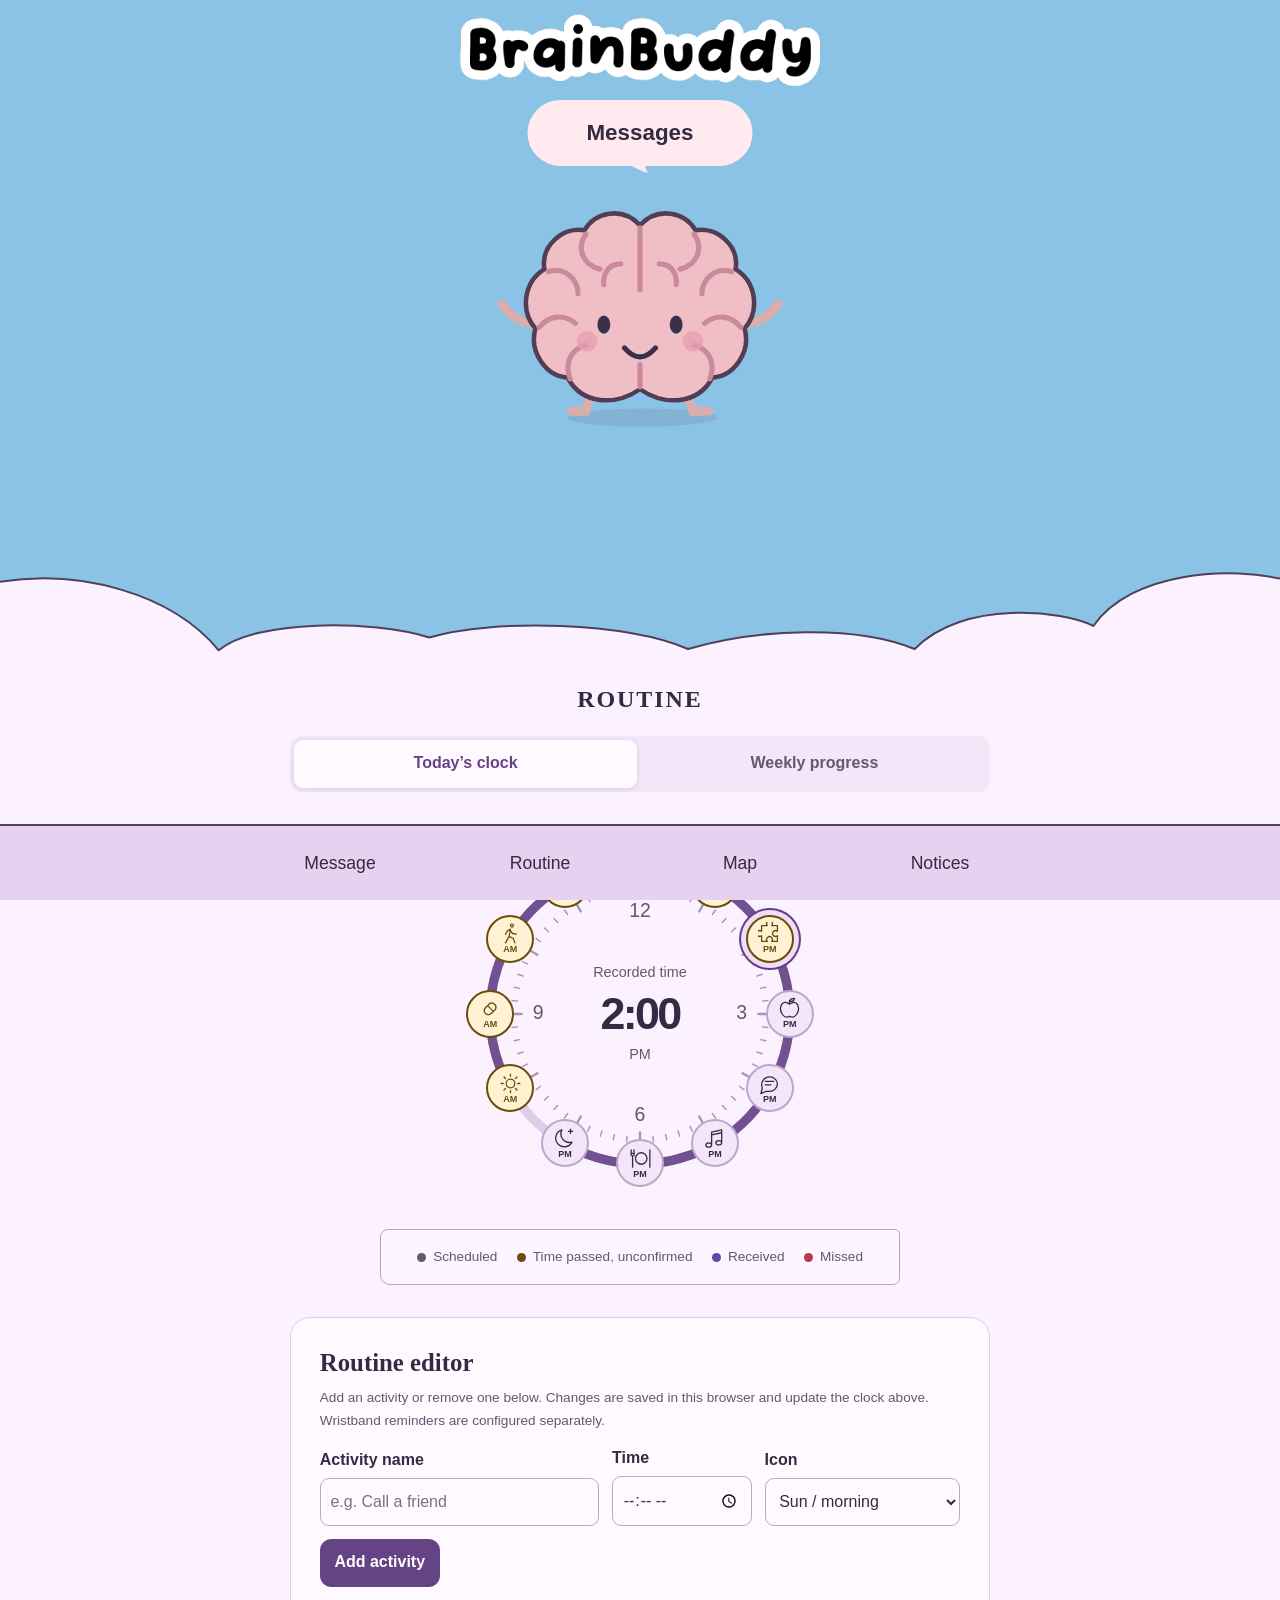
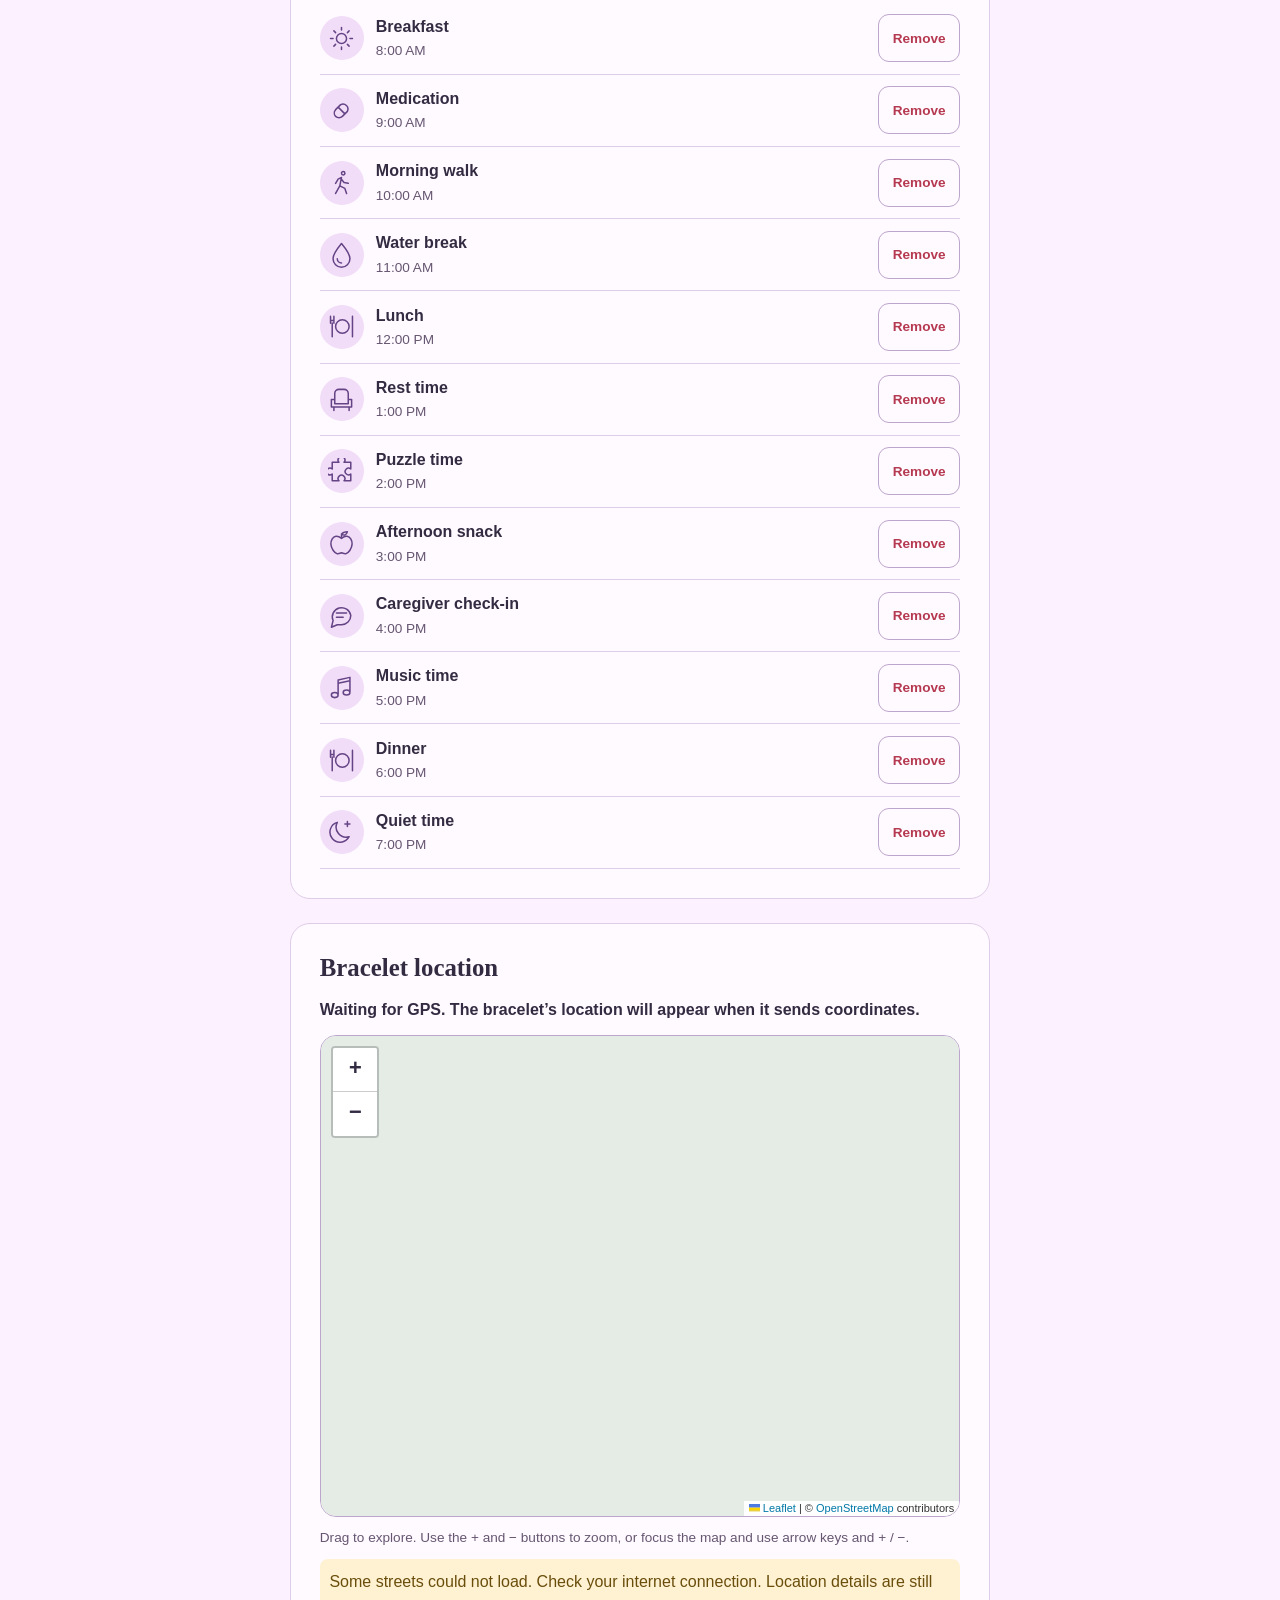
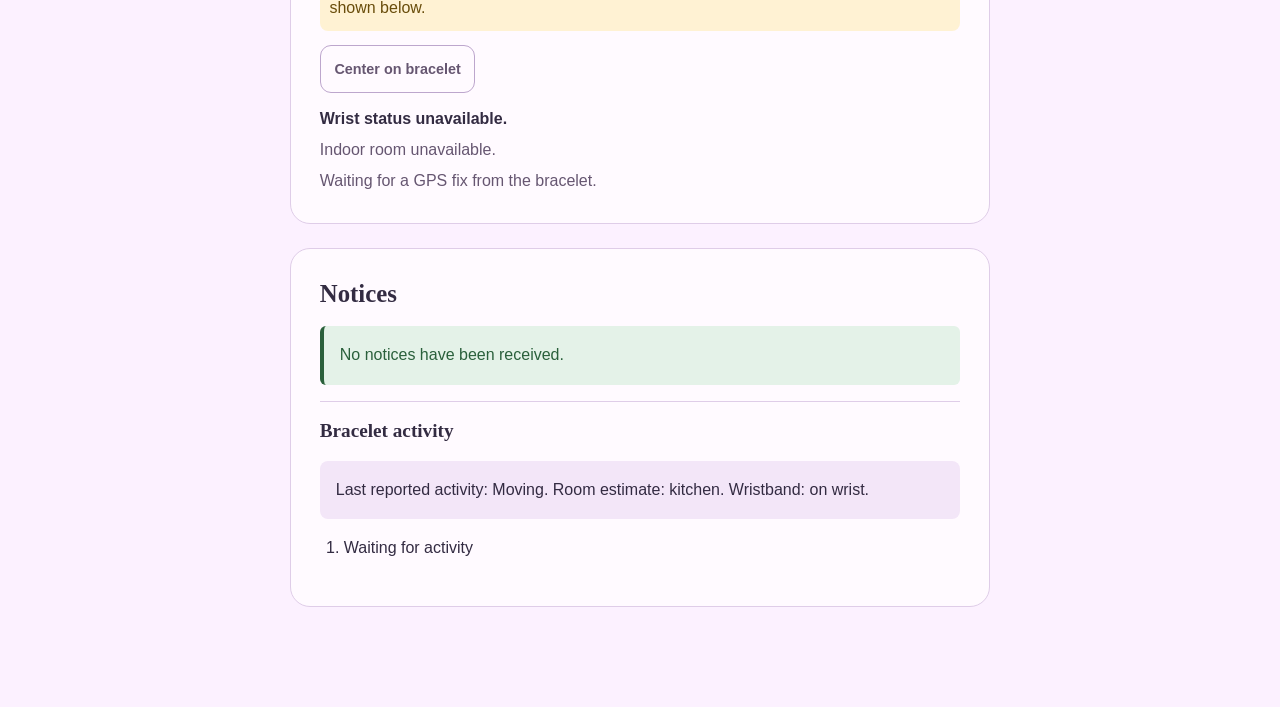
==== app/index.html @ e2c34476 "web refractor" ====
<!DOCTYPE html>
<html lang="en">
  <head>
    <meta charset="UTF-8" />
    <meta name="viewport" content="width=device-width, initial-scale=1.0" />
    <meta name="theme-color" content="#f6f5f0" />
    <meta name="apple-mobile-web-app-capable" content="yes" />
    <meta name="apple-mobile-web-app-status-bar-style" content="default" />
    <link rel="manifest" href="manifest.json" />
    <title>Brain Buddy</title>
    <link rel="stylesheet" href="vendor/leaflet/leaflet.css" />
    <link rel="stylesheet" href="css/style.css" />
  </head>
  <body class="caregiver-app">
    <a class="skip-link" href="#clock-title">Skip to routine</a>
    <main id="main" class="shell" tabindex="-1">
      <div class="app-stage">
      <div id="buddy-scene" class="buddy-scene">
      <section id="brain-buddy" class="brain-buddy-welcome" aria-labelledby="brain-buddy-title">
        <h1 id="brain-buddy-title"><span class="brain-buddy-logo"><img src="icons/brainbuddy.png" width="1366" height="768" alt="Brain Buddy" fetchpriority="high" /></span></h1>
        <button id="message-open" class="message-invitation" type="button" aria-expanded="false" aria-controls="buddy-messages"><span id="message-invitation-label">Messages</span></button>
        <button id="brain-buddy-open" class="brain-buddy-button" type="button" aria-label="Open messages" aria-expanded="false" aria-controls="buddy-messages">
        <svg id="brain-mascot" class="brain-mascot" viewBox="0 0 240 200" role="img" aria-label="Brain Buddy, a smiling pink brain with little arms and feet">
          <ellipse class="mascot-shadow" cx="122" cy="184" rx="58" ry="7"/>
          <g class="mascot-body">
          <g fill="none" stroke="#dbaeae" stroke-width="7" stroke-linecap="round"><path d="m85 153-7 26h-11m85-26 9 26h12"/><path class="mascot-arm" d="M50 111C31 114 21 107 13 96"/><path class="mascot-arm mascot-wave" d="M190 111C209 114 219 107 227 96"/></g>
          <path d="M120 35c-14-15-35-10-43 4-17-3-34 12-31 30-16 10-19 32-7 46-5 18 8 37 25 38 11 21 37 22 56 9 19 13 45 12 56-9 17-1 30-20 25-38 12-14 9-36-7-46 3-18-14-33-31-30-8-14-29-19-43-4Z" fill="#f0bfc6" stroke="#513e54" stroke-width="3.5"/>
          <path d="M120 37v48m0 58v17M78 42c-8 12-1 24 11 27m-40 2c13-4 23 6 23 17m-30 26c8-10 20-10 28-3m-4 43c-5-13 1-23 12-26m84-86c8 12 1 24-11 27m40 2c-13-4-23 6-23 17m30 26c-8-10-20-10-28-3m4 43c5-13-1-23-12-26M92 81c-1-10 5-16 13-16m43 16c1-10-5-16-13-16" fill="none" stroke="#ca899d" stroke-width="4" stroke-linecap="round"/>
          <ellipse class="mascot-eye" cx="92" cy="112" rx="5" ry="7" fill="#3b3049"/><ellipse class="mascot-eye" cx="148" cy="112" rx="5" ry="7" fill="#3b3049"/>
          <circle cx="79" cy="125" r="8" fill="#e79cac" opacity=".75"/><circle cx="161" cy="125" r="8" fill="#e79cac" opacity=".75"/>
          <path class="mascot-smile" d="M108 130q12 14 24 0" fill="none" stroke="#3b3049" stroke-width="4" stroke-linecap="round"/>
          </g>
        </svg>
        </button>
      </section>

        <section id="buddy-messages" class="panel messages-panel" aria-labelledby="message-compose-title" tabindex="-1">
          <p class="section-label">Stay connected</p><h2 id="message-compose-title">Message the patient</h2>
          <div id="message-thread" role="region" aria-label="Message history" tabindex="0">
            <div id="message-list"><p class="messages-empty">No messages yet</p></div>
          </div>
          <p id="messages-status" class="messages-status" data-kind="hint" role="status"></p>
          <div id="message-conversation">
            <div class="message-compose"><p id="message-recording-help">Record up to 30 seconds, then listen and check the words before sending.</p>
              <label class="transcription-option"><input id="message-transcribe" type="checkbox" checked aria-describedby="transcription-help" /> Add speech to text</label>
              <p id="transcription-help">Your browser's speech service may send audio for processing. Turn this off to record audio only.</p>
              <button id="message-record" class="button button-primary" type="button">Record a voice message</button>
              <button id="message-text" class="message-text-option" type="button" aria-controls="message-preview" aria-expanded="false">Text your message</button>
              <p id="transcript-status" role="status"></p>
              <div id="message-preview" hidden>
                <audio id="message-preview-audio" controls aria-label="Listen to your recording"></audio>
                <label for="message-transcript">Message in words</label>
                <textarea id="message-transcript" rows="3" maxlength="4000" aria-describedby="transcript-help" placeholder="Your message…"></textarea>
                <p id="transcript-help">Check and correct the words before sending. Speech to text can make mistakes.</p>
                <div class="message-actions"><button id="message-send" class="button button-primary" type="button">Send message</button><button id="message-discard" class="button button-secondary" type="button">Discard</button></div>
              </div>
            </div>
          </div>
        </section>
      </div>
      <div class="day-grid">
        <section class="panel clock-panel" aria-labelledby="clock-title">
          <svg class="cloud-border" viewBox="0 0 480 100" preserveAspectRatio="none" aria-hidden="true">
            <path class="cloud-fill" d="M-4 24C30 10 65 33 82 76C96 52 139 52 161 66C185 51 236 54 258 75C284 59 321 56 343 75C361 36 399 45 410 57C424 15 461 9 484 22V102H-4Z"/>
            <path class="cloud-outline" d="M-4 24C30 10 65 33 82 76C96 52 139 52 161 66C185 51 236 54 258 75C284 59 321 56 343 75C361 36 399 45 410 57C424 15 461 9 484 22" vector-effect="non-scaling-stroke"/>
          </svg>
          <div class="section-heading"><div><p class="section-label">At a glance</p><h2 id="clock-title" tabindex="-1">Routine</h2></div><span id="clock-activity-count" class="small-badge"></span></div>
          <div class="view-tabs" role="tablist" aria-label="Routine views">
            <button id="clock-tab" type="button" role="tab" aria-controls="clock-view" aria-selected="true" tabindex="0">Today’s clock</button>
            <button id="progress-tab" type="button" role="tab" aria-controls="progress-view" aria-selected="false" tabindex="-1">Weekly progress</button>
          </div>
          <div id="clock-view" role="tabpanel" aria-labelledby="clock-tab">
            <div class="clock-scroll">
            <div id="routine-clock" class="routine-clock">
              <svg id="clock-face" viewBox="0 0 400 400" aria-hidden="true"></svg>
              <div class="clock-center"><span id="clock-time-label">Time</span><strong id="clock-time">—</strong><span id="clock-period"></span></div>
              <div id="clock-events" role="group" aria-label="Choose a routine item"></div>
            </div>
            </div>
            <p id="clock-scroll-help" class="clock-help" hidden>Scroll sideways to see all activity bubbles.</p>
            <p id="routine-empty" class="messages-empty" hidden>No activities scheduled. Add an activity below.</p>
            <div class="clock-legend"><span><i class="legend-dot" aria-hidden="true"></i> Scheduled</span><span><i class="legend-dot legend-elapsed" aria-hidden="true"></i> Time passed, unconfirmed</span><span><i class="legend-dot legend-done" aria-hidden="true"></i> Received</span><span><i class="legend-dot legend-missed" aria-hidden="true"></i> Missed</span></div>
          </div>
          <div id="progress-view" role="tabpanel" aria-labelledby="progress-tab" hidden tabindex="0">
            <p class="progress-intro">A gentle look at reminders recorded during the last seven days.</p>
            <p id="progress-summary" class="progress-summary"></p>
            <figure class="progress-chart" aria-labelledby="progress-chart-title" aria-describedby="progress-note">
              <figcaption id="progress-chart-title">Reminders per day</figcaption>
              <div class="progress-plot">
                <div id="progress-scale" class="progress-scale" aria-hidden="true"></div>
                <div id="progress-days" class="progress-days" role="list" aria-label="Daily reminder results"></div>
              </div>
              <div class="progress-legend"><span><i class="legend-dot legend-done" aria-hidden="true"></i> Received</span><span><i class="legend-dot legend-missed" aria-hidden="true"></i> Missed</span><span><i class="legend-dot legend-elapsed" aria-hidden="true"></i> Unconfirmed</span></div>
            </figure>
            <p id="progress-note" class="progress-note">“Received” means a wristband shake was recorded. Days marked “No data” have no recorded results.</p>
          </div>
        </section>

        <section id="routine-editor" class="panel routine-editor-panel" aria-labelledby="routine-editor-title">
            <h2 id="routine-editor-title">Routine editor</h2>
            <p class="editor-help">Add an activity or remove one below. Changes are saved in this browser and update the clock above. Wristband reminders are configured separately.</p>
            <form id="routine-form" class="routine-form">
              <div><label for="routine-name">Activity name</label><input id="routine-name" type="text" maxlength="60" placeholder="e.g. Call a friend" required /></div>
              <div><label for="routine-time">Time</label><input id="routine-time" type="time" required /></div>
              <div><label for="routine-icon">Icon</label><select id="routine-icon">
                <option value="sun">Sun / morning</option><option value="meal">Meal</option><option value="pill">Medication</option><option value="walk">Walk</option><option value="water">Water</option><option value="rest">Rest</option><option value="puzzle">Puzzle</option><option value="snack">Snack</option><option value="chat">Conversation</option><option value="music">Music</option><option value="moon">Moon / evening</option>
              </select></div>
              <button class="button button-primary" type="submit">Add activity</button>
            </form>
            <p id="routine-editor-status" class="messages-status" role="status"></p>
            <ul id="routine-editor-list" class="routine-editor-list" aria-label="Activities in your routine"></ul>
        </section>

        <section class="panel location-section" aria-labelledby="location-title">
          <div class="section-heading"><h2 id="location-title" tabindex="-1">Bracelet location</h2></div>
          <p id="location-status" class="location-status" role="status">Waiting for GPS.</p>
          <figure class="location-map">
            <div class="location-map-frame">
              <div id="bracelet-map" role="region" aria-label="Bracelet street map" aria-describedby="location-map-description" tabindex="0"></div>
            </div>
            <figcaption id="location-map-description">Drag to explore. Use the + and − buttons to zoom, or focus the map and use arrow keys and + / −.</figcaption>
          </figure>
          <p id="location-map-error" class="location-map-error" role="status" hidden></p>
          <div class="location-map-actions">
            <button id="location-recenter" class="button button-secondary" type="button" disabled>Center on bracelet</button>
            <a id="location-open-map" class="button button-secondary" target="_blank" rel="noopener noreferrer" hidden>Open in Google Maps ↗</a>
          </div>
          <div class="location-details"><p id="location-wear">Wrist status unavailable.</p><p id="location-room"></p><p id="location-confidence" hidden></p><p id="location-updated">Waiting for a location report.</p></div>
        </section>

        <section id="notices" class="panel notices-panel" aria-labelledby="notices-title">
          <div class="section-heading"><h2 id="notices-title" tabindex="-1">Notices</h2></div>
          <section id="connection-notice" class="mode-notice" aria-label="Bracelet connection" hidden>
            <span class="connection-dot" aria-hidden="true"></span>
            <div><p id="mode-banner" class="notice-title" role="status">Loading your routine…</p><p id="mode-description" class="notice-description"></p></div>
          </section>
          <div id="alerts" aria-label="Wristband notices"></div>
          <h3 class="activity-heading">Bracelet activity</h3>
          <div id="timeline" aria-label="Device and recent activity"></div>
        </section>
      </div>
      <nav class="bottom-nav" aria-label="Caregiver navigation">
        <button id="nav-message" type="button" aria-controls="buddy-messages" aria-expanded="false">Message</button>
        <a id="nav-routine" href="#clock-title">Routine</a>
        <a id="nav-map" href="#location-title">Map</a>
        <a id="nav-notices" href="#notices-title">Notices</a>
      </nav>
      </div>
      <p id="routine-announcement" class="sr-only" role="status" aria-atomic="true"></p>
      <noscript><p class="mode-notice">JavaScript is needed to show the routine and messages.</p></noscript>
    </main>
    <script defer src="vendor/leaflet/leaflet.js"></script>
    <script type="module" src="js/app.js"></script>
  </body>
</html>
---- app/vendor/leaflet/leaflet.css ----
/* required styles */

.leaflet-pane,
.leaflet-tile,
.leaflet-marker-icon,
.leaflet-marker-shadow,
.leaflet-tile-container,
.leaflet-pane > svg,
.leaflet-pane > canvas,
.leaflet-zoom-box,
.leaflet-image-layer,
.leaflet-layer {
	position: absolute;
	left: 0;
	top: 0;
	}
.leaflet-container {
	overflow: hidden;
	}
.leaflet-tile,
.leaflet-marker-icon,
.leaflet-marker-shadow {
	-webkit-user-select: none;
	   -moz-user-select: none;
	        user-select: none;
	  -webkit-user-drag: none;
	}
/* Prevents IE11 from highlighting tiles in blue */
.leaflet-tile::selection {
	background: transparent;
}
/* Safari renders non-retina tile on retina better with this, but Chrome is worse */
.leaflet-safari .leaflet-tile {
	image-rendering: -webkit-optimize-contrast;
	}
/* hack that prevents hw layers "stretching" when loading new tiles */
.leaflet-safari .leaflet-tile-container {
	width: 1600px;
	height: 1600px;
	-webkit-transform-origin: 0 0;
	}
.leaflet-marker-icon,
.leaflet-marker-shadow {
	display: block;
	}
/* .leaflet-container svg: reset svg max-width decleration shipped in Joomla! (joomla.org) 3.x */
/* .leaflet-container img: map is broken in FF if you have max-width: 100% on tiles */
.leaflet-container .leaflet-overlay-pane svg {
	max-width: none !important;
	max-height: none !important;
	}
.leaflet-container .leaflet-marker-pane img,
.leaflet-container .leaflet-shadow-pane img,
.leaflet-container .leaflet-tile-pane img,
.leaflet-container img.leaflet-image-layer,
.leaflet-container .leaflet-tile {
	max-width: none !important;
	max-height: none !important;
	width: auto;
	padding: 0;
	}

.leaflet-container img.leaflet-tile {
	/* See: https://bugs.chromium.org/p/chromium/issues/detail?id=600120 */
	mix-blend-mode: plus-lighter;
}

.leaflet-container.leaflet-touch-zoom {
	-ms-touch-action: pan-x pan-y;
	touch-action: pan-x pan-y;
	}
.leaflet-container.leaflet-touch-drag {
	-ms-touch-action: pinch-zoom;
	/* Fallback for FF which doesn't support pinch-zoom */
	touch-action: none;
	touch-action: pinch-zoom;
}
.leaflet-container.leaflet-touch-drag.leaflet-touch-zoom {
	-ms-touch-action: none;
	touch-action: none;
}
.leaflet-container {
	-webkit-tap-highlight-color: transparent;
}
.leaflet-container a {
	-webkit-tap-highlight-color: rgba(51, 181, 229, 0.4);
}
.leaflet-tile {
	filter: inherit;
	visibility: hidden;
	}
.leaflet-tile-loaded {
	visibility: inherit;
	}
.leaflet-zoom-box {
	width: 0;
	height: 0;
	-moz-box-sizing: border-box;
	     box-sizing: border-box;
	z-index: 800;
	}
/* workaround for https://bugzilla.mozilla.org/show_bug.cgi?id=888319 */
.leaflet-overlay-pane svg {
	-moz-user-select: none;
	}

.leaflet-pane         { z-index: 400; }

.leaflet-tile-pane    { z-index: 200; }
.leaflet-overlay-pane { z-index: 400; }
.leaflet-shadow-pane  { z-index: 500; }
.leaflet-marker-pane  { z-index: 600; }
.leaflet-tooltip-pane   { z-index: 650; }
.leaflet-popup-pane   { z-index: 700; }

.leaflet-map-pane canvas { z-index: 100; }
.leaflet-map-pane svg    { z-index: 200; }

.leaflet-vml-shape {
	width: 1px;
	height: 1px;
	}
.lvml {
	behavior: url(#default#VML);
	display: inline-block;
	position: absolute;
	}


/* control positioning */

.leaflet-control {
	position: relative;
	z-index: 800;
	pointer-events: visiblePainted; /* IE 9-10 doesn't have auto */
	pointer-events: auto;
	}
.leaflet-top,
.leaflet-bottom {
	position: absolute;
	z-index: 1000;
	pointer-events: none;
	}
.leaflet-top {
	top: 0;
	}
.leaflet-right {
	right: 0;
	}
.leaflet-bottom {
	bottom: 0;
	}
.leaflet-left {
	left: 0;
	}
.leaflet-control {
	float: left;
	clear: both;
	}
.leaflet-right .leaflet-control {
	float: right;
	}
.leaflet-top .leaflet-control {
	margin-top: 10px;
	}
.leaflet-bottom .leaflet-control {
	margin-bottom: 10px;
	}
.leaflet-left .leaflet-control {
	margin-left: 10px;
	}
.leaflet-right .leaflet-control {
	margin-right: 10px;
	}


/* zoom and fade animations */

.leaflet-fade-anim .leaflet-popup {
	opacity: 0;
	-webkit-transition: opacity 0.2s linear;
	   -moz-transition: opacity 0.2s linear;
	        transition: opacity 0.2s linear;
	}
.leaflet-fade-anim .leaflet-map-pane .leaflet-popup {
	opacity: 1;
	}
.leaflet-zoom-animated {
	-webkit-transform-origin: 0 0;
	    -ms-transform-origin: 0 0;
	        transform-origin: 0 0;
	}
svg.leaflet-zoom-animated {
	will-change: transform;
}

.leaflet-zoom-anim .leaflet-zoom-animated {
	-webkit-transition: -webkit-transform 0.25s cubic-bezier(0,0,0.25,1);
	   -moz-transition:    -moz-transform 0.25s cubic-bezier(0,0,0.25,1);
	        transition:         transform 0.25s cubic-bezier(0,0,0.25,1);
	}
.leaflet-zoom-anim .leaflet-tile,
.leaflet-pan-anim .leaflet-tile {
	-webkit-transition: none;
	   -moz-transition: none;
	        transition: none;
	}

.leaflet-zoom-anim .leaflet-zoom-hide {
	visibility: hidden;
	}


/* cursors */

.leaflet-interactive {
	cursor: pointer;
	}
.leaflet-grab {
	cursor: -webkit-grab;
	cursor:    -moz-grab;
	cursor:         grab;
	}
.leaflet-crosshair,
.leaflet-crosshair .leaflet-interactive {
	cursor: crosshair;
	}
.leaflet-popup-pane,
.leaflet-control {
	cursor: auto;
	}
.leaflet-dragging .leaflet-grab,
.leaflet-dragging .leaflet-grab .leaflet-interactive,
.leaflet-dragging .leaflet-marker-draggable {
	cursor: move;
	cursor: -webkit-grabbing;
	cursor:    -moz-grabbing;
	cursor:         grabbing;
	}

/* marker & overlays interactivity */
.leaflet-marker-icon,
.leaflet-marker-shadow,
.leaflet-image-layer,
.leaflet-pane > svg path,
.leaflet-tile-container {
	pointer-events: none;
	}

.leaflet-marker-icon.leaflet-interactive,
.leaflet-image-layer.leaflet-interactive,
.leaflet-pane > svg path.leaflet-interactive,
svg.leaflet-image-layer.leaflet-interactive path {
	pointer-events: visiblePainted; /* IE 9-10 doesn't have auto */
	pointer-events: auto;
	}

/* visual tweaks */

.leaflet-container {
	background: #ddd;
	outline-offset: 1px;
	}
.leaflet-container a {
	color: #0078A8;
	}
.leaflet-zoom-box {
	border: 2px dotted #38f;
	background: rgba(255,255,255,0.5);
	}


/* general typography */
.leaflet-container {
	font-family: "Helvetica Neue", Arial, Helvetica, sans-serif;
	font-size: 12px;
	font-size: 0.75rem;
	line-height: 1.5;
	}


/* general toolbar styles */

.leaflet-bar {
	box-shadow: 0 1px 5px rgba(0,0,0,0.65);
	border-radius: 4px;
	}
.leaflet-bar a {
	background-color: #fff;
	border-bottom: 1px solid #ccc;
	width: 26px;
	height: 26px;
	line-height: 26px;
	display: block;
	text-align: center;
	text-decoration: none;
	color: black;
	}
.leaflet-bar a,
.leaflet-control-layers-toggle {
	background-position: 50% 50%;
	background-repeat: no-repeat;
	display: block;
	}
.leaflet-bar a:hover,
.leaflet-bar a:focus {
	background-color: #f4f4f4;
	}
.leaflet-bar a:first-child {
	border-top-left-radius: 4px;
	border-top-right-radius: 4px;
	}
.leaflet-bar a:last-child {
	border-bottom-left-radius: 4px;
	border-bottom-right-radius: 4px;
	border-bottom: none;
	}
.leaflet-bar a.leaflet-disabled {
	cursor: default;
	background-color: #f4f4f4;
	color: #bbb;
	}

.leaflet-touch .leaflet-bar a {
	width: 30px;
	height: 30px;
	line-height: 30px;
	}
.leaflet-touch .leaflet-bar a:first-child {
	border-top-left-radius: 2px;
	border-top-right-radius: 2px;
	}
.leaflet-touch .leaflet-bar a:last-child {
	border-bottom-left-radius: 2px;
	border-bottom-right-radius: 2px;
	}

/* zoom control */

.leaflet-control-zoom-in,
.leaflet-control-zoom-out {
	font: bold 18px 'Lucida Console', Monaco, monospace;
	text-indent: 1px;
	}

.leaflet-touch .leaflet-control-zoom-in, .leaflet-touch .leaflet-control-zoom-out  {
	font-size: 22px;
	}


/* layers control */

.leaflet-control-layers {
	box-shadow: 0 1px 5px rgba(0,0,0,0.4);
	background: #fff;
	border-radius: 5px;
	}
.leaflet-control-layers-toggle {
	background-image: url(images/layers.png);
	width: 36px;
	height: 36px;
	}
.leaflet-retina .leaflet-control-layers-toggle {
	background-image: url(images/layers-2x.png);
	background-size: 26px 26px;
	}
.leaflet-touch .leaflet-control-layers-toggle {
	width: 44px;
	height: 44px;
	}
.leaflet-control-layers .leaflet-control-layers-list,
.leaflet-control-layers-expanded .leaflet-control-layers-toggle {
	display: none;
	}
.leaflet-control-layers-expanded .leaflet-control-layers-list {
	display: block;
	position: relative;
	}
.leaflet-control-layers-expanded {
	padding: 6px 10px 6px 6px;
	color: #333;
	background: #fff;
	}
.leaflet-control-layers-scrollbar {
	overflow-y: scroll;
	overflow-x: hidden;
	padding-right: 5px;
	}
.leaflet-control-layers-selector {
	margin-top: 2px;
	position: relative;
	top: 1px;
	}
.leaflet-control-layers label {
	display: block;
	font-size: 13px;
	font-size: 1.08333em;
	}
.leaflet-control-layers-separator {
	height: 0;
	border-top: 1px solid #ddd;
	margin: 5px -10px 5px -6px;
	}

/* Default icon URLs */
.leaflet-default-icon-path { /* used only in path-guessing heuristic, see L.Icon.Default */
	background-image: url(images/marker-icon.png);
	}


/* attribution and scale controls */

.leaflet-container .leaflet-control-attribution {
	background: #fff;
	background: rgba(255, 255, 255, 0.8);
	margin: 0;
	}
.leaflet-control-attribution,
.leaflet-control-scale-line {
	padding: 0 5px;
	color: #333;
	line-height: 1.4;
	}
.leaflet-control-attribution a {
	text-decoration: none;
	}
.leaflet-control-attribution a:hover,
.leaflet-control-attribution a:focus {
	text-decoration: underline;
	}
.leaflet-attribution-flag {
	display: inline !important;
	vertical-align: baseline !important;
	width: 1em;
	height: 0.6669em;
	}
.leaflet-left .leaflet-control-scale {
	margin-left: 5px;
	}
.leaflet-bottom .leaflet-control-scale {
	margin-bottom: 5px;
	}
.leaflet-control-scale-line {
	border: 2px solid #777;
	border-top: none;
	line-height: 1.1;
	padding: 2px 5px 1px;
	white-space: nowrap;
	-moz-box-sizing: border-box;
	     box-sizing: border-box;
	background: rgba(255, 255, 255, 0.8);
	text-shadow: 1px 1px #fff;
	}
.leaflet-control-scale-line:not(:first-child) {
	border-top: 2px solid #777;
	border-bottom: none;
	margin-top: -2px;
	}
.leaflet-control-scale-line:not(:first-child):not(:last-child) {
	border-bottom: 2px solid #777;
	}

.leaflet-touch .leaflet-control-attribution,
.leaflet-touch .leaflet-control-layers,
.leaflet-touch .leaflet-bar {
	box-shadow: none;
	}
.leaflet-touch .leaflet-control-layers,
.leaflet-touch .leaflet-bar {
	border: 2px solid rgba(0,0,0,0.2);
	background-clip: padding-box;
	}


/* popup */

.leaflet-popup {
	position: absolute;
	text-align: center;
	margin-bottom: 20px;
	}
.leaflet-popup-content-wrapper {
	padding: 1px;
	text-align: left;
	border-radius: 12px;
	}
.leaflet-popup-content {
	margin: 13px 24px 13px 20px;
	line-height: 1.3;
	font-size: 13px;
	font-size: 1.08333em;
	min-height: 1px;
	}
.leaflet-popup-content p {
	margin: 17px 0;
	margin: 1.3em 0;
	}
.leaflet-popup-tip-container {
	width: 40px;
	height: 20px;
	position: absolute;
	left: 50%;
	margin-top: -1px;
	margin-left: -20px;
	overflow: hidden;
	pointer-events: none;
	}
.leaflet-popup-tip {
	width: 17px;
	height: 17px;
	padding: 1px;

	margin: -10px auto 0;
	pointer-events: auto;

	-webkit-transform: rotate(45deg);
	   -moz-transform: rotate(45deg);
	    -ms-transform: rotate(45deg);
	        transform: rotate(45deg);
	}
.leaflet-popup-content-wrapper,
.leaflet-popup-tip {
	background: white;
	color: #333;
	box-shadow: 0 3px 14px rgba(0,0,0,0.4);
	}
.leaflet-container a.leaflet-popup-close-button {
	position: absolute;
	top: 0;
	right: 0;
	border: none;
	text-align: center;
	width: 24px;
	height: 24px;
	font: 16px/24px Tahoma, Verdana, sans-serif;
	color: #757575;
	text-decoration: none;
	background: transparent;
	}
.leaflet-container a.leaflet-popup-close-button:hover,
.leaflet-container a.leaflet-popup-close-button:focus {
	color: #585858;
	}
.leaflet-popup-scrolled {
	overflow: auto;
	}

.leaflet-oldie .leaflet-popup-content-wrapper {
	-ms-zoom: 1;
	}
.leaflet-oldie .leaflet-popup-tip {
	width: 24px;
	margin: 0 auto;

	-ms-filter: "progid:DXImageTransform.Microsoft.Matrix(M11=0.70710678, M12=0.70710678, M21=-0.70710678, M22=0.70710678)";
	filter: progid:DXImageTransform.Microsoft.Matrix(M11=0.70710678, M12=0.70710678, M21=-0.70710678, M22=0.70710678);
	}

.leaflet-oldie .leaflet-control-zoom,
.leaflet-oldie .leaflet-control-layers,
.leaflet-oldie .leaflet-popup-content-wrapper,
.leaflet-oldie .leaflet-popup-tip {
	border: 1px solid #999;
	}


/* div icon */

.leaflet-div-icon {
	background: #fff;
	border: 1px solid #666;
	}


/* Tooltip */
/* Base styles for the element that has a tooltip */
.leaflet-tooltip {
	position: absolute;
	padding: 6px;
	background-color: #fff;
	border: 1px solid #fff;
	border-radius: 3px;
	color: #222;
	white-space: nowrap;
	-webkit-user-select: none;
	-moz-user-select: none;
	-ms-user-select: none;
	user-select: none;
	pointer-events: none;
	box-shadow: 0 1px 3px rgba(0,0,0,0.4);
	}
.leaflet-tooltip.leaflet-interactive {
	cursor: pointer;
	pointer-events: auto;
	}
.leaflet-tooltip-top:before,
.leaflet-tooltip-bottom:before,
.leaflet-tooltip-left:before,
.leaflet-tooltip-right:before {
	position: absolute;
	pointer-events: none;
	border: 6px solid transparent;
	background: transparent;
	content: "";
	}

/* Directions */

.leaflet-tooltip-bottom {
	margin-top: 6px;
}
.leaflet-tooltip-top {
	margin-top: -6px;
}
.leaflet-tooltip-bottom:before,
.leaflet-tooltip-top:before {
	left: 50%;
	margin-left: -6px;
	}
.leaflet-tooltip-top:before {
	bottom: 0;
	margin-bottom: -12px;
	border-top-color: #fff;
	}
.leaflet-tooltip-bottom:before {
	top: 0;
	margin-top: -12px;
	margin-left: -6px;
	border-bottom-color: #fff;
	}
.leaflet-tooltip-left {
	margin-left: -6px;
}
.leaflet-tooltip-right {
	margin-left: 6px;
}
.leaflet-tooltip-left:before,
.leaflet-tooltip-right:before {
	top: 50%;
	margin-top: -6px;
	}
.leaflet-tooltip-left:before {
	right: 0;
	margin-right: -12px;
	border-left-color: #fff;
	}
.leaflet-tooltip-right:before {
	left: 0;
	margin-left: -12px;
	border-right-color: #fff;
	}

/* Printing */

@media print {
	/* Prevent printers from removing background-images of controls. */
	.leaflet-control {
		-webkit-print-color-adjust: exact;
		print-color-adjust: exact;
		}
	}
---- app/css/style.css ----
:root {
  color-scheme: light;
  --bg: #f6f5f0;
  --panel: #ffffff;
  --panel-raised: #f0f4f2;
  --ink: #192b34;
  --muted: #4d6068;
  --accent: #155f64;
  --accent-ink: #ffffff;
  --soft: #e4f2ee;
  --border: #a9bbb8;
  --subtle-border: #d8e3df;
  --warn-bg: #fff2d3;
  --warn-ink: #694d0b;
  --missed-bg: #b53950;
  --missed-ink: #ffffff;
  --missed-soft: #fff0f2;
  --done-bg: #6245a8;
  --done-ink: #ffffff;
  --done-soft: #eee8fb;
  --success-bg: #e4f2e8;
  --success-ink: #2a603b;
  --focus: #a46512;
  --clock-track: #d7e4de;
  --clock-tick: #859993;
  --mascot-bg: #eff7f4;
  --font-body: Verdana, Geneva, sans-serif;
  --font-heading: Georgia, "Times New Roman", serif;
  font-size: 100%;
}
* { box-sizing: border-box; }
[hidden] { display: none !important; }
body { margin: 0; background: var(--bg); color: var(--ink); font-family: var(--font-body); line-height: 1.65; }
button { font: inherit; }
h1, h2, h3, p { margin: 0; }
h1, h2, h3 { font-family: var(--font-heading); letter-spacing: 0; }
h1 { font-size: clamp(2rem, 4vw, 3rem); line-height: 1.15; font-weight: 700; }
h2 { font-size: 1.55em; line-height: 1.3; font-weight: 700; }
h3 { font-size: 1.2em; line-height: 1.4; }
a { color: var(--accent); }
button, summary, a { -webkit-tap-highlight-color: transparent; }
button { cursor: pointer; }
:focus-visible { outline: 3px solid var(--focus); outline-offset: 5px; }
.skip-link { position: absolute; left: 1rem; top: -10rem; padding: 0.65rem 1rem; background: var(--panel); z-index: 10; }
.skip-link:focus { top: 0.5rem; }
.button { display: inline-flex; justify-content: center; align-items: center; gap: 0.5rem; min-height: 48px; padding: 0.55rem 0.85rem; border: 1px solid var(--border); border-radius: 11px; font-weight: 600; line-height: 1.4; background: var(--panel-raised); color: var(--ink); }
.button svg { width: 22px; height: 22px; flex-shrink: 0; fill: none; stroke: currentColor; stroke-width: 1.8; stroke-linecap: round; stroke-linejoin: round; }
.button-secondary { background: transparent; font-size: 0.9em; }
.button:hover { border-color: var(--accent); background: var(--soft); }
.button:disabled { cursor: default; color: var(--muted); border-color: var(--border); background: transparent; }
.button[aria-pressed="true"] { border-color: var(--accent); color: var(--accent); background: var(--soft); }
.button-primary { background: var(--accent); color: var(--accent-ink); border-color: var(--accent); }
.button-primary:hover { background: var(--accent); outline: 2px solid var(--accent); outline-offset: 2px; }
.button-small { font-size: 0.9em; }
.shell { max-width: 1120px; margin: auto; padding: 2.2rem 1.5rem 1rem; }
.brain-buddy-welcome { display: flex; align-items: center; gap: 1.25rem; padding: 0.8rem 1.5rem; margin-bottom: 1.4rem; border: 1px solid var(--subtle-border); border-radius: 20px; background: var(--mascot-bg); }
.brain-buddy-welcome > div { min-width: 0; flex: 1; }
.brain-buddy-intro { color: var(--muted); margin-top: 0.4rem; }
.brain-mascot { display: block; width: clamp(100px, 20vw, 175px); height: auto; flex-shrink: 0; }
.mascot-shadow { fill: #513e54; opacity: 0.12; }
.mascot-body { animation: buddy-bob 4s ease-in-out infinite; }
.mascot-eye { transform-box: fill-box; transform-origin: center; animation: buddy-blink 6s ease-in-out infinite; }
.mascot-wave { transform-origin: 190px 111px; animation: buddy-wave 5s ease-in-out infinite; }
@keyframes buddy-bob { 0%, 100% { transform: translateY(0); } 50% { transform: translateY(-5px); } }
@keyframes buddy-blink { 0%, 43%, 49%, 100% { transform: scaleY(1); } 46% { transform: scaleY(0.1); } }
@keyframes buddy-wave { 0%, 12%, 28%, 100% { transform: rotate(0deg); } 16%, 24% { transform: rotate(-14deg); } 20% { transform: rotate(8deg); } }
.intro { color: var(--muted); margin-top: 0.65rem; max-width: 60ch; }
.day-badge { display: flex; align-items: center; gap: 0.4rem; white-space: nowrap; color: var(--warn-ink); background: var(--warn-bg); padding: 0.5rem 0.85rem; border-radius: 99px; }
.mode-notice { display: flex; align-items: center; gap: 0.8rem; padding: 0.85rem 1rem; border: 1px solid var(--subtle-border); border-radius: 14px; background: var(--panel-raised); margin-bottom: 1.4rem; }
.mode-notice > div { flex: 1; }
.mode-notice .button { flex-shrink: 0; }
.connection-dot { width: 8px; height: 8px; background: var(--accent); border-radius: 50%; flex-shrink: 0; }
.notice-title { font-weight: 600; font-size: 0.95em; }
.notice-description { font-size: 0.9em; color: var(--muted); max-width: 60ch; }
.day-grid { display: grid; grid-template-columns: minmax(0, 1fr); align-items: stretch; gap: 1.25rem; margin-bottom: 1.4rem; }
.day-grid > .mode-notice { margin-bottom: 0; }
.panel { background: var(--panel); border: 1px solid var(--subtle-border); border-radius: 20px; padding: clamp(1.15rem, 2.5vw, 1.8rem); min-width: 0; box-shadow: 0 8px 30px #102e3010; }
.section-heading { display: flex; align-items: center; justify-content: space-between; gap: 0.8rem; margin-bottom: 0.5rem; }
.section-label { font-size: 0.8em; color: var(--accent); font-weight: 700; letter-spacing: 0.05em; text-transform: uppercase; margin-bottom: 0.35rem; }
.small-badge { color: var(--muted); background: var(--panel-raised); padding: 0.25rem 0.65rem; border-radius: 99px; font-size: 0.85em; white-space: nowrap; }
.view-tabs { display: flex; gap: 0.35rem; padding: 0.25rem; margin-top: 1rem; background: var(--panel-raised); border-radius: 12px; }
.view-tabs button { flex: 1; min-height: 48px; padding: 0.4rem 0.55rem; border: 0; border-radius: 9px; background: transparent; color: var(--muted); font-weight: 700; line-height: 1.3; }
.view-tabs button[aria-selected="true"] { background: var(--panel); color: var(--accent); box-shadow: 0 1px 5px #102e3020; }
.progress-intro { margin: 1rem 0; color: var(--muted); }
.progress-summary { padding: 0.75rem; border-radius: 10px; color: var(--accent); background: var(--soft); font-weight: 700; }
.progress-chart { --plot-height: 240px; margin: 1.2rem 0 0; }
.progress-chart figcaption { font-weight: 700; }
.progress-plot { display: grid; grid-template-columns: 2rem minmax(0, 1fr); gap: 0.5rem; margin-top: 1rem; }
.progress-scale { position: relative; height: var(--plot-height); margin-top: 2rem; color: var(--muted); font-size: 0.8em; font-variant-numeric: tabular-nums; }
.progress-scale span { position: absolute; right: 0; transform: translateY(50%); }
.progress-days { position: relative; display: grid; grid-template-columns: repeat(7, minmax(0, 1fr)); gap: clamp(0.3rem, 1.5vw, 1rem); padding: 0 0.4rem; }
.progress-days::before { content: ""; position: absolute; inset: 2rem 0 auto; height: var(--plot-height); border-bottom: 2px solid var(--border); background: repeating-linear-gradient(to top, var(--subtle-border) 0, var(--subtle-border) 1px, transparent 1px, transparent 33.333%); pointer-events: none; }
.progress-day { position: relative; display: grid; grid-template-rows: 2rem var(--plot-height) auto 1fr; min-width: 0; text-align: center; }
.progress-total { color: var(--ink); font-size: 0.9em; }
.progress-day-label { display: grid; gap: 0.15rem; padding-top: 0.7rem; font-size: clamp(0.7rem, 2.5vw, 0.9rem); line-height: 1.4; }
.progress-day-label span + span { color: var(--muted); font-size: 0.9em; font-weight: 400; }
.progress-bar { display: flex; flex-direction: column-reverse; height: 100%; width: 100%; max-width: 64px; justify-self: center; }
.progress-segment { display: flex; align-items: center; justify-content: center; width: 100%; min-height: 0; overflow: hidden; flex-shrink: 0; color: white; font-size: 0.8em; font-weight: 700; }
.progress-segment + .progress-segment { border-bottom: 2px solid var(--panel); }
.progress-segment:last-child { border-radius: 5px 5px 0 0; }
.progress-segment.done { background: var(--done-bg); }
.progress-segment.missed { background: var(--missed-bg); }
.progress-segment.elapsed { background: var(--warn-ink); }
.progress-day.no-data .progress-bar::after { content: ""; height: 6px; border: 1px dashed var(--border); background: var(--panel); }
.progress-day-result { color: var(--muted); font-size: 0.7em; line-height: 1.4; margin-top: 0.3rem; }
.progress-legend { display: flex; flex-wrap: wrap; gap: 0.5rem 1rem; margin-top: 1rem; color: var(--muted); font-size: 0.85em; }
.progress-legend span { display: inline-flex; align-items: center; gap: 0.4rem; }
.progress-note { margin-top: 1rem; color: var(--muted); font-size: 0.75em; }
.routine-clock { width: 100%; max-width: 410px; aspect-ratio: 1; position: relative; margin: 0.9rem auto 0; }
#clock-face { width: 100%; height: 100%; display: block; overflow: visible; }
.clock-ring { fill: none; stroke: var(--clock-track); stroke-width: 10; }
.clock-arc { fill: none; stroke: var(--accent); stroke-width: 10; stroke-linecap: round; opacity: 0.9; }
.clock-tick { stroke: var(--clock-tick); stroke-width: 1.5; stroke-linecap: round; }
.clock-tick.major { stroke-width: 2.5; }
.clock-number { fill: var(--muted); font-size: 21px; font-family: inherit; text-anchor: middle; dominant-baseline: middle; }
.clock-center { position: absolute; inset: 32% 23%; display: flex; flex-direction: column; align-items: center; justify-content: center; pointer-events: none; }
.clock-center > span { color: var(--muted); font-size: 0.9rem; text-align: center; }
.clock-center strong { font-size: clamp(1.8rem, 5vw, 2.8rem); font-weight: 550; letter-spacing: -0.06em; line-height: 1.3; font-variant-numeric: tabular-nums; }
.clock-event { position: absolute; transform: translate(-50%, -50%); width: 48px; height: 48px; display: flex; flex-direction: column; justify-content: center; align-items: center; border-radius: 50%; color: var(--ink); background: var(--panel-raised); border: 2px solid var(--border); padding: 3px; z-index: 1; }
.clock-event svg { width: 23px; height: 23px; flex-shrink: 0; fill: none; stroke: currentColor; stroke-width: 1.8; stroke-linecap: round; stroke-linejoin: round; }
.clock-event-period { font-size: 9px; line-height: 1.1; font-weight: 700; }
.clock-event:hover { border-color: var(--accent); }
.clock-event.elapsed, .clock-event.active { background: var(--warn-bg); color: var(--warn-ink); border-color: var(--warn-ink); }
.clock-event.done { background: var(--done-bg); color: var(--done-ink); border-color: var(--done-bg); }
.clock-event.missed { background: var(--missed-bg); color: var(--missed-ink); border-color: var(--missed-bg); }
.clock-event[aria-pressed="true"] { box-shadow: 0 0 0 5px var(--soft), 0 0 0 7px var(--focus); }
.clock-event.done::after { content: "✓"; position: absolute; top: -7px; right: -7px; width: 21px; height: 21px; border-radius: 50%; background: var(--done-ink); color: var(--done-bg); font-size: 14px; font-weight: 700; }
.clock-event.missed::after { content: "!"; position: absolute; top: -7px; right: -7px; width: 21px; height: 21px; border-radius: 50%; background: var(--missed-ink); color: var(--missed-bg); font-size: 14px; font-weight: 700; }
.clock-legend { display: flex; justify-content: center; flex-wrap: wrap; gap: 1.2rem; font-size: 0.85em; color: var(--muted); margin-top: 0.85rem; }
.clock-legend > span { display: flex; align-items: center; gap: 0.45rem; }
.legend-dot { width: 9px; height: 9px; background: var(--muted); border-radius: 50%; }
.legend-elapsed { background: var(--warn-ink); }
.legend-done { background: var(--done-bg); }
.legend-missed { background: var(--missed-bg); }
.legend-check { font-style: normal; font-weight: 700; color: var(--success-ink); }
.messages-panel { background: var(--mascot-bg); }
.messages-intro { color: var(--muted); margin-top: 0.4rem; }
.messages-status { margin: 0.8rem 0; color: var(--accent); font-size: 0.85em; font-weight: 700; }
.message-compose label { font-weight: 700; font-size: 0.85em; }
#message-transcript { width: 100%; min-width: 0; min-height: 48px; padding: 0.55rem 0.7rem; border: 1px solid var(--border); border-radius: 9px; background: var(--panel); color: var(--ink); font: inherit; }
#message-transcript { resize: vertical; }
.transcription-option { display: flex; align-items: center; gap: 0.6rem; min-height: 48px; }
.transcription-option input { width: 24px; height: 24px; flex-shrink: 0; accent-color: var(--accent); }
#transcript-help { color: var(--muted); font-size: 0.8em; }
.message-transcript { white-space: pre-wrap; }
.message-list { display: grid; gap: 0.6rem; max-height: 23rem; overflow-y: auto; margin-top: 0.6rem; }
.messages-empty { color: var(--muted); padding: 1rem; border: 1px dashed var(--border); border-radius: 10px; background: var(--panel); }
.message-card { display: grid; gap: 0.25rem; min-width: 0; padding: 0.8rem; border: 1px solid var(--subtle-border); border-left: 5px solid var(--accent); border-radius: 10px; background: var(--panel); }
.message-card.sent { border-left-color: var(--done-bg); }
.message-card time { color: var(--muted); font-size: 0.8em; }
.message-card audio, #message-preview-audio { width: 100%; min-width: 0; max-width: 100%; }
.message-card p { overflow-wrap: anywhere; }
.message-compose { display: grid; gap: 0.6rem; margin-top: 0.6rem; }
.message-compose > p { color: var(--muted); font-size: 0.85em; }
.message-compose > button { justify-self: start; }
#message-preview { display: grid; gap: 0.6rem; min-width: 0; padding: 0.7rem; border: 1px solid var(--border); border-radius: 10px; background: var(--panel); }
#message-preview[hidden] { display: none; }
.message-actions { display: flex; flex-wrap: wrap; gap: 0.5rem; }
.location-status { font-weight: 700; margin: 0.75rem 0; }
.location-map { margin: 0; }
.location-map-frame { position: relative; isolation: isolate; overflow: hidden; border: 1px solid var(--border); border-radius: 16px; }
#bracelet-map { height: clamp(330px, 52vw, 480px); width: 100%; background: #e5ece6; font-family: inherit; }
#bracelet-map .leaflet-control-zoom a { width: 44px; height: 44px; line-height: 44px; color: var(--ink); }
#bracelet-map .leaflet-control-attribution { max-width: 100%; font-size: 11px; background: #fffffff0; }
#bracelet-map .leaflet-tooltip { font: 700 0.85rem/1.4 Verdana, sans-serif; color: var(--ink); padding: 0.45rem 0.7rem; white-space: normal; min-width: 8rem; text-align: center; }
.location-map-actions { display: flex; flex-wrap: wrap; gap: 0.65rem; margin-top: 0.85rem; }
.location-map-actions a { text-decoration: none; }
.location-map-error { padding: 0.6rem; margin-top: 0.6rem; background: var(--warn-bg); color: var(--warn-ink); border-radius: 8px; }
.location-map figcaption { color: var(--muted); font-size: 0.85em; margin-top: 0.65rem; }
.location-details { display: grid; gap: 0.3rem; margin-top: 0.8rem; color: var(--muted); }
#location-wear { color: var(--ink); font-weight: 700; }
.editor-help { color: var(--muted); font-size: 0.85em; margin: 0.5rem 0 0.8rem; }
.alert-list { list-style: none; padding: 0; margin: 1rem 0; display: grid; gap: 0.7rem; }
.alert-item { padding: 1rem; border-left: 4px solid var(--warn-ink); color: var(--warn-ink); background: var(--warn-bg); border-radius: 6px; }
.alert-item.ok { border-left-color: var(--success-ink); background: var(--success-bg); color: var(--success-ink); }
.alert-item time { display: block; color: inherit; font-size: 0.9em; margin-top: 0.3rem; }
.timeline-summary { margin: 1rem 0; padding: 1rem; background: var(--panel-raised); border-radius: 8px; }
.timeline-list { padding-left: 1.5rem; }
.timeline-list li { margin: 0.8rem 0; }
.footer-note { display: flex; justify-content: center; align-items: center; gap: 0.5rem; color: var(--muted); font-size: 0.9em; padding: 1.8rem 0; text-align: center; }
.footer-note svg { width: 20px; height: 20px; flex-shrink: 0; fill: none; stroke: currentColor; stroke-width: 1.6; stroke-linejoin: round; }
.sr-only { position: absolute; width: 1px; height: 1px; padding: 0; margin: -1px; overflow: hidden; clip-path: inset(50%); white-space: nowrap; border: 0; }
@media (max-width: 800px) {
  .day-grid { grid-template-columns: 1fr; }
  .clock-panel { padding-bottom: 1.5rem; }
  .routine-clock { max-width: 370px; }
}
@media (max-width: 600px) {
  .brain-buddy-welcome { flex-direction: column; align-items: stretch; gap: 0.6rem; padding: 1.05rem; }
  .brain-mascot { align-self: center; width: 110px; }
  .brain-buddy-welcome h2 { font-size: 1.25rem; }
  .shell { padding: 1.3rem 0.8rem 0.5rem; }
  h1 { font-size: 1.8em; }
  .day-badge { display: none; }
  .mode-notice { flex-wrap: wrap; gap: 0.5rem; }
  .mode-notice > div { flex-basis: 85%; }
  .mode-notice .button { margin-left: 1rem; }
  .panel { padding: 1.05rem; border-radius: 18px; }
  .section-heading { flex-wrap: wrap; align-items: flex-start; }
  .clock-panel .section-heading .small-badge { display: none; }
  .routine-clock { margin-top: 0.4rem; }
  .clock-event { width: 46px; height: 46px; }
}
@media (prefers-reduced-motion: reduce) {
  *, *::before, *::after { animation: none !important; transition: none !important; scroll-behavior: auto !important; }
}

.clock-scroll { overflow-x: auto; padding: 0.4rem 0.2rem; }
.clock-help { margin-top: 0.6rem; color: var(--muted); font-size: 0.85em; }
.clock-extra-ring { fill: none; stroke: var(--subtle-border); stroke-width: 2; stroke-dasharray: 5 5; }
.routine-form { display: grid; grid-template-columns: minmax(0, 2fr) minmax(0, 1fr) minmax(0, 1.4fr); gap: 0.8rem; align-items: end; }
.routine-form label { display: block; font-weight: 700; margin-bottom: 0.3rem; }
.routine-form input, .routine-form select { width: 100%; min-width: 0; min-height: 48px; padding: 0.6rem; font: inherit; color: var(--ink); background: var(--panel); border: 1px solid var(--border); border-radius: 9px; }
.routine-form > button { justify-self: start; }
.routine-editor-list { list-style: none; margin: 1rem 0 0; padding: 0; }
.routine-editor-list li { display: flex; align-items: center; gap: 0.75rem; padding: 0.7rem 0; border-bottom: 1px solid var(--subtle-border); }
.routine-editor-list li > div { flex: 1; min-width: 0; overflow-wrap: anywhere; }
.routine-editor-list li > div > span { display: block; color: var(--muted); font-size: 0.85em; }
.routine-editor-icon { display: grid; place-items: center; width: 44px; height: 44px; flex-shrink: 0; color: var(--accent); background: var(--soft); border-radius: 50%; }
.routine-editor-icon svg { width: 27px; height: 27px; fill: none; stroke: currentColor; stroke-width: 1.8; stroke-linecap: round; stroke-linejoin: round; }
.routine-remove { color: var(--missed-bg); background: var(--panel); font-size: 0.85em; flex-shrink: 0; }
@media (max-width: 600px) { .routine-form { grid-template-columns: minmax(0, 1fr); } }

/* Caregiver home and the conversation share one illustrated scene. */
.message-text-option { justify-self: start; min-height: 44px; border: 0; padding: 0.3rem 0; color: var(--accent); background: transparent; text-decoration: underline; text-underline-offset: 4px; }
.message-play { display: none; }

.caregiver-app {
  --sky: #8ac3e5;
  --cloud: #fcf1ff;
  --bubble-pink: #ffebef;
  --bubble-lilac: #ecd9f6;
  --drawing-ink: #4f405b;
  --bg: var(--cloud);
  --panel: #fffaff;
  --panel-raised: #f3e6f8;
  --ink: #332b42;
  --muted: #665671;
  --accent: #654486;
  --soft: #f2ddf8;
  --border: #bda6cd;
  --subtle-border: #dfcde8;
  --focus: #624085;
  --clock-track: #ddcde7;
  --clock-tick: #a994b6;
  --mascot-bg: transparent;
}
.caregiver-app .shell { max-width: none; padding: 0; }
.caregiver-app .app-stage { min-height: 100svh; background: var(--cloud); padding-bottom: calc(76px + env(safe-area-inset-bottom)); overflow: clip; }
.caregiver-app .buddy-scene { position: relative; min-height: clamp(530px, calc(100svh - 220px), 720px); background: var(--sky); padding: 0.5rem 0 100px; }
.caregiver-app .brain-buddy-welcome { display: contents; }
.caregiver-app #brain-buddy-title { padding: 0.4rem 1rem 0; }
/* Frame each uploaded artwork within its transparent margins. */
.brain-buddy-logo, .routine-logo { position: relative; margin: 0 auto; overflow: hidden; }
.brain-buddy-logo { display: block; width: min(88%, 360px); aspect-ratio: 942 / 188; }
.brain-buddy-logo img, .routine-logo img { position: absolute; max-width: none; height: auto; }
.brain-buddy-logo img { width: 145.0106%; left: -22.6115%; top: -157.9787%; }
.routine-logo { display: block; width: min(72vw, 320px); aspect-ratio: 1082 / 123; }
.routine-logo img { width: 126.2477%; left: -12.8466%; top: -262.6016%; }
.caregiver-app .message-invitation { position: absolute; z-index: 2; top: 100px; left: 50%; transform: translateX(-50%); min-width: 225px; min-height: 66px; padding: 0.7rem 1.5rem; color: var(--ink); background: var(--bubble-pink); border: 0; border-radius: 34px; font: 600 1.4rem/1.4 var(--font-body); }
.caregiver-app .brain-buddy-button { position: absolute; z-index: 1; top: 185px; left: 50%; width: clamp(240px, 65vw, 310px); padding: 0; background: transparent; border: 0; border-radius: 48%; transform: translateX(-50%); transition: left 550ms ease, top 550ms ease, transform 550ms ease, width 550ms ease; }
.caregiver-app .brain-mascot { width: 100%; height: auto; margin: 0; }
.caregiver-app .message-invitation:hover { filter: brightness(1.03); }
.caregiver-app .messages-panel { display: none; }
.caregiver-app .buddy-scene.messages-open { min-height: 530px; }
.caregiver-app .messages-open .message-invitation { display: none; }
.caregiver-app .messages-open .brain-buddy-button { left: max(0px, calc(50% - 350px)); top: 220px; width: 235px; transform: translateX(-48%) rotate(-9deg); }
.caregiver-app .messages-open .messages-panel { display: flex; flex-direction: column; gap: 1.1rem; position: relative; z-index: 2; width: min(calc(100% - 104px), 460px); margin: 1rem 16px 0 max(88px, calc(50% - 200px)); padding: 0; background: transparent; border: 0; border-radius: 0; box-shadow: none; animation: conversation-appear 400ms ease both; }
.caregiver-app .messages-panel:focus { outline: none; }
.caregiver-app .messages-panel > .section-label, .caregiver-app #message-compose-title,
.caregiver-app #message-recording-help, .caregiver-app .transcription-option,
.caregiver-app #transcription-help, .caregiver-app #transcript-help { display: none; }
.caregiver-app #transcript-status, .caregiver-app #message-preview > label { position: absolute; width: 1px; height: 1px; overflow: hidden; clip-path: inset(50%); white-space: nowrap; }
.caregiver-app #message-thread {
  --message-min-height: 80px;
  --message-gap: 12px;
  /* Four compact messages fit; longer messages remain fully scrollable. */
  max-height: calc(4 * var(--message-min-height) + 3 * var(--message-gap) + 24px);
  overflow-y: auto;
  overflow-x: hidden;
  overflow-anchor: none;
  overscroll-behavior-y: contain;
  scrollbar-width: thin;
  scrollbar-color: #76638a transparent;
  scrollbar-gutter: stable;
  padding: 0 8px 12px 0;
}
.caregiver-app #message-list { display: flex; flex-direction: column; gap: var(--message-gap); padding-block: 6px; }
.caregiver-app #message-list > .message-card { width: 95%; flex: 0 0 auto; }
.caregiver-app #message-list > .message-card.sent { margin-left: auto; }
.caregiver-app .message-card { position: relative; display: grid; grid-template-columns: minmax(0, 1fr) auto; align-items: center; gap: 0.35rem 0.6rem; min-height: var(--message-min-height); padding: 0.75rem 1rem; border: 0; border-radius: 28px; background: var(--bubble-pink); box-shadow: none; }
.caregiver-app .message-card.sent { border-radius: 28px; background: var(--bubble-lilac); }
/* Only the final bubble on each side has the curved, downward tail.
   Earlier replies keep all four corners rounded. */
.caregiver-app :is(.message-invitation, .message-card.latest-incoming, .message-compose) { isolation: isolate; }
.caregiver-app :is(.message-invitation, .message-card.latest-incoming, .message-compose)::before {
  content: "";
  position: absolute;
  z-index: -1;
  bottom: -9px;
  width: 36px;
  height: 38px;
  background: inherit;
  clip-path: path("M 0 0 H 36 C 34 12 16 20 26 36 C 13 32 5 27 0 18 Z");
  pointer-events: none;
}
.caregiver-app .message-card.latest-incoming::before {
  left: 0;
  transform: scaleX(-1);
}
.caregiver-app .message-invitation::before {
  left: 50%;
  bottom: -18px;
  width: 28px;
  height: 22px;
  transform: translateX(-50%);
  clip-path: path("M 0 0 H 28 C 25 7 20 15 14 22 C 8 15 3 7 0 0 Z");
}
.caregiver-app .message-compose::before { right: 0; }
.caregiver-app .message-card .message-sender { grid-column: 1 / -1; font-size: 0.73rem; color: var(--muted); font-weight: 500; }
.caregiver-app .message-card .message-transcript { font-size: 1rem; line-height: 1.55; }
.caregiver-app .message-card time, .caregiver-app .message-card audio, .caregiver-app .message-transcript-label { display: none; }
.caregiver-app .message-play { display: grid; place-items: center; width: 46px; height: 46px; padding: 0; border: 1.5px solid var(--drawing-ink); border-radius: 50%; color: var(--drawing-ink); background: #ffffff50; }
.message-play svg { width: 21px; height: 21px; fill: currentColor; }
.message-play .pause-icon, .message-play[aria-pressed="true"] .play-icon { display: none; }
.message-play[aria-pressed="true"] .pause-icon { display: block; }
.caregiver-app #message-list .messages-empty { min-height: 94px; display: grid; align-items: center; padding: 1rem; color: var(--muted); background: var(--bubble-pink); border: 0; border-radius: 28px; }
.caregiver-app .message-compose { position: relative; display: grid; gap: 0.3rem; margin: 0 0 0 0.75rem; padding: 0.9rem; background: var(--bubble-lilac); border: 0; border-radius: 28px; }
.caregiver-app #message-record { justify-self: stretch; min-height: 58px; padding: 0.3rem; color: var(--ink); background: transparent; border: 0; border-radius: 8px; font: 600 clamp(1.15rem, 4.7vw, 1.4rem)/1.3 var(--font-body); }
.caregiver-app #message-record:hover { outline: none; background: #ffffff45; }
.caregiver-app #message-record[data-recording="true"] { color: #842e47; }
.caregiver-app .message-text-option { justify-self: center; min-height: 44px; padding: 0.3rem; color: #55416c; font-size: 0.85rem; }
.caregiver-app #message-preview { padding: 0.5rem 0 0; background: transparent; border: 0; }
.caregiver-app #message-transcript { min-height: 105px; padding: 0.75rem; background: #fff8ff; border-color: #b69bc9; border-radius: 13px; }
.caregiver-app .message-actions { gap: 0.4rem; }
.caregiver-app .message-actions .button { flex: 1; min-height: 44px; padding-inline: 0.5rem; font-size: 0.85rem; }
.caregiver-app .messages-status { order: 1; margin: 0; font-size: 0.85rem; }
.caregiver-app .messages-status[data-kind="hint"], .messages-status:empty { display: none; }
.caregiver-app .messages-status[data-kind="error"] { color: #74213b; background: #ffecf0; border-radius: 9px; padding: 0.5rem 0.7rem; }
.caregiver-app .day-grid { display: flex; flex-direction: column; gap: 0; margin: 0; }
.caregiver-app .clock-panel { position: relative; margin: 0; padding: 0.4rem max(1rem, calc((100% - 700px) / 2)) 2rem; border: 0; border-radius: 0; box-shadow: none; background: var(--cloud); }
.caregiver-app .cloud-border { display: block; position: absolute; bottom: calc(100% - 1px); left: 0; width: 100%; height: clamp(80px, 10vw, 130px); pointer-events: none; }
.cloud-fill { fill: var(--cloud); }
.cloud-outline { fill: none; stroke: var(--drawing-ink); stroke-width: 2; stroke-linecap: round; stroke-linejoin: round; }
.caregiver-app .clock-panel .section-heading { justify-content: center; margin-bottom: 1.4rem; }
.caregiver-app .clock-panel .section-label, .caregiver-app .clock-panel .small-badge { display: none; }
.caregiver-app .clock-panel h2 { text-align: center; font: 700 1.5rem var(--font-heading); text-transform: uppercase; letter-spacing: 0.08em; }
.caregiver-app .routine-clock { max-width: 370px; }
.caregiver-app .clock-legend { max-width: 520px; margin: 1.5rem auto 0; padding: 1rem; border: 1.5px solid #bba3c8; border-radius: 8px 5px 7px 10px; gap: 0.8rem 1.2rem; background: #ffffff40; }
.caregiver-app .bottom-nav { position: fixed; left: 0; right: 0; bottom: 0; z-index: 5; display: grid; grid-template-columns: repeat(4, 1fr); min-height: calc(76px + env(safe-area-inset-bottom)); padding: 0 max(0px, calc((100% - 800px) / 2)) env(safe-area-inset-bottom); background: #e7d1f0; border-top: 2px solid var(--drawing-ink); }
.caregiver-app .bottom-nav a, .caregiver-app .bottom-nav button { display: grid; place-items: center; min-height: 74px; padding: 0.3rem; color: var(--ink); background: transparent; border: 0; font: 500 clamp(0.82rem, 3.7vw, 1.1rem) var(--font-body); text-decoration: none; }
.caregiver-app .bottom-nav a:hover, .caregiver-app .bottom-nav button:hover { background: #fff1fb80; }
.caregiver-app .footer-note { display: none; }
@keyframes conversation-appear { from { opacity: 0; transform: translateY(10px); } to { opacity: 1; transform: translateY(0); } }
@media (min-width: 700px) {
  .caregiver-app .brain-buddy-button { top: 180px; }
  .caregiver-app .message-invitation { top: 100px; }
}
@media (max-width: 360px) {
  .caregiver-app .messages-open .messages-panel { width: calc(100% - 78px); margin-left: 62px; }
  .caregiver-app .messages-open .brain-buddy-button { left: -20px; }
  .caregiver-app .message-card { padding: 0.75rem; gap: 0.3rem; }
  .caregiver-app .message-compose { margin-left: 0; padding: 0.7rem; }
}

.caregiver-app .routine-editor-panel,
.caregiver-app .location-section,
.caregiver-app .notices-panel { width: min(calc(100% - 2rem), 700px); margin: 0 auto 1.5rem; background: var(--panel); box-shadow: none; }
.caregiver-app .clock-panel .view-tabs { margin-bottom: 1rem; }
.caregiver-app .notices-panel .mode-notice { margin-top: 0.9rem; }
.caregiver-app .activity-heading { padding-top: 1rem; border-top: 1px solid var(--subtle-border); }
.caregiver-app :is(#clock-title, #location-title, #notices-title) { scroll-margin-top: 1rem; }
.caregiver-app .bottom-nav a:focus-visible, .caregiver-app .bottom-nav button:focus-visible { outline-offset: -5px; }
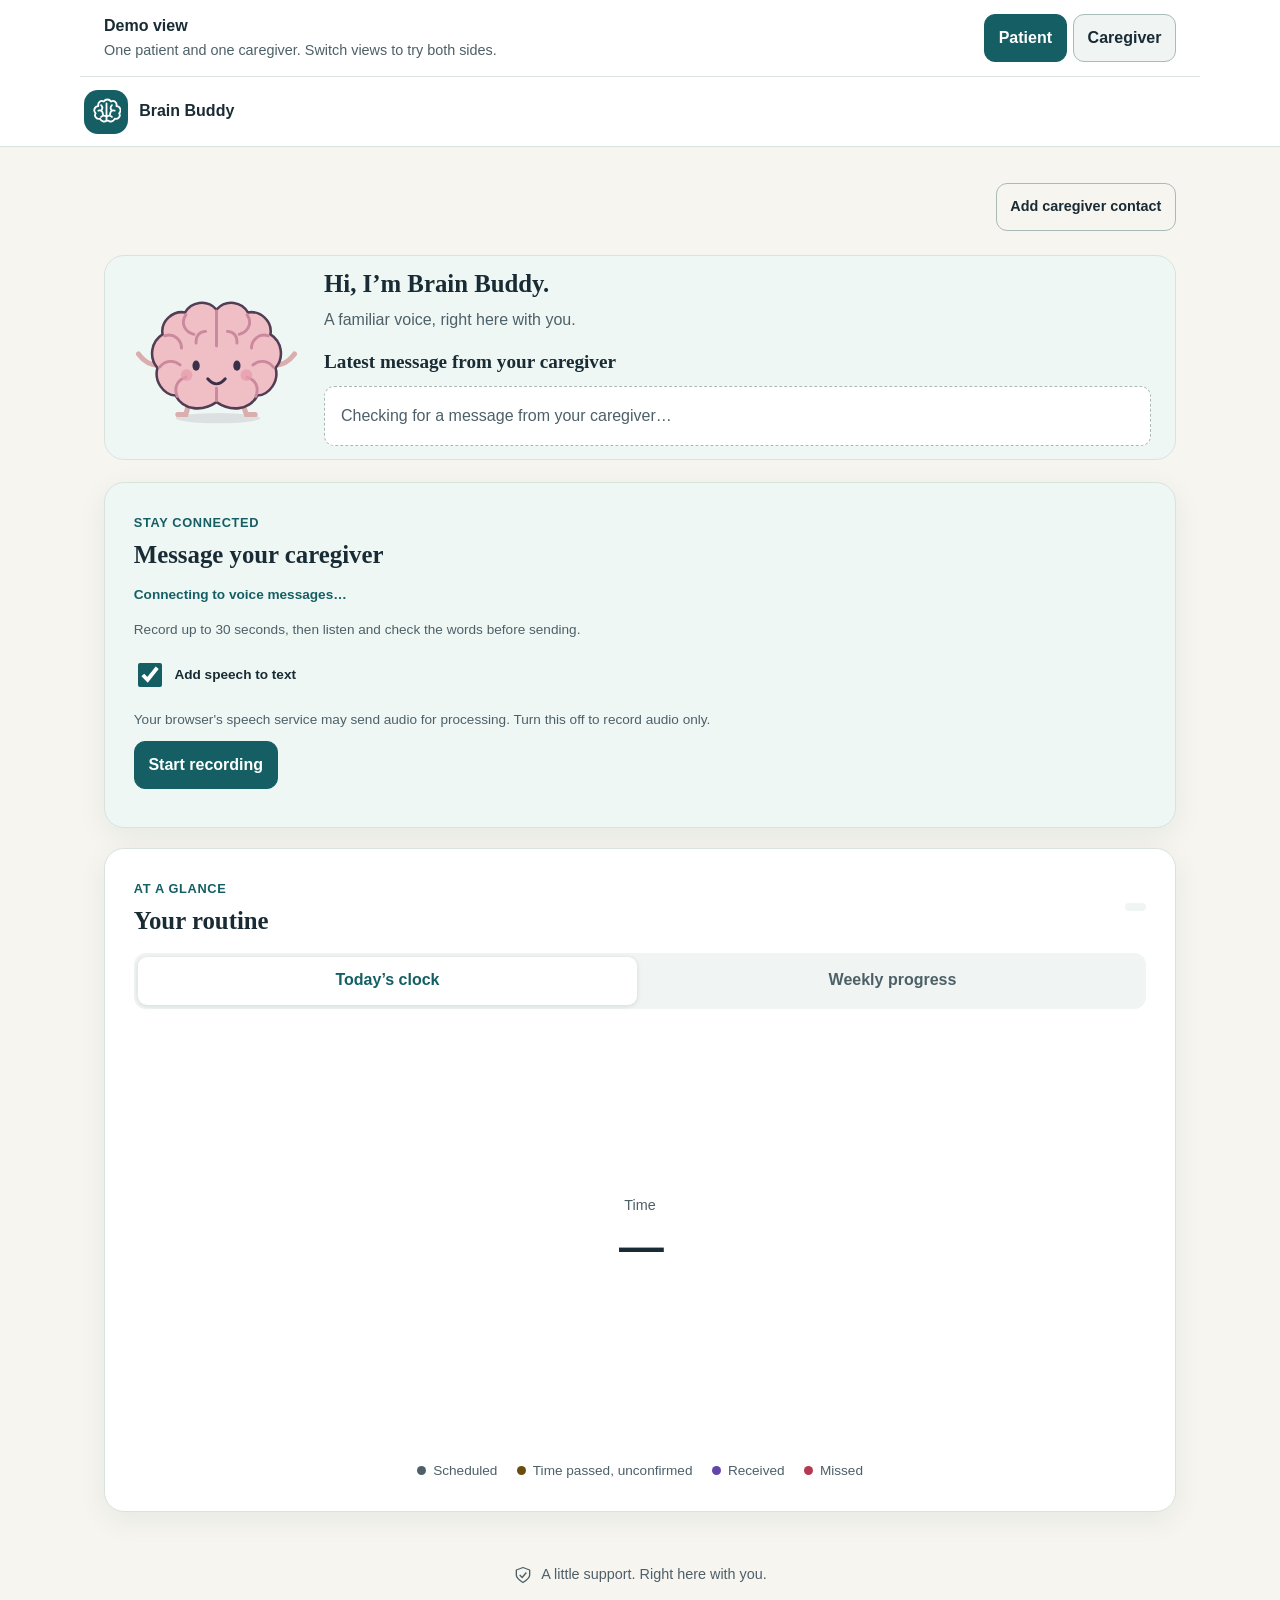
==== commit 89c46cb7: "yep" ====
--- a/app/index.html
+++ b/app/index.html
@@ -11,15 +11,31 @@
     <link rel="stylesheet" href="vendor/leaflet/leaflet.css" />
     <link rel="stylesheet" href="css/style.css" />
   </head>
-  <body class="caregiver-app">
-    <a class="skip-link" href="#clock-title">Skip to routine</a>
+  <body>
+    <a class="skip-link" href="#main">Skip to my routine</a>
+    <header class="topbar">
+      <section class="demo-view-bar" aria-label="Choose demo view">
+        <div><strong>Demo view</strong><p>One patient and one caregiver. Switch views to try both sides.</p></div>
+        <div class="demo-view-toggle" role="group" aria-label="View as">
+          <button class="button" type="button" data-demo-role="patient" aria-pressed="true">Patient</button>
+          <button class="button" type="button" data-demo-role="caregiver" aria-pressed="false">Caregiver</button>
+        </div>
+      </section>
+      <div class="topbar-inner">
+        <a class="brand" href="./" aria-label="Brain Buddy home">
+          <span class="brand-mark" title="Brain Buddy"><svg viewBox="0 0 32 32" role="img" aria-label="Brain Buddy"><path d="M16 26c-2 2-6 1-7-2-4 1-7-3-5-6-3-3-1-8 3-8-1-4 3-7 6-5 2-3 6-3 8 0 3-2 7 1 6 5 4 0 6 5 3 8 2 3-1 7-5 6-1 3-5 4-7 2Z"/><path d="M16 7v19M10 9c2 2 2 4 0 6m12-6c-2 2-2 4 0 6M7 15c3-1 5 1 5 4m13-4c-3-1-5 1-5 4M10 22c2-2 4-2 6 0m6 0c-2-2-4-2-6 0"/></svg></span>
+          <span>Brain Buddy</span>
+        </a>
+      </div>
+    </header>
+
     <main id="main" class="shell" tabindex="-1">
-      <div class="app-stage">
-      <div id="buddy-scene" class="buddy-scene">
+      <div class="page-heading">
+        <div><p id="session-date" class="date-line"></p></div>
+        <div id="caregiver-shortcut" class="caregiver-shortcut"><a id="caregiver-call" class="button button-primary" hidden>Call caregiver</a><button id="caregiver-setup-link" class="button button-secondary" type="button">Add caregiver contact</button></div>
+      </div>
+
       <section id="brain-buddy" class="brain-buddy-welcome" aria-labelledby="brain-buddy-title">
-        <h1 id="brain-buddy-title"><span class="brain-buddy-logo"><img src="icons/brainbuddy.png" width="1366" height="768" alt="Brain Buddy" fetchpriority="high" /></span></h1>
-        <button id="message-open" class="message-invitation" type="button" aria-expanded="false" aria-controls="buddy-messages"><span id="message-invitation-label">Messages</span></button>
-        <button id="brain-buddy-open" class="brain-buddy-button" type="button" aria-label="Open messages" aria-expanded="false" aria-controls="buddy-messages">
         <svg id="brain-mascot" class="brain-mascot" viewBox="0 0 240 200" role="img" aria-label="Brain Buddy, a smiling pink brain with little arms and feet">
           <ellipse class="mascot-shadow" cx="122" cy="184" rx="58" ry="7"/>
           <g class="mascot-body">
@@ -31,40 +47,62 @@
           <path class="mascot-smile" d="M108 130q12 14 24 0" fill="none" stroke="#3b3049" stroke-width="4" stroke-linecap="round"/>
           </g>
         </svg>
-        </button>
+        <div>
+          <h2 id="brain-buddy-title">Hi, I’m Brain Buddy.</h2>
+          <p class="brain-buddy-intro">A familiar voice, right here with you.</p>
+          <h3 id="latest-message-title">Latest message from your caregiver</h3>
+          <div id="caregiver-latest-message" aria-live="polite" aria-labelledby="latest-message-title"><p class="messages-empty">Checking for a message from your caregiver…</p></div>
+        </div>
       </section>
 
-        <section id="buddy-messages" class="panel messages-panel" aria-labelledby="message-compose-title" tabindex="-1">
-          <p class="section-label">Stay connected</p><h2 id="message-compose-title">Message the patient</h2>
-          <div id="message-thread" role="region" aria-label="Message history" tabindex="0">
-            <div id="message-list"><p class="messages-empty">No messages yet</p></div>
-          </div>
-          <p id="messages-status" class="messages-status" data-kind="hint" role="status"></p>
+      <div class="day-grid">
+        <section class="panel messages-panel" aria-labelledby="message-compose-title">
+          <p class="section-label">Stay connected</p><h2 id="message-compose-title">Message your caregiver</h2>
+          <p id="messages-status" class="messages-status" role="status">Connecting to voice messages…</p>
           <div id="message-conversation">
+            <div id="caregiver-message-history" hidden>
+              <p id="message-role-label" class="message-role-label">Patient view · Send to your caregiver</p>
+              <h3>Messages</h3><div id="message-list" class="message-list" aria-live="polite"></div>
+            </div>
             <div class="message-compose"><p id="message-recording-help">Record up to 30 seconds, then listen and check the words before sending.</p>
               <label class="transcription-option"><input id="message-transcribe" type="checkbox" checked aria-describedby="transcription-help" /> Add speech to text</label>
               <p id="transcription-help">Your browser's speech service may send audio for processing. Turn this off to record audio only.</p>
-              <button id="message-record" class="button button-primary" type="button">Record a voice message</button>
-              <button id="message-text" class="message-text-option" type="button" aria-controls="message-preview" aria-expanded="false">Text your message</button>
+              <button id="message-record" class="button button-primary" type="button">Start recording</button>
               <p id="transcript-status" role="status"></p>
               <div id="message-preview" hidden>
                 <audio id="message-preview-audio" controls aria-label="Listen to your recording"></audio>
                 <label for="message-transcript">Message in words</label>
-                <textarea id="message-transcript" rows="3" maxlength="4000" aria-describedby="transcript-help" placeholder="Your message…"></textarea>
+                <textarea id="message-transcript" rows="4" maxlength="4000" aria-describedby="transcript-help" placeholder="Your spoken words appear here. You can also type them."></textarea>
                 <p id="transcript-help">Check and correct the words before sending. Speech to text can make mistakes.</p>
                 <div class="message-actions"><button id="message-send" class="button button-primary" type="button">Send message</button><button id="message-discard" class="button button-secondary" type="button">Discard</button></div>
               </div>
             </div>
           </div>
         </section>
-      </div>
-      <div class="day-grid">
+        <section id="connection-notice" class="mode-notice" aria-label="Bracelet connection" hidden>
+          <span class="connection-dot" aria-hidden="true"></span>
+          <div><p id="mode-banner" class="notice-title" role="status">Loading your routine…</p><p id="mode-description" class="notice-description"></p></div>
+        </section>
+
+        <section class="panel location-section" aria-labelledby="location-title" hidden>
+          <div class="section-heading"><h2 id="location-title">Bracelet location</h2></div>
+          <p id="location-status" class="location-status" role="status">Waiting for GPS.</p>
+          <figure class="location-map">
+            <div class="location-map-frame">
+              <div id="bracelet-map" role="region" aria-label="Bracelet street map" aria-describedby="location-map-description" tabindex="0"></div>
+            </div>
+            <figcaption id="location-map-description">Drag to explore. Use the + and − buttons to zoom, or focus the map and use arrow keys and + / −.</figcaption>
+          </figure>
+          <p id="location-map-error" class="location-map-error" role="status" hidden></p>
+          <div class="location-map-actions">
+            <button id="location-recenter" class="button button-secondary" type="button" disabled>Center on bracelet</button>
+            <a id="location-open-map" class="button button-secondary" target="_blank" rel="noopener noreferrer" hidden>Open in Google Maps ↗</a>
+          </div>
+          <div class="location-details"><p id="location-wear">Wrist status unavailable.</p><p id="location-room"></p><p id="location-confidence" hidden></p><p id="location-updated">Waiting for a location report.</p></div>
+        </section>
+
         <section class="panel clock-panel" aria-labelledby="clock-title">
-          <svg class="cloud-border" viewBox="0 0 480 100" preserveAspectRatio="none" aria-hidden="true">
-            <path class="cloud-fill" d="M-4 24C30 10 65 33 82 76C96 52 139 52 161 66C185 51 236 54 258 75C284 59 321 56 343 75C361 36 399 45 410 57C424 15 461 9 484 22V102H-4Z"/>
-            <path class="cloud-outline" d="M-4 24C30 10 65 33 82 76C96 52 139 52 161 66C185 51 236 54 258 75C284 59 321 56 343 75C361 36 399 45 410 57C424 15 461 9 484 22" vector-effect="non-scaling-stroke"/>
-          </svg>
-          <div class="section-heading"><div><p class="section-label">At a glance</p><h2 id="clock-title" tabindex="-1">Routine</h2></div><span id="clock-activity-count" class="small-badge"></span></div>
+          <div class="section-heading"><div><p class="section-label">At a glance</p><h2 id="clock-title">Your routine</h2></div><span id="clock-activity-count" class="small-badge"></span></div>
           <div class="view-tabs" role="tablist" aria-label="Routine views">
             <button id="clock-tab" type="button" role="tab" aria-controls="clock-view" aria-selected="true" tabindex="0">Today’s clock</button>
             <button id="progress-tab" type="button" role="tab" aria-controls="progress-view" aria-selected="false" tabindex="-1">Weekly progress</button>
@@ -78,7 +116,7 @@
             </div>
             </div>
             <p id="clock-scroll-help" class="clock-help" hidden>Scroll sideways to see all activity bubbles.</p>
-            <p id="routine-empty" class="messages-empty" hidden>No activities scheduled. Add an activity below.</p>
+            <p id="routine-empty" class="messages-empty" hidden>No activities scheduled. Your caregiver can add activities to your routine.</p>
             <div class="clock-legend"><span><i class="legend-dot" aria-hidden="true"></i> Scheduled</span><span><i class="legend-dot legend-elapsed" aria-hidden="true"></i> Time passed, unconfirmed</span><span><i class="legend-dot legend-done" aria-hidden="true"></i> Received</span><span><i class="legend-dot legend-missed" aria-hidden="true"></i> Missed</span></div>
           </div>
           <div id="progress-view" role="tabpanel" aria-labelledby="progress-tab" hidden tabindex="0">
@@ -96,9 +134,13 @@
           </div>
         </section>
 
-        <section id="routine-editor" class="panel routine-editor-panel" aria-labelledby="routine-editor-title">
-            <h2 id="routine-editor-title">Routine editor</h2>
-            <p class="editor-help">Add an activity or remove one below. Changes are saved in this browser and update the clock above. Wristband reminders are configured separately.</p>
+      </div>
+
+      <div class="caregiver-panel" hidden>
+        <div class="caregiver-content">
+          <section aria-labelledby="routine-editor-title">
+            <h2 id="routine-editor-title">Edit routine bubbles</h2>
+            <p class="contact-help">Add an activity or remove one below. Changes are saved in this browser and sent to the wristband, so its reminders match this list.</p>
             <form id="routine-form" class="routine-form">
               <div><label for="routine-name">Activity name</label><input id="routine-name" type="text" maxlength="60" placeholder="e.g. Call a friend" required /></div>
               <div><label for="routine-time">Time</label><input id="routine-time" type="time" required /></div>
@@ -108,46 +150,20 @@
               <button class="button button-primary" type="submit">Add activity</button>
             </form>
             <p id="routine-editor-status" class="messages-status" role="status"></p>
+            <div class="routine-sync">
+              <p id="routine-sync-status" class="routine-sync-status" role="status">Waiting for the wristband before sending the routine.</p>
+              <button id="routine-sync-now" class="button button-secondary" type="button" disabled>Send routine to wristband</button>
+            </div>
             <ul id="routine-editor-list" class="routine-editor-list" aria-label="Activities in your routine"></ul>
-        </section>
-
-        <section class="panel location-section" aria-labelledby="location-title">
-          <div class="section-heading"><h2 id="location-title" tabindex="-1">Bracelet location</h2></div>
-          <p id="location-status" class="location-status" role="status">Waiting for GPS.</p>
-          <figure class="location-map">
-            <div class="location-map-frame">
-              <div id="bracelet-map" role="region" aria-label="Bracelet street map" aria-describedby="location-map-description" tabindex="0"></div>
-            </div>
-            <figcaption id="location-map-description">Drag to explore. Use the + and − buttons to zoom, or focus the map and use arrow keys and + / −.</figcaption>
-          </figure>
-          <p id="location-map-error" class="location-map-error" role="status" hidden></p>
-          <div class="location-map-actions">
-            <button id="location-recenter" class="button button-secondary" type="button" disabled>Center on bracelet</button>
-            <a id="location-open-map" class="button button-secondary" target="_blank" rel="noopener noreferrer" hidden>Open in Google Maps ↗</a>
-          </div>
-          <div class="location-details"><p id="location-wear">Wrist status unavailable.</p><p id="location-room"></p><p id="location-confidence" hidden></p><p id="location-updated">Waiting for a location report.</p></div>
-        </section>
-
-        <section id="notices" class="panel notices-panel" aria-labelledby="notices-title">
-          <div class="section-heading"><h2 id="notices-title" tabindex="-1">Notices</h2></div>
-          <section id="connection-notice" class="mode-notice" aria-label="Bracelet connection" hidden>
-            <span class="connection-dot" aria-hidden="true"></span>
-            <div><p id="mode-banner" class="notice-title" role="status">Loading your routine…</p><p id="mode-description" class="notice-description"></p></div>
           </section>
-          <div id="alerts" aria-label="Wristband notices"></div>
-          <h3 class="activity-heading">Bracelet activity</h3>
-          <div id="timeline" aria-label="Device and recent activity"></div>
-        </section>
+          <section aria-labelledby="alerts-title"><h2 id="alerts-title">Notices</h2><div id="alerts"></div></section>
+          <section aria-labelledby="timeline-title"><h2 id="timeline-title">Device and recent activity</h2><div id="timeline"></div></section>
+          <section aria-labelledby="contact-settings-title"><h2 id="contact-settings-title">Caregiver contact</h2><p class="contact-help">Add a trusted person’s number for the Call caregiver shortcut. It is saved in this browser.</p><form id="caregiver-form" class="caregiver-form"><label for="caregiver-name">Name</label><input id="caregiver-name" type="text" maxlength="60" autocomplete="name" placeholder="Caregiver name" required /><label for="caregiver-phone">Phone number</label><input id="caregiver-phone" type="tel" maxlength="35" autocomplete="tel" placeholder="Phone number" required /><button class="button button-primary" type="submit">Save contact</button></form><p id="caregiver-save-status" role="status"></p></section>
+        </div>
       </div>
-      <nav class="bottom-nav" aria-label="Caregiver navigation">
-        <button id="nav-message" type="button" aria-controls="buddy-messages" aria-expanded="false">Message</button>
-        <a id="nav-routine" href="#clock-title">Routine</a>
-        <a id="nav-map" href="#location-title">Map</a>
-        <a id="nav-notices" href="#notices-title">Notices</a>
-      </nav>
-      </div>
+      <p class="footer-note"><svg viewBox="0 0 24 24" aria-hidden="true"><path d="M12 3 4 6v6c0 4 8 9 8 9s8-5 8-9V6l-8-3Z"/><path d="m8 12 3 3 5-6"/></svg> A little support. Right here with you.</p>
       <p id="routine-announcement" class="sr-only" role="status" aria-atomic="true"></p>
-      <noscript><p class="mode-notice">JavaScript is needed to show the routine and messages.</p></noscript>
+      <noscript><p class="mode-notice">JavaScript is needed to show reminders. Please ask your caregiver to help turn it on.</p></noscript>
     </main>
     <script defer src="vendor/leaflet/leaflet.js"></script>
     <script type="module" src="js/app.js"></script>
--- a/app/css/style.css
+++ b/app/css/style.css
@@ -24,16 +24,14 @@
   --clock-track: #d7e4de;
   --clock-tick: #859993;
   --mascot-bg: #eff7f4;
-  --font-body: Verdana, Geneva, sans-serif;
-  --font-heading: Georgia, "Times New Roman", serif;
   font-size: 100%;
 }
 * { box-sizing: border-box; }
 [hidden] { display: none !important; }
-body { margin: 0; background: var(--bg); color: var(--ink); font-family: var(--font-body); line-height: 1.65; }
+body { margin: 0; background: var(--bg); color: var(--ink); font-family: Verdana, Geneva, sans-serif; line-height: 1.65; }
 button { font: inherit; }
 h1, h2, h3, p { margin: 0; }
-h1, h2, h3 { font-family: var(--font-heading); letter-spacing: 0; }
+h1, h2, h3 { font-family: Georgia, "Times New Roman", serif; letter-spacing: 0; }
 h1 { font-size: clamp(2rem, 4vw, 3rem); line-height: 1.15; font-weight: 700; }
 h2 { font-size: 1.55em; line-height: 1.3; font-weight: 700; }
 h3 { font-size: 1.2em; line-height: 1.4; }
@@ -43,6 +41,11 @@
 :focus-visible { outline: 3px solid var(--focus); outline-offset: 5px; }
 .skip-link { position: absolute; left: 1rem; top: -10rem; padding: 0.65rem 1rem; background: var(--panel); z-index: 10; }
 .skip-link:focus { top: 0.5rem; }
+.topbar { border-bottom: 1px solid var(--subtle-border); background: var(--panel); }
+.topbar-inner { max-width: 1160px; padding: 0.8rem 1.5rem; margin: auto; display: flex; align-items: center; justify-content: space-between; gap: 1rem; }
+.brand { display: flex; align-items: center; gap: 0.7rem; color: var(--ink); font-weight: 700; text-decoration: none; white-space: nowrap; }
+.brand-mark { display: grid; place-items: center; width: 44px; height: 44px; border-radius: 14px; background: var(--accent); color: var(--accent-ink); }
+.brand svg { width: 29px; height: 29px; fill: none; stroke: currentColor; stroke-width: 2; stroke-linecap: round; stroke-linejoin: round; }
 .button { display: inline-flex; justify-content: center; align-items: center; gap: 0.5rem; min-height: 48px; padding: 0.55rem 0.85rem; border: 1px solid var(--border); border-radius: 11px; font-weight: 600; line-height: 1.4; background: var(--panel-raised); color: var(--ink); }
 .button svg { width: 22px; height: 22px; flex-shrink: 0; fill: none; stroke: currentColor; stroke-width: 1.8; stroke-linecap: round; stroke-linejoin: round; }
 .button-secondary { background: transparent; font-size: 0.9em; }
@@ -53,9 +56,13 @@
 .button-primary:hover { background: var(--accent); outline: 2px solid var(--accent); outline-offset: 2px; }
 .button-small { font-size: 0.9em; }
 .shell { max-width: 1120px; margin: auto; padding: 2.2rem 1.5rem 1rem; }
+.page-heading { margin-bottom: 1.5rem; display: flex; justify-content: space-between; align-items: center; gap: 1rem; }
+.page-heading > div:first-child { min-width: 0; }
 .brain-buddy-welcome { display: flex; align-items: center; gap: 1.25rem; padding: 0.8rem 1.5rem; margin-bottom: 1.4rem; border: 1px solid var(--subtle-border); border-radius: 20px; background: var(--mascot-bg); }
 .brain-buddy-welcome > div { min-width: 0; flex: 1; }
 .brain-buddy-intro { color: var(--muted); margin-top: 0.4rem; }
+#latest-message-title { margin: 1rem 0 0.6rem; }
+#caregiver-latest-message audio { max-width: 100%; }
 .brain-mascot { display: block; width: clamp(100px, 20vw, 175px); height: auto; flex-shrink: 0; }
 .mascot-shadow { fill: #513e54; opacity: 0.12; }
 .mascot-body { animation: buddy-bob 4s ease-in-out infinite; }
@@ -64,6 +71,14 @@
 @keyframes buddy-bob { 0%, 100% { transform: translateY(0); } 50% { transform: translateY(-5px); } }
 @keyframes buddy-blink { 0%, 43%, 49%, 100% { transform: scaleY(1); } 46% { transform: scaleY(0.1); } }
 @keyframes buddy-wave { 0%, 12%, 28%, 100% { transform: rotate(0deg); } 16%, 24% { transform: rotate(-14deg); } 20% { transform: rotate(8deg); } }
+.demo-view-bar { display: flex; flex-wrap: wrap; align-items: center; justify-content: space-between; gap: 0.8rem; max-width: 1120px; margin: 0 auto; padding: 0.8rem 1.5rem; border-bottom: 1px solid var(--subtle-border); background: var(--panel); }
+.demo-view-bar p { color: var(--muted); font-size: 0.9em; }
+.demo-view-toggle { display: flex; gap: 0.4rem; }
+.demo-view-toggle .button[aria-pressed="true"] { background: var(--accent); color: var(--accent-ink); }
+.message-role-label { color: var(--accent); font-weight: 700; margin: 0.5rem 0 1rem; }
+.caregiver-shortcut { flex: 0 0 auto; max-width: 17rem; }
+.caregiver-shortcut .button { width: 100%; text-align: center; text-decoration: none; }
+.date-line { color: var(--accent); margin-bottom: 0.45rem; min-height: 1.6em; font-size: 0.9em; font-weight: 700; }
 .intro { color: var(--muted); margin-top: 0.65rem; max-width: 60ch; }
 .day-badge { display: flex; align-items: center; gap: 0.4rem; white-space: nowrap; color: var(--warn-ink); background: var(--warn-bg); padding: 0.5rem 0.85rem; border-radius: 99px; }
 .mode-notice { display: flex; align-items: center; gap: 0.8rem; padding: 0.85rem 1rem; border: 1px solid var(--subtle-border); border-radius: 14px; background: var(--panel-raised); margin-bottom: 1.4rem; }
@@ -156,6 +171,10 @@
 #message-preview { display: grid; gap: 0.6rem; min-width: 0; padding: 0.7rem; border: 1px solid var(--border); border-radius: 10px; background: var(--panel); }
 #message-preview[hidden] { display: none; }
 .message-actions { display: flex; flex-wrap: wrap; gap: 0.5rem; }
+.caregiver-panel { margin-top: 1.4rem; border: 1px solid var(--subtle-border); border-radius: 16px; background: var(--panel); }
+.caregiver-content { padding: 0 1.5rem 1.5rem; }
+.caregiver-content section { border-top: 1px solid var(--subtle-border); padding-top: 1.3rem; margin-top: 0.8rem; }
+.caregiver-content section:first-child { border-top: 0; margin-top: 0; }
 .location-status { font-weight: 700; margin: 0.75rem 0; }
 .location-map { margin: 0; }
 .location-map-frame { position: relative; isolation: isolate; overflow: hidden; border: 1px solid var(--border); border-radius: 16px; }
@@ -169,7 +188,12 @@
 .location-map figcaption { color: var(--muted); font-size: 0.85em; margin-top: 0.65rem; }
 .location-details { display: grid; gap: 0.3rem; margin-top: 0.8rem; color: var(--muted); }
 #location-wear { color: var(--ink); font-weight: 700; }
-.editor-help { color: var(--muted); font-size: 0.85em; margin: 0.5rem 0 0.8rem; }
+.contact-help { color: var(--muted); font-size: 0.85em; margin: 0.5rem 0 0.8rem; }
+.caregiver-form { display: grid; grid-template-columns: auto minmax(0, 1fr); align-items: center; gap: 0.6rem; max-width: 34rem; }
+.caregiver-form label { font-weight: 700; }
+.caregiver-form input { width: 100%; min-width: 0; padding: 0.65rem; border: 1px solid var(--border); border-radius: 9px; background: var(--panel); color: var(--ink); font: inherit; }
+.caregiver-form button { grid-column: 2; justify-self: start; }
+#caregiver-save-status { color: var(--accent); margin-top: 0.5rem; }
 .alert-list { list-style: none; padding: 0; margin: 1rem 0; display: grid; gap: 0.7rem; }
 .alert-item { padding: 1rem; border-left: 4px solid var(--warn-ink); color: var(--warn-ink); background: var(--warn-bg); border-radius: 6px; }
 .alert-item.ok { border-left-color: var(--success-ink); background: var(--success-bg); color: var(--success-ink); }
@@ -182,6 +206,7 @@
 .sr-only { position: absolute; width: 1px; height: 1px; padding: 0; margin: -1px; overflow: hidden; clip-path: inset(50%); white-space: nowrap; border: 0; }
 @media (max-width: 800px) {
   .day-grid { grid-template-columns: 1fr; }
+  .page-heading { align-items: flex-start; }
   .clock-panel { padding-bottom: 1.5rem; }
   .routine-clock { max-width: 370px; }
 }
@@ -189,8 +214,13 @@
   .brain-buddy-welcome { flex-direction: column; align-items: stretch; gap: 0.6rem; padding: 1.05rem; }
   .brain-mascot { align-self: center; width: 110px; }
   .brain-buddy-welcome h2 { font-size: 1.25rem; }
+  .topbar-inner { padding: 0.8rem 1rem; gap: 0.5rem; }
+  .brand { font-size: 0.85em; gap: 0.5rem; }
+  .brand-mark { width: 40px; height: 40px; }
   .shell { padding: 1.3rem 0.8rem 0.5rem; }
   h1 { font-size: 1.8em; }
+  .page-heading { display: grid; }
+  .caregiver-shortcut { max-width: none; width: 100%; }
   .day-badge { display: none; }
   .mode-notice { flex-wrap: wrap; gap: 0.5rem; }
   .mode-notice > div { flex-basis: 85%; }
@@ -200,6 +230,14 @@
   .clock-panel .section-heading .small-badge { display: none; }
   .routine-clock { margin-top: 0.4rem; }
   .clock-event { width: 46px; height: 46px; }
+  .caregiver-form { grid-template-columns: 1fr; }
+  .caregiver-form button { grid-column: 1; }
+  .caregiver-content { padding: 0 1rem 1rem; }
+}
+@media (max-width: 360px) {
+  .topbar-inner { padding-inline: 0.65rem; }
+  .brand { font-size: 0.76em; gap: 0.35rem; }
+  .brand-mark { width: 38px; height: 38px; }
 }
 @media (prefers-reduced-motion: reduce) {
   *, *::before, *::after { animation: none !important; transition: none !important; scroll-behavior: auto !important; }
@@ -221,153 +259,12 @@
 .routine-remove { color: var(--missed-bg); background: var(--panel); font-size: 0.85em; flex-shrink: 0; }
 @media (max-width: 600px) { .routine-form { grid-template-columns: minmax(0, 1fr); } }
 
-/* Caregiver home and the conversation share one illustrated scene. */
-.message-text-option { justify-self: start; min-height: 44px; border: 0; padding: 0.3rem 0; color: var(--accent); background: transparent; text-decoration: underline; text-underline-offset: 4px; }
-.message-play { display: none; }
-
-.caregiver-app {
-  --sky: #8ac3e5;
-  --cloud: #fcf1ff;
-  --bubble-pink: #ffebef;
-  --bubble-lilac: #ecd9f6;
-  --drawing-ink: #4f405b;
-  --bg: var(--cloud);
-  --panel: #fffaff;
-  --panel-raised: #f3e6f8;
-  --ink: #332b42;
-  --muted: #665671;
-  --accent: #654486;
-  --soft: #f2ddf8;
-  --border: #bda6cd;
-  --subtle-border: #dfcde8;
-  --focus: #624085;
-  --clock-track: #ddcde7;
-  --clock-tick: #a994b6;
-  --mascot-bg: transparent;
-}
-.caregiver-app .shell { max-width: none; padding: 0; }
-.caregiver-app .app-stage { min-height: 100svh; background: var(--cloud); padding-bottom: calc(76px + env(safe-area-inset-bottom)); overflow: clip; }
-.caregiver-app .buddy-scene { position: relative; min-height: clamp(530px, calc(100svh - 220px), 720px); background: var(--sky); padding: 0.5rem 0 100px; }
-.caregiver-app .brain-buddy-welcome { display: contents; }
-.caregiver-app #brain-buddy-title { padding: 0.4rem 1rem 0; }
-/* Frame each uploaded artwork within its transparent margins. */
-.brain-buddy-logo, .routine-logo { position: relative; margin: 0 auto; overflow: hidden; }
-.brain-buddy-logo { display: block; width: min(88%, 360px); aspect-ratio: 942 / 188; }
-.brain-buddy-logo img, .routine-logo img { position: absolute; max-width: none; height: auto; }
-.brain-buddy-logo img { width: 145.0106%; left: -22.6115%; top: -157.9787%; }
-.routine-logo { display: block; width: min(72vw, 320px); aspect-ratio: 1082 / 123; }
-.routine-logo img { width: 126.2477%; left: -12.8466%; top: -262.6016%; }
-.caregiver-app .message-invitation { position: absolute; z-index: 2; top: 100px; left: 50%; transform: translateX(-50%); min-width: 225px; min-height: 66px; padding: 0.7rem 1.5rem; color: var(--ink); background: var(--bubble-pink); border: 0; border-radius: 34px; font: 600 1.4rem/1.4 var(--font-body); }
-.caregiver-app .brain-buddy-button { position: absolute; z-index: 1; top: 185px; left: 50%; width: clamp(240px, 65vw, 310px); padding: 0; background: transparent; border: 0; border-radius: 48%; transform: translateX(-50%); transition: left 550ms ease, top 550ms ease, transform 550ms ease, width 550ms ease; }
-.caregiver-app .brain-mascot { width: 100%; height: auto; margin: 0; }
-.caregiver-app .message-invitation:hover { filter: brightness(1.03); }
-.caregiver-app .messages-panel { display: none; }
-.caregiver-app .buddy-scene.messages-open { min-height: 530px; }
-.caregiver-app .messages-open .message-invitation { display: none; }
-.caregiver-app .messages-open .brain-buddy-button { left: max(0px, calc(50% - 350px)); top: 220px; width: 235px; transform: translateX(-48%) rotate(-9deg); }
-.caregiver-app .messages-open .messages-panel { display: flex; flex-direction: column; gap: 1.1rem; position: relative; z-index: 2; width: min(calc(100% - 104px), 460px); margin: 1rem 16px 0 max(88px, calc(50% - 200px)); padding: 0; background: transparent; border: 0; border-radius: 0; box-shadow: none; animation: conversation-appear 400ms ease both; }
-.caregiver-app .messages-panel:focus { outline: none; }
-.caregiver-app .messages-panel > .section-label, .caregiver-app #message-compose-title,
-.caregiver-app #message-recording-help, .caregiver-app .transcription-option,
-.caregiver-app #transcription-help, .caregiver-app #transcript-help { display: none; }
-.caregiver-app #transcript-status, .caregiver-app #message-preview > label { position: absolute; width: 1px; height: 1px; overflow: hidden; clip-path: inset(50%); white-space: nowrap; }
-.caregiver-app #message-thread {
-  --message-min-height: 80px;
-  --message-gap: 12px;
-  /* Four compact messages fit; longer messages remain fully scrollable. */
-  max-height: calc(4 * var(--message-min-height) + 3 * var(--message-gap) + 24px);
-  overflow-y: auto;
-  overflow-x: hidden;
-  overflow-anchor: none;
-  overscroll-behavior-y: contain;
-  scrollbar-width: thin;
-  scrollbar-color: #76638a transparent;
-  scrollbar-gutter: stable;
-  padding: 0 8px 12px 0;
-}
-.caregiver-app #message-list { display: flex; flex-direction: column; gap: var(--message-gap); padding-block: 6px; }
-.caregiver-app #message-list > .message-card { width: 95%; flex: 0 0 auto; }
-.caregiver-app #message-list > .message-card.sent { margin-left: auto; }
-.caregiver-app .message-card { position: relative; display: grid; grid-template-columns: minmax(0, 1fr) auto; align-items: center; gap: 0.35rem 0.6rem; min-height: var(--message-min-height); padding: 0.75rem 1rem; border: 0; border-radius: 28px; background: var(--bubble-pink); box-shadow: none; }
-.caregiver-app .message-card.sent { border-radius: 28px; background: var(--bubble-lilac); }
-/* Only the final bubble on each side has the curved, downward tail.
-   Earlier replies keep all four corners rounded. */
-.caregiver-app :is(.message-invitation, .message-card.latest-incoming, .message-compose) { isolation: isolate; }
-.caregiver-app :is(.message-invitation, .message-card.latest-incoming, .message-compose)::before {
-  content: "";
-  position: absolute;
-  z-index: -1;
-  bottom: -9px;
-  width: 36px;
-  height: 38px;
-  background: inherit;
-  clip-path: path("M 0 0 H 36 C 34 12 16 20 26 36 C 13 32 5 27 0 18 Z");
-  pointer-events: none;
-}
-.caregiver-app .message-card.latest-incoming::before {
-  left: 0;
-  transform: scaleX(-1);
-}
-.caregiver-app .message-invitation::before {
-  left: 50%;
-  bottom: -18px;
-  width: 28px;
-  height: 22px;
-  transform: translateX(-50%);
-  clip-path: path("M 0 0 H 28 C 25 7 20 15 14 22 C 8 15 3 7 0 0 Z");
-}
-.caregiver-app .message-compose::before { right: 0; }
-.caregiver-app .message-card .message-sender { grid-column: 1 / -1; font-size: 0.73rem; color: var(--muted); font-weight: 500; }
-.caregiver-app .message-card .message-transcript { font-size: 1rem; line-height: 1.55; }
-.caregiver-app .message-card time, .caregiver-app .message-card audio, .caregiver-app .message-transcript-label { display: none; }
-.caregiver-app .message-play { display: grid; place-items: center; width: 46px; height: 46px; padding: 0; border: 1.5px solid var(--drawing-ink); border-radius: 50%; color: var(--drawing-ink); background: #ffffff50; }
-.message-play svg { width: 21px; height: 21px; fill: currentColor; }
-.message-play .pause-icon, .message-play[aria-pressed="true"] .play-icon { display: none; }
-.message-play[aria-pressed="true"] .pause-icon { display: block; }
-.caregiver-app #message-list .messages-empty { min-height: 94px; display: grid; align-items: center; padding: 1rem; color: var(--muted); background: var(--bubble-pink); border: 0; border-radius: 28px; }
-.caregiver-app .message-compose { position: relative; display: grid; gap: 0.3rem; margin: 0 0 0 0.75rem; padding: 0.9rem; background: var(--bubble-lilac); border: 0; border-radius: 28px; }
-.caregiver-app #message-record { justify-self: stretch; min-height: 58px; padding: 0.3rem; color: var(--ink); background: transparent; border: 0; border-radius: 8px; font: 600 clamp(1.15rem, 4.7vw, 1.4rem)/1.3 var(--font-body); }
-.caregiver-app #message-record:hover { outline: none; background: #ffffff45; }
-.caregiver-app #message-record[data-recording="true"] { color: #842e47; }
-.caregiver-app .message-text-option { justify-self: center; min-height: 44px; padding: 0.3rem; color: #55416c; font-size: 0.85rem; }
-.caregiver-app #message-preview { padding: 0.5rem 0 0; background: transparent; border: 0; }
-.caregiver-app #message-transcript { min-height: 105px; padding: 0.75rem; background: #fff8ff; border-color: #b69bc9; border-radius: 13px; }
-.caregiver-app .message-actions { gap: 0.4rem; }
-.caregiver-app .message-actions .button { flex: 1; min-height: 44px; padding-inline: 0.5rem; font-size: 0.85rem; }
-.caregiver-app .messages-status { order: 1; margin: 0; font-size: 0.85rem; }
-.caregiver-app .messages-status[data-kind="hint"], .messages-status:empty { display: none; }
-.caregiver-app .messages-status[data-kind="error"] { color: #74213b; background: #ffecf0; border-radius: 9px; padding: 0.5rem 0.7rem; }
-.caregiver-app .day-grid { display: flex; flex-direction: column; gap: 0; margin: 0; }
-.caregiver-app .clock-panel { position: relative; margin: 0; padding: 0.4rem max(1rem, calc((100% - 700px) / 2)) 2rem; border: 0; border-radius: 0; box-shadow: none; background: var(--cloud); }
-.caregiver-app .cloud-border { display: block; position: absolute; bottom: calc(100% - 1px); left: 0; width: 100%; height: clamp(80px, 10vw, 130px); pointer-events: none; }
-.cloud-fill { fill: var(--cloud); }
-.cloud-outline { fill: none; stroke: var(--drawing-ink); stroke-width: 2; stroke-linecap: round; stroke-linejoin: round; }
-.caregiver-app .clock-panel .section-heading { justify-content: center; margin-bottom: 1.4rem; }
-.caregiver-app .clock-panel .section-label, .caregiver-app .clock-panel .small-badge { display: none; }
-.caregiver-app .clock-panel h2 { text-align: center; font: 700 1.5rem var(--font-heading); text-transform: uppercase; letter-spacing: 0.08em; }
-.caregiver-app .routine-clock { max-width: 370px; }
-.caregiver-app .clock-legend { max-width: 520px; margin: 1.5rem auto 0; padding: 1rem; border: 1.5px solid #bba3c8; border-radius: 8px 5px 7px 10px; gap: 0.8rem 1.2rem; background: #ffffff40; }
-.caregiver-app .bottom-nav { position: fixed; left: 0; right: 0; bottom: 0; z-index: 5; display: grid; grid-template-columns: repeat(4, 1fr); min-height: calc(76px + env(safe-area-inset-bottom)); padding: 0 max(0px, calc((100% - 800px) / 2)) env(safe-area-inset-bottom); background: #e7d1f0; border-top: 2px solid var(--drawing-ink); }
-.caregiver-app .bottom-nav a, .caregiver-app .bottom-nav button { display: grid; place-items: center; min-height: 74px; padding: 0.3rem; color: var(--ink); background: transparent; border: 0; font: 500 clamp(0.82rem, 3.7vw, 1.1rem) var(--font-body); text-decoration: none; }
-.caregiver-app .bottom-nav a:hover, .caregiver-app .bottom-nav button:hover { background: #fff1fb80; }
-.caregiver-app .footer-note { display: none; }
-@keyframes conversation-appear { from { opacity: 0; transform: translateY(10px); } to { opacity: 1; transform: translateY(0); } }
-@media (min-width: 700px) {
-  .caregiver-app .brain-buddy-button { top: 180px; }
-  .caregiver-app .message-invitation { top: 100px; }
-}
-@media (max-width: 360px) {
-  .caregiver-app .messages-open .messages-panel { width: calc(100% - 78px); margin-left: 62px; }
-  .caregiver-app .messages-open .brain-buddy-button { left: -20px; }
-  .caregiver-app .message-card { padding: 0.75rem; gap: 0.3rem; }
-  .caregiver-app .message-compose { margin-left: 0; padding: 0.7rem; }
-}
-
-.caregiver-app .routine-editor-panel,
-.caregiver-app .location-section,
-.caregiver-app .notices-panel { width: min(calc(100% - 2rem), 700px); margin: 0 auto 1.5rem; background: var(--panel); box-shadow: none; }
-.caregiver-app .clock-panel .view-tabs { margin-bottom: 1rem; }
-.caregiver-app .notices-panel .mode-notice { margin-top: 0.9rem; }
-.caregiver-app .activity-heading { padding-top: 1rem; border-top: 1px solid var(--subtle-border); }
-.caregiver-app :is(#clock-title, #location-title, #notices-title) { scroll-margin-top: 1rem; }
-.caregiver-app .bottom-nav a:focus-visible, .caregiver-app .bottom-nav button:focus-visible { outline-offset: -5px; }
+/* Routine sync and the wristband controls in the notices panel. */
+.routine-sync { display: flex; flex-wrap: wrap; align-items: center; gap: 0.75rem; padding: 0.85rem 1rem; border: 1px solid var(--subtle-border); border-radius: 12px; background: var(--panel-raised); margin-top: 0.8rem; }
+.routine-sync-status { flex: 1; min-width: 12rem; margin: 0; color: var(--muted); font-size: 0.85em; }
+.routine-sync-status[data-kind="ok"] { color: var(--success-ink); font-weight: 600; }
+.routine-sync-status[data-kind="warn"] { color: var(--warn-ink); font-weight: 600; }
+.alert-action-card { border-left-color: var(--accent); background: var(--soft); color: var(--ink); }
+.alert-action-card .alert-action { margin-top: 0.7rem; }
+.alert-action-result:empty { display: none; }
+.alert-action-result { margin: 0.6rem 0 0; font-size: 0.9em; font-weight: 600; }
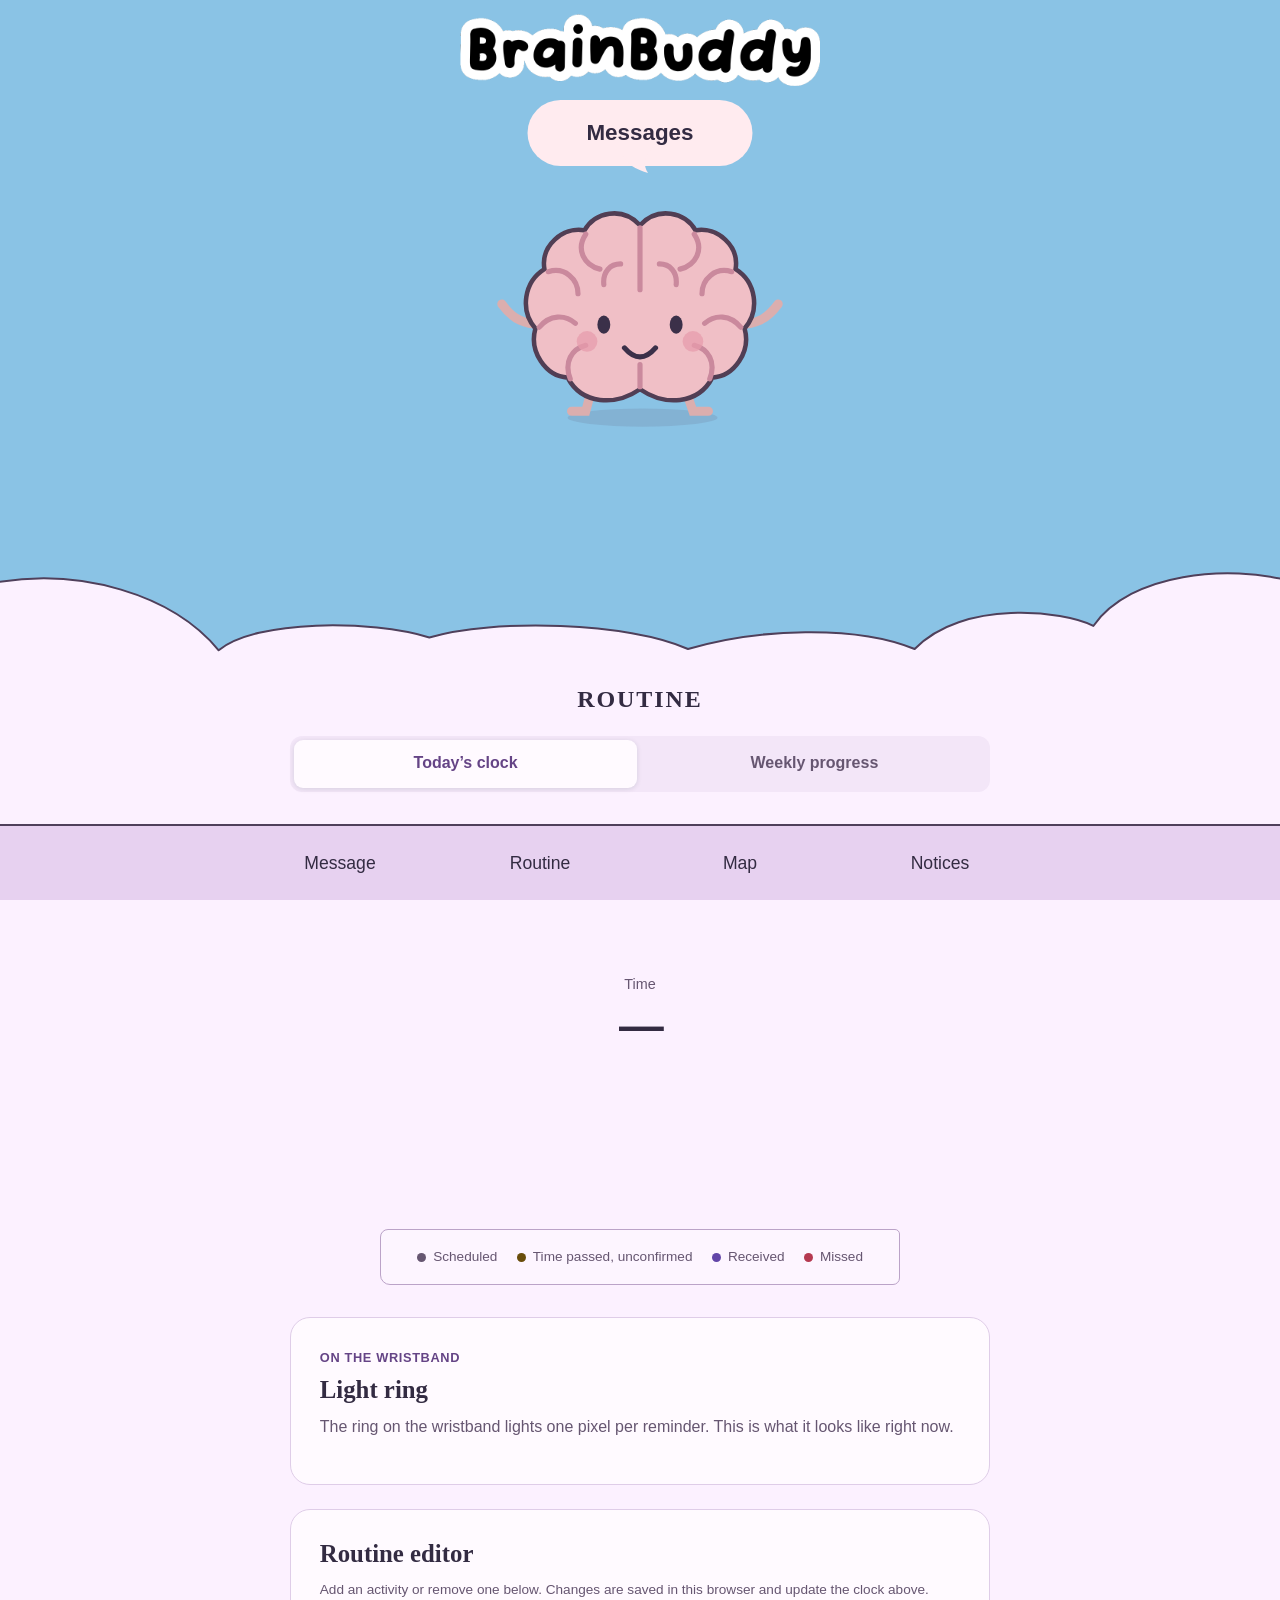
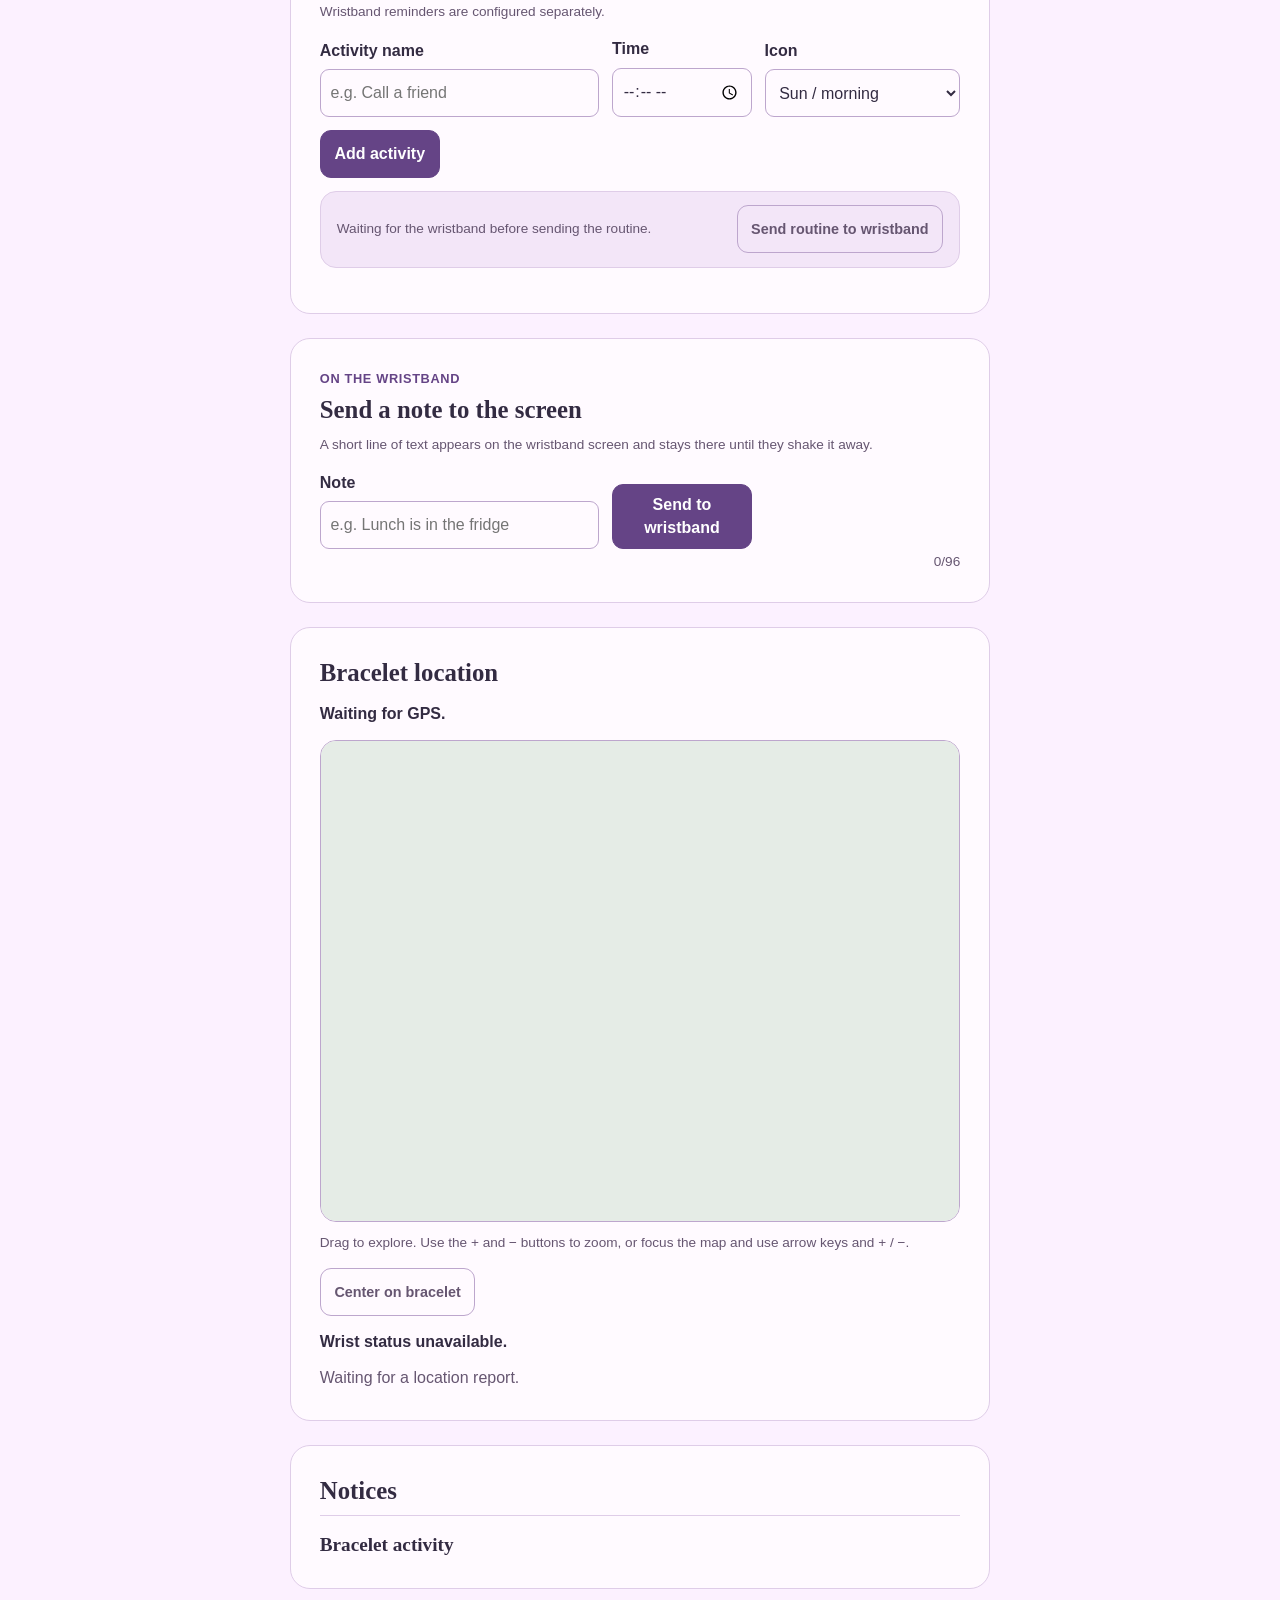
==== commit 4451e6d7: "Merge main: keep Joanne's UI, Lena's live schedule, and the new wrist features Three lines of work m" ====
--- a/app/index.html
+++ b/app/index.html
@@ -11,31 +11,15 @@
     <link rel="stylesheet" href="vendor/leaflet/leaflet.css" />
     <link rel="stylesheet" href="css/style.css" />
   </head>
-  <body>
-    <a class="skip-link" href="#main">Skip to my routine</a>
-    <header class="topbar">
-      <section class="demo-view-bar" aria-label="Choose demo view">
-        <div><strong>Demo view</strong><p>One patient and one caregiver. Switch views to try both sides.</p></div>
-        <div class="demo-view-toggle" role="group" aria-label="View as">
-          <button class="button" type="button" data-demo-role="patient" aria-pressed="true">Patient</button>
-          <button class="button" type="button" data-demo-role="caregiver" aria-pressed="false">Caregiver</button>
-        </div>
-      </section>
-      <div class="topbar-inner">
-        <a class="brand" href="./" aria-label="Brain Buddy home">
-          <span class="brand-mark" title="Brain Buddy"><svg viewBox="0 0 32 32" role="img" aria-label="Brain Buddy"><path d="M16 26c-2 2-6 1-7-2-4 1-7-3-5-6-3-3-1-8 3-8-1-4 3-7 6-5 2-3 6-3 8 0 3-2 7 1 6 5 4 0 6 5 3 8 2 3-1 7-5 6-1 3-5 4-7 2Z"/><path d="M16 7v19M10 9c2 2 2 4 0 6m12-6c-2 2-2 4 0 6M7 15c3-1 5 1 5 4m13-4c-3-1-5 1-5 4M10 22c2-2 4-2 6 0m6 0c-2-2-4-2-6 0"/></svg></span>
-          <span>Brain Buddy</span>
-        </a>
-      </div>
-    </header>
-
+  <body class="caregiver-app">
+    <a class="skip-link" href="#clock-title">Skip to routine</a>
     <main id="main" class="shell" tabindex="-1">
-      <div class="page-heading">
-        <div><p id="session-date" class="date-line"></p></div>
-        <div id="caregiver-shortcut" class="caregiver-shortcut"><a id="caregiver-call" class="button button-primary" hidden>Call caregiver</a><button id="caregiver-setup-link" class="button button-secondary" type="button">Add caregiver contact</button></div>
-      </div>
-
+      <div class="app-stage">
+      <div id="buddy-scene" class="buddy-scene">
       <section id="brain-buddy" class="brain-buddy-welcome" aria-labelledby="brain-buddy-title">
+        <h1 id="brain-buddy-title"><span class="brain-buddy-logo"><img src="icons/brainbuddy.png" width="1366" height="768" alt="Brain Buddy" fetchpriority="high" /></span></h1>
+        <button id="message-open" class="message-invitation" type="button" aria-expanded="false" aria-controls="buddy-messages"><span id="message-invitation-label">Messages</span></button>
+        <button id="brain-buddy-open" class="brain-buddy-button" type="button" aria-label="Open messages" aria-expanded="false" aria-controls="buddy-messages">
         <svg id="brain-mascot" class="brain-mascot" viewBox="0 0 240 200" role="img" aria-label="Brain Buddy, a smiling pink brain with little arms and feet">
           <ellipse class="mascot-shadow" cx="122" cy="184" rx="58" ry="7"/>
           <g class="mascot-body">
@@ -47,62 +31,42 @@
           <path class="mascot-smile" d="M108 130q12 14 24 0" fill="none" stroke="#3b3049" stroke-width="4" stroke-linecap="round"/>
           </g>
         </svg>
-        <div>
-          <h2 id="brain-buddy-title">Hi, I’m Brain Buddy.</h2>
-          <p class="brain-buddy-intro">A familiar voice, right here with you.</p>
-          <h3 id="latest-message-title">Latest message from your caregiver</h3>
-          <div id="caregiver-latest-message" aria-live="polite" aria-labelledby="latest-message-title"><p class="messages-empty">Checking for a message from your caregiver…</p></div>
-        </div>
+        </button>
       </section>
 
-      <div class="day-grid">
-        <section class="panel messages-panel" aria-labelledby="message-compose-title">
-          <p class="section-label">Stay connected</p><h2 id="message-compose-title">Message your caregiver</h2>
-          <p id="messages-status" class="messages-status" role="status">Connecting to voice messages…</p>
+        <section id="buddy-messages" class="panel messages-panel" aria-labelledby="message-compose-title" tabindex="-1">
+          <p class="section-label">Stay connected</p><h2 id="message-compose-title">Message the patient</h2>
+          <div id="message-thread" role="region" aria-label="Message history" tabindex="0">
+            <div id="message-list"><p class="messages-empty">No messages yet</p></div>
+          </div>
+          <p id="messages-status" class="messages-status" data-kind="hint" role="status"></p>
           <div id="message-conversation">
-            <div id="caregiver-message-history" hidden>
-              <p id="message-role-label" class="message-role-label">Patient view · Send to your caregiver</p>
-              <h3>Messages</h3><div id="message-list" class="message-list" aria-live="polite"></div>
-            </div>
             <div class="message-compose"><p id="message-recording-help">Record up to 30 seconds, then listen and check the words before sending.</p>
               <label class="transcription-option"><input id="message-transcribe" type="checkbox" checked aria-describedby="transcription-help" /> Add speech to text</label>
               <p id="transcription-help">Your browser's speech service may send audio for processing. Turn this off to record audio only.</p>
-              <button id="message-record" class="button button-primary" type="button">Start recording</button>
+              <button id="message-record" class="button button-primary" type="button">Record a voice message</button>
+              <button id="message-text" class="message-text-option" type="button" aria-controls="message-preview" aria-expanded="false">Text your message</button>
               <p id="transcript-status" role="status"></p>
               <div id="message-preview" hidden>
                 <audio id="message-preview-audio" controls aria-label="Listen to your recording"></audio>
                 <label for="message-transcript">Message in words</label>
-                <textarea id="message-transcript" rows="4" maxlength="4000" aria-describedby="transcript-help" placeholder="Your spoken words appear here. You can also type them."></textarea>
+                <textarea id="message-transcript" rows="3" maxlength="4000" aria-describedby="transcript-help" placeholder="Your message…"></textarea>
                 <p id="transcript-help">Check and correct the words before sending. Speech to text can make mistakes.</p>
                 <div class="message-actions"><button id="message-send" class="button button-primary" type="button">Send message</button><button id="message-discard" class="button button-secondary" type="button">Discard</button></div>
               </div>
             </div>
           </div>
         </section>
-        <section id="connection-notice" class="mode-notice" aria-label="Bracelet connection" hidden>
-          <span class="connection-dot" aria-hidden="true"></span>
-          <div><p id="mode-banner" class="notice-title" role="status">Loading your routine…</p><p id="mode-description" class="notice-description"></p></div>
-        </section>
-
-        <section class="panel location-section" aria-labelledby="location-title" hidden>
-          <div class="section-heading"><h2 id="location-title">Bracelet location</h2></div>
-          <p id="location-status" class="location-status" role="status">Waiting for GPS.</p>
-          <figure class="location-map">
-            <div class="location-map-frame">
-              <div id="bracelet-map" role="region" aria-label="Bracelet street map" aria-describedby="location-map-description" tabindex="0"></div>
-            </div>
-            <figcaption id="location-map-description">Drag to explore. Use the + and − buttons to zoom, or focus the map and use arrow keys and + / −.</figcaption>
-          </figure>
-          <p id="location-map-error" class="location-map-error" role="status" hidden></p>
-          <div class="location-map-actions">
-            <button id="location-recenter" class="button button-secondary" type="button" disabled>Center on bracelet</button>
-            <a id="location-open-map" class="button button-secondary" target="_blank" rel="noopener noreferrer" hidden>Open in Google Maps ↗</a>
-          </div>
-          <div class="location-details"><p id="location-wear">Wrist status unavailable.</p><p id="location-room"></p><p id="location-confidence" hidden></p><p id="location-updated">Waiting for a location report.</p></div>
-        </section>
+      </div>
+      <div class="day-grid">
+        <section id="fall-banner" class="fall-banner" aria-live="assertive" hidden></section>
 
         <section class="panel clock-panel" aria-labelledby="clock-title">
-          <div class="section-heading"><div><p class="section-label">At a glance</p><h2 id="clock-title">Your routine</h2></div><span id="clock-activity-count" class="small-badge"></span></div>
+          <svg class="cloud-border" viewBox="0 0 480 100" preserveAspectRatio="none" aria-hidden="true">
+            <path class="cloud-fill" d="M-4 24C30 10 65 33 82 76C96 52 139 52 161 66C185 51 236 54 258 75C284 59 321 56 343 75C361 36 399 45 410 57C424 15 461 9 484 22V102H-4Z"/>
+            <path class="cloud-outline" d="M-4 24C30 10 65 33 82 76C96 52 139 52 161 66C185 51 236 54 258 75C284 59 321 56 343 75C361 36 399 45 410 57C424 15 461 9 484 22" vector-effect="non-scaling-stroke"/>
+          </svg>
+          <div class="section-heading"><div><p class="section-label">At a glance</p><h2 id="clock-title" tabindex="-1">Routine</h2></div><span id="clock-activity-count" class="small-badge"></span></div>
           <div class="view-tabs" role="tablist" aria-label="Routine views">
             <button id="clock-tab" type="button" role="tab" aria-controls="clock-view" aria-selected="true" tabindex="0">Today’s clock</button>
             <button id="progress-tab" type="button" role="tab" aria-controls="progress-view" aria-selected="false" tabindex="-1">Weekly progress</button>
@@ -116,7 +80,7 @@
             </div>
             </div>
             <p id="clock-scroll-help" class="clock-help" hidden>Scroll sideways to see all activity bubbles.</p>
-            <p id="routine-empty" class="messages-empty" hidden>No activities scheduled. Your caregiver can add activities to your routine.</p>
+            <p id="routine-empty" class="messages-empty" hidden>No activities scheduled. Add an activity below.</p>
             <div class="clock-legend"><span><i class="legend-dot" aria-hidden="true"></i> Scheduled</span><span><i class="legend-dot legend-elapsed" aria-hidden="true"></i> Time passed, unconfirmed</span><span><i class="legend-dot legend-done" aria-hidden="true"></i> Received</span><span><i class="legend-dot legend-missed" aria-hidden="true"></i> Missed</span></div>
           </div>
           <div id="progress-view" role="tabpanel" aria-labelledby="progress-tab" hidden tabindex="0">
@@ -134,13 +98,15 @@
           </div>
         </section>
 
-      </div>
+        <section class="panel ring-panel" aria-labelledby="ring-title">
+          <div class="section-heading"><div><p class="section-label">On the wristband</p><h2 id="ring-title" tabindex="-1">Light ring</h2></div></div>
+          <p class="ring-help">The ring on the wristband lights one pixel per reminder. This is what it looks like right now.</p>
+          <div id="routine-ring" aria-live="polite"></div>
+        </section>
 
-      <div class="caregiver-panel" hidden>
-        <div class="caregiver-content">
-          <section aria-labelledby="routine-editor-title">
-            <h2 id="routine-editor-title">Edit routine bubbles</h2>
-            <p class="contact-help">Add an activity or remove one below. Changes are saved in this browser and sent to the wristband, so its reminders match this list.</p>
+        <section id="routine-editor" class="panel routine-editor-panel" aria-labelledby="routine-editor-title">
+            <h2 id="routine-editor-title">Routine editor</h2>
+            <p class="editor-help">Add an activity or remove one below. Changes are saved in this browser and update the clock above. Wristband reminders are configured separately.</p>
             <form id="routine-form" class="routine-form">
               <div><label for="routine-name">Activity name</label><input id="routine-name" type="text" maxlength="60" placeholder="e.g. Call a friend" required /></div>
               <div><label for="routine-time">Time</label><input id="routine-time" type="time" required /></div>
@@ -155,15 +121,56 @@
               <button id="routine-sync-now" class="button button-secondary" type="button" disabled>Send routine to wristband</button>
             </div>
             <ul id="routine-editor-list" class="routine-editor-list" aria-label="Activities in your routine"></ul>
+        </section>
+
+        <section class="panel watch-message-panel" aria-labelledby="watch-message-title">
+          <div class="section-heading"><div><p class="section-label">On the wristband</p><h2 id="watch-message-title" tabindex="-1">Send a note to the screen</h2></div></div>
+          <p class="editor-help">A short line of text appears on the wristband screen and stays there until they shake it away.</p>
+          <form id="watch-message-form" class="routine-form">
+            <div><label for="watch-message-text">Note</label><input id="watch-message-text" type="text" maxlength="96" placeholder="e.g. Lunch is in the fridge" autocomplete="off" /></div>
+            <button id="watch-message-send" class="button button-primary" type="submit">Send to wristband</button>
+          </form>
+          <p id="watch-message-count" class="message-count" aria-hidden="true">0/96</p>
+          <p id="watch-message-status" class="messages-status" role="status"></p>
+        </section>
+
+        <section class="panel location-section" aria-labelledby="location-title">
+          <div class="section-heading"><h2 id="location-title" tabindex="-1">Bracelet location</h2></div>
+          <p id="location-status" class="location-status" role="status">Waiting for GPS.</p>
+          <figure class="location-map">
+            <div class="location-map-frame">
+              <div id="bracelet-map" role="region" aria-label="Bracelet street map" aria-describedby="location-map-description" tabindex="0"></div>
+            </div>
+            <figcaption id="location-map-description">Drag to explore. Use the + and − buttons to zoom, or focus the map and use arrow keys and + / −.</figcaption>
+          </figure>
+          <p id="location-map-error" class="location-map-error" role="status" hidden></p>
+          <div class="location-map-actions">
+            <button id="location-recenter" class="button button-secondary" type="button" disabled>Center on bracelet</button>
+            <a id="location-open-map" class="button button-secondary" target="_blank" rel="noopener noreferrer" hidden>Open in Google Maps ↗</a>
+          </div>
+          <div class="location-details"><p id="location-wear">Wrist status unavailable.</p><p id="location-room"></p><p id="location-confidence" hidden></p><p id="location-updated">Waiting for a location report.</p></div>
+        </section>
+
+        <section id="notices" class="panel notices-panel" aria-labelledby="notices-title">
+          <div class="section-heading"><h2 id="notices-title" tabindex="-1">Notices</h2></div>
+          <section id="connection-notice" class="mode-notice" aria-label="Bracelet connection" hidden>
+            <span class="connection-dot" aria-hidden="true"></span>
+            <div><p id="mode-banner" class="notice-title" role="status">Loading your routine…</p><p id="mode-description" class="notice-description"></p></div>
           </section>
-          <section aria-labelledby="alerts-title"><h2 id="alerts-title">Notices</h2><div id="alerts"></div></section>
-          <section aria-labelledby="timeline-title"><h2 id="timeline-title">Device and recent activity</h2><div id="timeline"></div></section>
-          <section aria-labelledby="contact-settings-title"><h2 id="contact-settings-title">Caregiver contact</h2><p class="contact-help">Add a trusted person’s number for the Call caregiver shortcut. It is saved in this browser.</p><form id="caregiver-form" class="caregiver-form"><label for="caregiver-name">Name</label><input id="caregiver-name" type="text" maxlength="60" autocomplete="name" placeholder="Caregiver name" required /><label for="caregiver-phone">Phone number</label><input id="caregiver-phone" type="tel" maxlength="35" autocomplete="tel" placeholder="Phone number" required /><button class="button button-primary" type="submit">Save contact</button></form><p id="caregiver-save-status" role="status"></p></section>
-        </div>
+          <div id="alerts" aria-label="Wristband notices"></div>
+          <h3 class="activity-heading">Bracelet activity</h3>
+          <div id="timeline" aria-label="Device and recent activity"></div>
+        </section>
       </div>
-      <p class="footer-note"><svg viewBox="0 0 24 24" aria-hidden="true"><path d="M12 3 4 6v6c0 4 8 9 8 9s8-5 8-9V6l-8-3Z"/><path d="m8 12 3 3 5-6"/></svg> A little support. Right here with you.</p>
+      <nav class="bottom-nav" aria-label="Caregiver navigation">
+        <button id="nav-message" type="button" aria-controls="buddy-messages" aria-expanded="false">Message</button>
+        <a id="nav-routine" href="#clock-title">Routine</a>
+        <a id="nav-map" href="#location-title">Map</a>
+        <a id="nav-notices" href="#notices-title">Notices</a>
+      </nav>
+      </div>
       <p id="routine-announcement" class="sr-only" role="status" aria-atomic="true"></p>
-      <noscript><p class="mode-notice">JavaScript is needed to show reminders. Please ask your caregiver to help turn it on.</p></noscript>
+      <noscript><p class="mode-notice">JavaScript is needed to show the routine and messages.</p></noscript>
     </main>
     <script defer src="vendor/leaflet/leaflet.js"></script>
     <script type="module" src="js/app.js"></script>
--- a/app/css/style.css
+++ b/app/css/style.css
@@ -24,14 +24,16 @@
   --clock-track: #d7e4de;
   --clock-tick: #859993;
   --mascot-bg: #eff7f4;
+  --font-body: Verdana, Geneva, sans-serif;
+  --font-heading: Georgia, "Times New Roman", serif;
   font-size: 100%;
 }
 * { box-sizing: border-box; }
 [hidden] { display: none !important; }
-body { margin: 0; background: var(--bg); color: var(--ink); font-family: Verdana, Geneva, sans-serif; line-height: 1.65; }
+body { margin: 0; background: var(--bg); color: var(--ink); font-family: var(--font-body); line-height: 1.65; }
 button { font: inherit; }
 h1, h2, h3, p { margin: 0; }
-h1, h2, h3 { font-family: Georgia, "Times New Roman", serif; letter-spacing: 0; }
+h1, h2, h3 { font-family: var(--font-heading); letter-spacing: 0; }
 h1 { font-size: clamp(2rem, 4vw, 3rem); line-height: 1.15; font-weight: 700; }
 h2 { font-size: 1.55em; line-height: 1.3; font-weight: 700; }
 h3 { font-size: 1.2em; line-height: 1.4; }
@@ -41,11 +43,6 @@
 :focus-visible { outline: 3px solid var(--focus); outline-offset: 5px; }
 .skip-link { position: absolute; left: 1rem; top: -10rem; padding: 0.65rem 1rem; background: var(--panel); z-index: 10; }
 .skip-link:focus { top: 0.5rem; }
-.topbar { border-bottom: 1px solid var(--subtle-border); background: var(--panel); }
-.topbar-inner { max-width: 1160px; padding: 0.8rem 1.5rem; margin: auto; display: flex; align-items: center; justify-content: space-between; gap: 1rem; }
-.brand { display: flex; align-items: center; gap: 0.7rem; color: var(--ink); font-weight: 700; text-decoration: none; white-space: nowrap; }
-.brand-mark { display: grid; place-items: center; width: 44px; height: 44px; border-radius: 14px; background: var(--accent); color: var(--accent-ink); }
-.brand svg { width: 29px; height: 29px; fill: none; stroke: currentColor; stroke-width: 2; stroke-linecap: round; stroke-linejoin: round; }
 .button { display: inline-flex; justify-content: center; align-items: center; gap: 0.5rem; min-height: 48px; padding: 0.55rem 0.85rem; border: 1px solid var(--border); border-radius: 11px; font-weight: 600; line-height: 1.4; background: var(--panel-raised); color: var(--ink); }
 .button svg { width: 22px; height: 22px; flex-shrink: 0; fill: none; stroke: currentColor; stroke-width: 1.8; stroke-linecap: round; stroke-linejoin: round; }
 .button-secondary { background: transparent; font-size: 0.9em; }
@@ -56,13 +53,9 @@
 .button-primary:hover { background: var(--accent); outline: 2px solid var(--accent); outline-offset: 2px; }
 .button-small { font-size: 0.9em; }
 .shell { max-width: 1120px; margin: auto; padding: 2.2rem 1.5rem 1rem; }
-.page-heading { margin-bottom: 1.5rem; display: flex; justify-content: space-between; align-items: center; gap: 1rem; }
-.page-heading > div:first-child { min-width: 0; }
 .brain-buddy-welcome { display: flex; align-items: center; gap: 1.25rem; padding: 0.8rem 1.5rem; margin-bottom: 1.4rem; border: 1px solid var(--subtle-border); border-radius: 20px; background: var(--mascot-bg); }
 .brain-buddy-welcome > div { min-width: 0; flex: 1; }
 .brain-buddy-intro { color: var(--muted); margin-top: 0.4rem; }
-#latest-message-title { margin: 1rem 0 0.6rem; }
-#caregiver-latest-message audio { max-width: 100%; }
 .brain-mascot { display: block; width: clamp(100px, 20vw, 175px); height: auto; flex-shrink: 0; }
 .mascot-shadow { fill: #513e54; opacity: 0.12; }
 .mascot-body { animation: buddy-bob 4s ease-in-out infinite; }
@@ -71,14 +64,6 @@
 @keyframes buddy-bob { 0%, 100% { transform: translateY(0); } 50% { transform: translateY(-5px); } }
 @keyframes buddy-blink { 0%, 43%, 49%, 100% { transform: scaleY(1); } 46% { transform: scaleY(0.1); } }
 @keyframes buddy-wave { 0%, 12%, 28%, 100% { transform: rotate(0deg); } 16%, 24% { transform: rotate(-14deg); } 20% { transform: rotate(8deg); } }
-.demo-view-bar { display: flex; flex-wrap: wrap; align-items: center; justify-content: space-between; gap: 0.8rem; max-width: 1120px; margin: 0 auto; padding: 0.8rem 1.5rem; border-bottom: 1px solid var(--subtle-border); background: var(--panel); }
-.demo-view-bar p { color: var(--muted); font-size: 0.9em; }
-.demo-view-toggle { display: flex; gap: 0.4rem; }
-.demo-view-toggle .button[aria-pressed="true"] { background: var(--accent); color: var(--accent-ink); }
-.message-role-label { color: var(--accent); font-weight: 700; margin: 0.5rem 0 1rem; }
-.caregiver-shortcut { flex: 0 0 auto; max-width: 17rem; }
-.caregiver-shortcut .button { width: 100%; text-align: center; text-decoration: none; }
-.date-line { color: var(--accent); margin-bottom: 0.45rem; min-height: 1.6em; font-size: 0.9em; font-weight: 700; }
 .intro { color: var(--muted); margin-top: 0.65rem; max-width: 60ch; }
 .day-badge { display: flex; align-items: center; gap: 0.4rem; white-space: nowrap; color: var(--warn-ink); background: var(--warn-bg); padding: 0.5rem 0.85rem; border-radius: 99px; }
 .mode-notice { display: flex; align-items: center; gap: 0.8rem; padding: 0.85rem 1rem; border: 1px solid var(--subtle-border); border-radius: 14px; background: var(--panel-raised); margin-bottom: 1.4rem; }
@@ -171,10 +156,6 @@
 #message-preview { display: grid; gap: 0.6rem; min-width: 0; padding: 0.7rem; border: 1px solid var(--border); border-radius: 10px; background: var(--panel); }
 #message-preview[hidden] { display: none; }
 .message-actions { display: flex; flex-wrap: wrap; gap: 0.5rem; }
-.caregiver-panel { margin-top: 1.4rem; border: 1px solid var(--subtle-border); border-radius: 16px; background: var(--panel); }
-.caregiver-content { padding: 0 1.5rem 1.5rem; }
-.caregiver-content section { border-top: 1px solid var(--subtle-border); padding-top: 1.3rem; margin-top: 0.8rem; }
-.caregiver-content section:first-child { border-top: 0; margin-top: 0; }
 .location-status { font-weight: 700; margin: 0.75rem 0; }
 .location-map { margin: 0; }
 .location-map-frame { position: relative; isolation: isolate; overflow: hidden; border: 1px solid var(--border); border-radius: 16px; }
@@ -188,12 +169,7 @@
 .location-map figcaption { color: var(--muted); font-size: 0.85em; margin-top: 0.65rem; }
 .location-details { display: grid; gap: 0.3rem; margin-top: 0.8rem; color: var(--muted); }
 #location-wear { color: var(--ink); font-weight: 700; }
-.contact-help { color: var(--muted); font-size: 0.85em; margin: 0.5rem 0 0.8rem; }
-.caregiver-form { display: grid; grid-template-columns: auto minmax(0, 1fr); align-items: center; gap: 0.6rem; max-width: 34rem; }
-.caregiver-form label { font-weight: 700; }
-.caregiver-form input { width: 100%; min-width: 0; padding: 0.65rem; border: 1px solid var(--border); border-radius: 9px; background: var(--panel); color: var(--ink); font: inherit; }
-.caregiver-form button { grid-column: 2; justify-self: start; }
-#caregiver-save-status { color: var(--accent); margin-top: 0.5rem; }
+.editor-help { color: var(--muted); font-size: 0.85em; margin: 0.5rem 0 0.8rem; }
 .alert-list { list-style: none; padding: 0; margin: 1rem 0; display: grid; gap: 0.7rem; }
 .alert-item { padding: 1rem; border-left: 4px solid var(--warn-ink); color: var(--warn-ink); background: var(--warn-bg); border-radius: 6px; }
 .alert-item.ok { border-left-color: var(--success-ink); background: var(--success-bg); color: var(--success-ink); }
@@ -206,7 +182,6 @@
 .sr-only { position: absolute; width: 1px; height: 1px; padding: 0; margin: -1px; overflow: hidden; clip-path: inset(50%); white-space: nowrap; border: 0; }
 @media (max-width: 800px) {
   .day-grid { grid-template-columns: 1fr; }
-  .page-heading { align-items: flex-start; }
   .clock-panel { padding-bottom: 1.5rem; }
   .routine-clock { max-width: 370px; }
 }
@@ -214,13 +189,8 @@
   .brain-buddy-welcome { flex-direction: column; align-items: stretch; gap: 0.6rem; padding: 1.05rem; }
   .brain-mascot { align-self: center; width: 110px; }
   .brain-buddy-welcome h2 { font-size: 1.25rem; }
-  .topbar-inner { padding: 0.8rem 1rem; gap: 0.5rem; }
-  .brand { font-size: 0.85em; gap: 0.5rem; }
-  .brand-mark { width: 40px; height: 40px; }
   .shell { padding: 1.3rem 0.8rem 0.5rem; }
   h1 { font-size: 1.8em; }
-  .page-heading { display: grid; }
-  .caregiver-shortcut { max-width: none; width: 100%; }
   .day-badge { display: none; }
   .mode-notice { flex-wrap: wrap; gap: 0.5rem; }
   .mode-notice > div { flex-basis: 85%; }
@@ -230,14 +200,6 @@
   .clock-panel .section-heading .small-badge { display: none; }
   .routine-clock { margin-top: 0.4rem; }
   .clock-event { width: 46px; height: 46px; }
-  .caregiver-form { grid-template-columns: 1fr; }
-  .caregiver-form button { grid-column: 1; }
-  .caregiver-content { padding: 0 1rem 1rem; }
-}
-@media (max-width: 360px) {
-  .topbar-inner { padding-inline: 0.65rem; }
-  .brand { font-size: 0.76em; gap: 0.35rem; }
-  .brand-mark { width: 38px; height: 38px; }
 }
 @media (prefers-reduced-motion: reduce) {
   *, *::before, *::after { animation: none !important; transition: none !important; scroll-behavior: auto !important; }
@@ -259,8 +221,166 @@
 .routine-remove { color: var(--missed-bg); background: var(--panel); font-size: 0.85em; flex-shrink: 0; }
 @media (max-width: 600px) { .routine-form { grid-template-columns: minmax(0, 1fr); } }
 
-/* Routine sync and the wristband controls in the notices panel. */
-.routine-sync { display: flex; flex-wrap: wrap; align-items: center; gap: 0.75rem; padding: 0.85rem 1rem; border: 1px solid var(--subtle-border); border-radius: 12px; background: var(--panel-raised); margin-top: 0.8rem; }
+/* Caregiver home and the conversation share one illustrated scene. */
+.message-text-option { justify-self: start; min-height: 44px; border: 0; padding: 0.3rem 0; color: var(--accent); background: transparent; text-decoration: underline; text-underline-offset: 4px; }
+.message-play { display: none; }
+
+.caregiver-app {
+  --sky: #8ac3e5;
+  --cloud: #fcf1ff;
+  --bubble-pink: #ffebef;
+  --bubble-lilac: #ecd9f6;
+  --drawing-ink: #4f405b;
+  --bg: var(--cloud);
+  --panel: #fffaff;
+  --panel-raised: #f3e6f8;
+  --ink: #332b42;
+  --muted: #665671;
+  --accent: #654486;
+  --soft: #f2ddf8;
+  --border: #bda6cd;
+  --subtle-border: #dfcde8;
+  --focus: #624085;
+  --clock-track: #ddcde7;
+  --clock-tick: #a994b6;
+  --mascot-bg: transparent;
+}
+.caregiver-app .shell { max-width: none; padding: 0; }
+.caregiver-app .app-stage { min-height: 100svh; background: var(--cloud); padding-bottom: calc(76px + env(safe-area-inset-bottom)); overflow: clip; }
+.caregiver-app .buddy-scene { position: relative; min-height: clamp(530px, calc(100svh - 220px), 720px); background: var(--sky); padding: 0.5rem 0 100px; }
+.caregiver-app .brain-buddy-welcome { display: contents; }
+.caregiver-app #brain-buddy-title { padding: 0.4rem 1rem 0; }
+/* Frame each uploaded artwork within its transparent margins. */
+.brain-buddy-logo, .routine-logo { position: relative; margin: 0 auto; overflow: hidden; }
+.brain-buddy-logo { display: block; width: min(88%, 360px); aspect-ratio: 942 / 188; }
+.brain-buddy-logo img, .routine-logo img { position: absolute; max-width: none; height: auto; }
+.brain-buddy-logo img { width: 145.0106%; left: -22.6115%; top: -157.9787%; }
+.routine-logo { display: block; width: min(72vw, 320px); aspect-ratio: 1082 / 123; }
+.routine-logo img { width: 126.2477%; left: -12.8466%; top: -262.6016%; }
+.caregiver-app .message-invitation { position: absolute; z-index: 2; top: 100px; left: 50%; transform: translateX(-50%); min-width: 225px; min-height: 66px; padding: 0.7rem 1.5rem; color: var(--ink); background: var(--bubble-pink); border: 0; border-radius: 34px; font: 600 1.4rem/1.4 var(--font-body); }
+.caregiver-app .brain-buddy-button { position: absolute; z-index: 1; top: 185px; left: 50%; width: clamp(240px, 65vw, 310px); padding: 0; background: transparent; border: 0; border-radius: 48%; transform: translateX(-50%); transition: left 550ms ease, top 550ms ease, transform 550ms ease, width 550ms ease; }
+.caregiver-app .brain-mascot { width: 100%; height: auto; margin: 0; }
+.caregiver-app .message-invitation:hover { filter: brightness(1.03); }
+.caregiver-app .messages-panel { display: none; }
+.caregiver-app .buddy-scene.messages-open { min-height: 530px; }
+.caregiver-app .messages-open .message-invitation { display: none; }
+.caregiver-app .messages-open .brain-buddy-button { left: max(0px, calc(50% - 350px)); top: 220px; width: 235px; transform: translateX(-48%) rotate(-9deg); }
+.caregiver-app .messages-open .messages-panel { display: flex; flex-direction: column; gap: 1.1rem; position: relative; z-index: 2; width: min(calc(100% - 104px), 460px); margin: 1rem 16px 0 max(88px, calc(50% - 200px)); padding: 0; background: transparent; border: 0; border-radius: 0; box-shadow: none; animation: conversation-appear 400ms ease both; }
+.caregiver-app .messages-panel:focus { outline: none; }
+.caregiver-app .messages-panel > .section-label, .caregiver-app #message-compose-title,
+.caregiver-app #message-recording-help, .caregiver-app .transcription-option,
+.caregiver-app #transcription-help, .caregiver-app #transcript-help { display: none; }
+.caregiver-app #transcript-status, .caregiver-app #message-preview > label { position: absolute; width: 1px; height: 1px; overflow: hidden; clip-path: inset(50%); white-space: nowrap; }
+.caregiver-app #message-thread {
+  --message-min-height: 80px;
+  --message-gap: 12px;
+  /* Four compact messages fit; longer messages remain fully scrollable. */
+  max-height: calc(4 * var(--message-min-height) + 3 * var(--message-gap) + 24px);
+  overflow-y: auto;
+  overflow-x: hidden;
+  overflow-anchor: none;
+  overscroll-behavior-y: contain;
+  scrollbar-width: thin;
+  scrollbar-color: #76638a transparent;
+  scrollbar-gutter: stable;
+  padding: 0 8px 12px 0;
+}
+.caregiver-app #message-list { display: flex; flex-direction: column; gap: var(--message-gap); padding-block: 6px; }
+.caregiver-app #message-list > .message-card { width: 95%; flex: 0 0 auto; }
+.caregiver-app #message-list > .message-card.sent { margin-left: auto; }
+.caregiver-app .message-card { position: relative; display: grid; grid-template-columns: minmax(0, 1fr) auto; align-items: center; gap: 0.35rem 0.6rem; min-height: var(--message-min-height); padding: 0.75rem 1rem; border: 0; border-radius: 28px; background: var(--bubble-pink); box-shadow: none; }
+.caregiver-app .message-card.sent { border-radius: 28px; background: var(--bubble-lilac); }
+/* Only the final bubble on each side has the curved, downward tail.
+   Earlier replies keep all four corners rounded. */
+.caregiver-app :is(.message-invitation, .message-card.latest-incoming, .message-compose) { isolation: isolate; }
+.caregiver-app :is(.message-invitation, .message-card.latest-incoming, .message-compose)::before {
+  content: "";
+  position: absolute;
+  z-index: -1;
+  bottom: -9px;
+  width: 36px;
+  height: 38px;
+  background: inherit;
+  clip-path: path("M 0 0 H 36 C 34 12 16 20 26 36 C 13 32 5 27 0 18 Z");
+  pointer-events: none;
+}
+.caregiver-app .message-card.latest-incoming::before {
+  left: 0;
+  transform: scaleX(-1);
+}
+.caregiver-app .message-invitation::before {
+  left: 50%;
+  bottom: -18px;
+  width: 28px;
+  height: 22px;
+  transform: translateX(-50%);
+  clip-path: path("M 0 0 H 28 C 25 7 20 15 14 22 C 8 15 3 7 0 0 Z");
+}
+.caregiver-app .message-compose::before { right: 0; }
+.caregiver-app .message-card .message-sender { grid-column: 1 / -1; font-size: 0.73rem; color: var(--muted); font-weight: 500; }
+.caregiver-app .message-card .message-transcript { font-size: 1rem; line-height: 1.55; }
+.caregiver-app .message-card time, .caregiver-app .message-card audio, .caregiver-app .message-transcript-label { display: none; }
+.caregiver-app .message-play { display: grid; place-items: center; width: 46px; height: 46px; padding: 0; border: 1.5px solid var(--drawing-ink); border-radius: 50%; color: var(--drawing-ink); background: #ffffff50; }
+.message-play svg { width: 21px; height: 21px; fill: currentColor; }
+.message-play .pause-icon, .message-play[aria-pressed="true"] .play-icon { display: none; }
+.message-play[aria-pressed="true"] .pause-icon { display: block; }
+.caregiver-app #message-list .messages-empty { min-height: 94px; display: grid; align-items: center; padding: 1rem; color: var(--muted); background: var(--bubble-pink); border: 0; border-radius: 28px; }
+.caregiver-app .message-compose { position: relative; display: grid; gap: 0.3rem; margin: 0 0 0 0.75rem; padding: 0.9rem; background: var(--bubble-lilac); border: 0; border-radius: 28px; }
+.caregiver-app #message-record { justify-self: stretch; min-height: 58px; padding: 0.3rem; color: var(--ink); background: transparent; border: 0; border-radius: 8px; font: 600 clamp(1.15rem, 4.7vw, 1.4rem)/1.3 var(--font-body); }
+.caregiver-app #message-record:hover { outline: none; background: #ffffff45; }
+.caregiver-app #message-record[data-recording="true"] { color: #842e47; }
+.caregiver-app .message-text-option { justify-self: center; min-height: 44px; padding: 0.3rem; color: #55416c; font-size: 0.85rem; }
+.caregiver-app #message-preview { padding: 0.5rem 0 0; background: transparent; border: 0; }
+.caregiver-app #message-transcript { min-height: 105px; padding: 0.75rem; background: #fff8ff; border-color: #b69bc9; border-radius: 13px; }
+.caregiver-app .message-actions { gap: 0.4rem; }
+.caregiver-app .message-actions .button { flex: 1; min-height: 44px; padding-inline: 0.5rem; font-size: 0.85rem; }
+.caregiver-app .messages-status { order: 1; margin: 0; font-size: 0.85rem; }
+.caregiver-app .messages-status[data-kind="hint"], .messages-status:empty { display: none; }
+.caregiver-app .messages-status[data-kind="error"] { color: #74213b; background: #ffecf0; border-radius: 9px; padding: 0.5rem 0.7rem; }
+.caregiver-app .day-grid { display: flex; flex-direction: column; gap: 0; margin: 0; }
+.caregiver-app .clock-panel { position: relative; margin: 0; padding: 0.4rem max(1rem, calc((100% - 700px) / 2)) 2rem; border: 0; border-radius: 0; box-shadow: none; background: var(--cloud); }
+.caregiver-app .cloud-border { display: block; position: absolute; bottom: calc(100% - 1px); left: 0; width: 100%; height: clamp(80px, 10vw, 130px); pointer-events: none; }
+.cloud-fill { fill: var(--cloud); }
+.cloud-outline { fill: none; stroke: var(--drawing-ink); stroke-width: 2; stroke-linecap: round; stroke-linejoin: round; }
+.caregiver-app .clock-panel .section-heading { justify-content: center; margin-bottom: 1.4rem; }
+.caregiver-app .clock-panel .section-label, .caregiver-app .clock-panel .small-badge { display: none; }
+.caregiver-app .clock-panel h2 { text-align: center; font: 700 1.5rem var(--font-heading); text-transform: uppercase; letter-spacing: 0.08em; }
+.caregiver-app .routine-clock { max-width: 370px; }
+.caregiver-app .clock-legend { max-width: 520px; margin: 1.5rem auto 0; padding: 1rem; border: 1.5px solid #bba3c8; border-radius: 8px 5px 7px 10px; gap: 0.8rem 1.2rem; background: #ffffff40; }
+.caregiver-app .bottom-nav { position: fixed; left: 0; right: 0; bottom: 0; z-index: 5; display: grid; grid-template-columns: repeat(4, 1fr); min-height: calc(76px + env(safe-area-inset-bottom)); padding: 0 max(0px, calc((100% - 800px) / 2)) env(safe-area-inset-bottom); background: #e7d1f0; border-top: 2px solid var(--drawing-ink); }
+.caregiver-app .bottom-nav a, .caregiver-app .bottom-nav button { display: grid; place-items: center; min-height: 74px; padding: 0.3rem; color: var(--ink); background: transparent; border: 0; font: 500 clamp(0.82rem, 3.7vw, 1.1rem) var(--font-body); text-decoration: none; }
+.caregiver-app .bottom-nav a:hover, .caregiver-app .bottom-nav button:hover { background: #fff1fb80; }
+.caregiver-app .footer-note { display: none; }
+@keyframes conversation-appear { from { opacity: 0; transform: translateY(10px); } to { opacity: 1; transform: translateY(0); } }
+@media (min-width: 700px) {
+  .caregiver-app .brain-buddy-button { top: 180px; }
+  .caregiver-app .message-invitation { top: 100px; }
+}
+@media (max-width: 360px) {
+  .caregiver-app .messages-open .messages-panel { width: calc(100% - 78px); margin-left: 62px; }
+  .caregiver-app .messages-open .brain-buddy-button { left: -20px; }
+  .caregiver-app .message-card { padding: 0.75rem; gap: 0.3rem; }
+  .caregiver-app .message-compose { margin-left: 0; padding: 0.7rem; }
+}
+
+.caregiver-app .routine-editor-panel,
+.caregiver-app .ring-panel,
+.caregiver-app .watch-message-panel,
+.caregiver-app .location-section,
+.caregiver-app .notices-panel { width: min(calc(100% - 2rem), 700px); margin: 0 auto 1.5rem; background: var(--panel); box-shadow: none; }
+/* The fall banner matches that column but keeps its own alarm colours. The
+   clock panel's cloud edge is absolutely positioned and rises over whatever
+   precedes it, so the banner has to sit above it to stay readable. */
+.caregiver-app .fall-banner { position: relative; z-index: 2; width: min(calc(100% - 2rem), 700px); margin: 1rem auto 1.5rem; }
+.caregiver-app .clock-panel .view-tabs { margin-bottom: 1rem; }
+.caregiver-app .notices-panel .mode-notice { margin-top: 0.9rem; }
+.caregiver-app .activity-heading { padding-top: 1rem; border-top: 1px solid var(--subtle-border); }
+.caregiver-app :is(#clock-title, #location-title, #notices-title) { scroll-margin-top: 1rem; }
+.caregiver-app .bottom-nav a:focus-visible, .caregiver-app .bottom-nav button:focus-visible { outline-offset: -5px; }
+
+/* ---------------------------------------------------------------- routine sync
+   The caregiver's routine on its way to the wristband. */
+.routine-sync { display: flex; flex-wrap: wrap; align-items: center; gap: 0.75rem; padding: 0.85rem 1rem; border: 1px solid var(--subtle-border); border-radius: 16px; background: var(--panel-raised); margin-top: 0.8rem; }
 .routine-sync-status { flex: 1; min-width: 12rem; margin: 0; color: var(--muted); font-size: 0.85em; }
 .routine-sync-status[data-kind="ok"] { color: var(--success-ink); font-weight: 600; }
 .routine-sync-status[data-kind="warn"] { color: var(--warn-ink); font-weight: 600; }
@@ -268,3 +388,41 @@
 .alert-action-card .alert-action { margin-top: 0.7rem; }
 .alert-action-result:empty { display: none; }
 .alert-action-result { margin: 0.6rem 0 0; font-size: 0.9em; font-weight: 600; }
+
+/* ---------------------------------------------------------------- fall banner
+   Deliberately the loudest block on the page: if it is showing, nothing else
+   on the dashboard matters. It spans the grid so it is never a side column. */
+.fall-banner { display: grid; gap: 0.5rem; justify-items: start; padding: 1.15rem 1.35rem; border-radius: 20px; border: 2px solid var(--missed-bg); background: var(--missed-soft); }
+.fall-banner h2 { margin: 0; color: var(--missed-bg); font-size: 1.35rem; }
+.fall-banner p { margin: 0; color: var(--ink); }
+.fall-banner .button { margin-top: 0.35rem; }
+.fall-banner .fall-status { color: var(--muted); font-size: 0.92rem; }
+/* The two escalated stages invert, so a glance at the page cannot miss them. */
+.fall-banner.fall-caregiver, .fall-banner.fall-ems { background: var(--missed-bg); border-color: var(--missed-bg); }
+.fall-banner.fall-caregiver h2, .fall-banner.fall-ems h2,
+.fall-banner.fall-caregiver p, .fall-banner.fall-ems p { color: var(--missed-ink); }
+.fall-banner.fall-caregiver .fall-status, .fall-banner.fall-ems .fall-status { color: #ffe2e7; }
+/* The default disabled style is grey on white, which vanishes once inverted.
+   Keep it legible, and keep it obviously not-clickable. */
+.fall-banner.fall-caregiver .button, .fall-banner.fall-ems .button { color: var(--missed-bg); background: var(--missed-ink); border-color: var(--missed-ink); }
+.fall-banner.fall-caregiver .button:disabled, .fall-banner.fall-ems .button:disabled { color: var(--missed-bg); background: #f2c3cc; border-color: #f2c3cc; opacity: 1; }
+
+.alert-item.alert-serious { border-left: 5px solid var(--missed-bg); padding-left: 0.75rem; }
+.alert-item.alert-serious strong { color: var(--missed-bg); }
+
+/* ---------------------------------------------------------------- light ring
+   A screen copy of the twelve NeoPixels on the wristband. */
+.ring-help { margin: 0 0 0.9rem; color: var(--muted); }
+.ring { display: grid; place-items: center; }
+.ring-dial { position: relative; width: 120px; height: 120px; border-radius: 50%; background: var(--panel-raised); border: 1px solid var(--subtle-border); }
+.ring-pixel { position: absolute; top: 50%; left: 50%; width: 11px; height: 11px; margin: -5.5px; border-radius: 50%; background: var(--clock-track); transform-origin: center; }
+.ring-pixel.lit { background: #1f9e4a; box-shadow: 0 0 6px #1f9e4a8c; }
+.ring-centre { position: absolute; inset: 0; display: grid; align-content: center; justify-items: center; }
+.ring-centre strong { font-size: 1.3rem; line-height: 1.1; }
+.ring-centre span { color: var(--muted); font-size: 0.8rem; }
+.ring-complete .ring-dial { border-color: #1f9e4a; }
+.ring-caption { margin: 0.85rem 0 0; color: var(--muted); font-size: 0.95rem; text-align: center; }
+
+.message-count { margin: 0.15rem 0 0; color: var(--muted); font-size: 0.85rem; text-align: right; }
+
+@media (prefers-reduced-motion: reduce) { .ring-pixel { box-shadow: none; } }
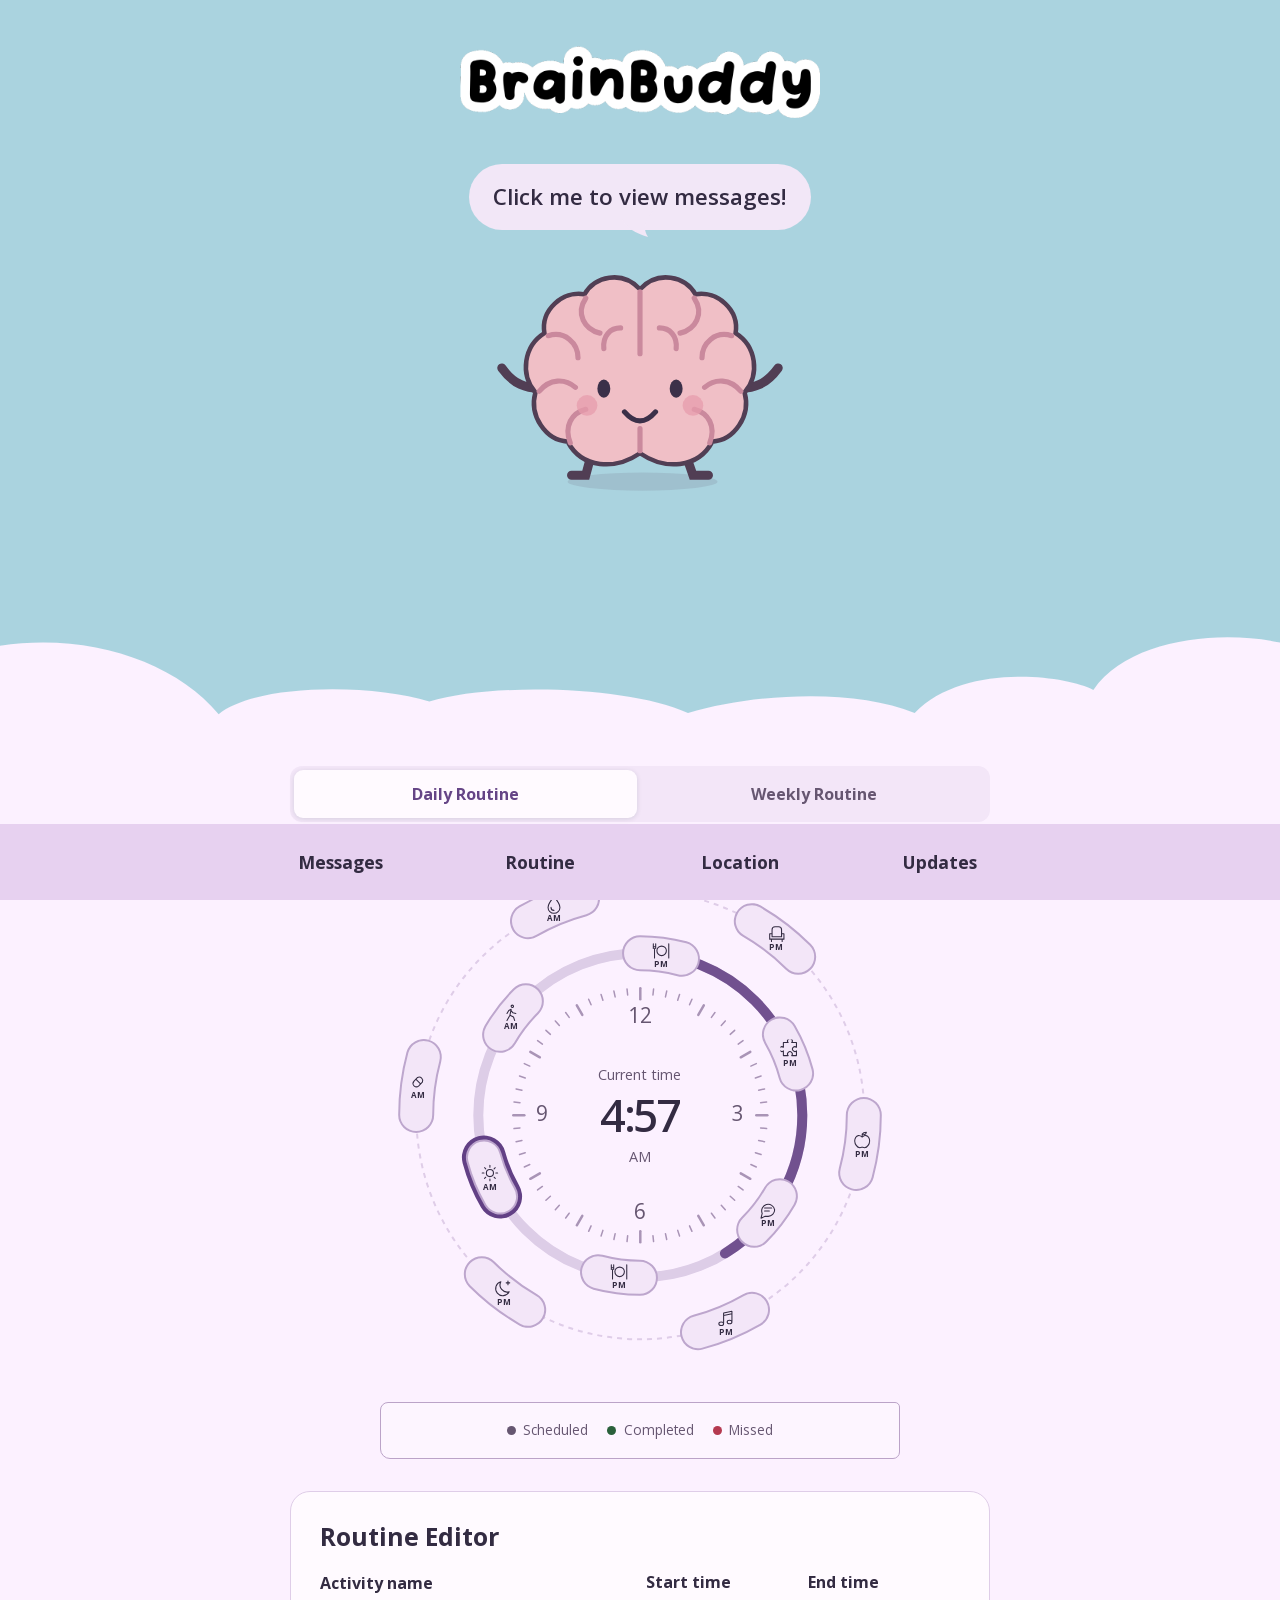
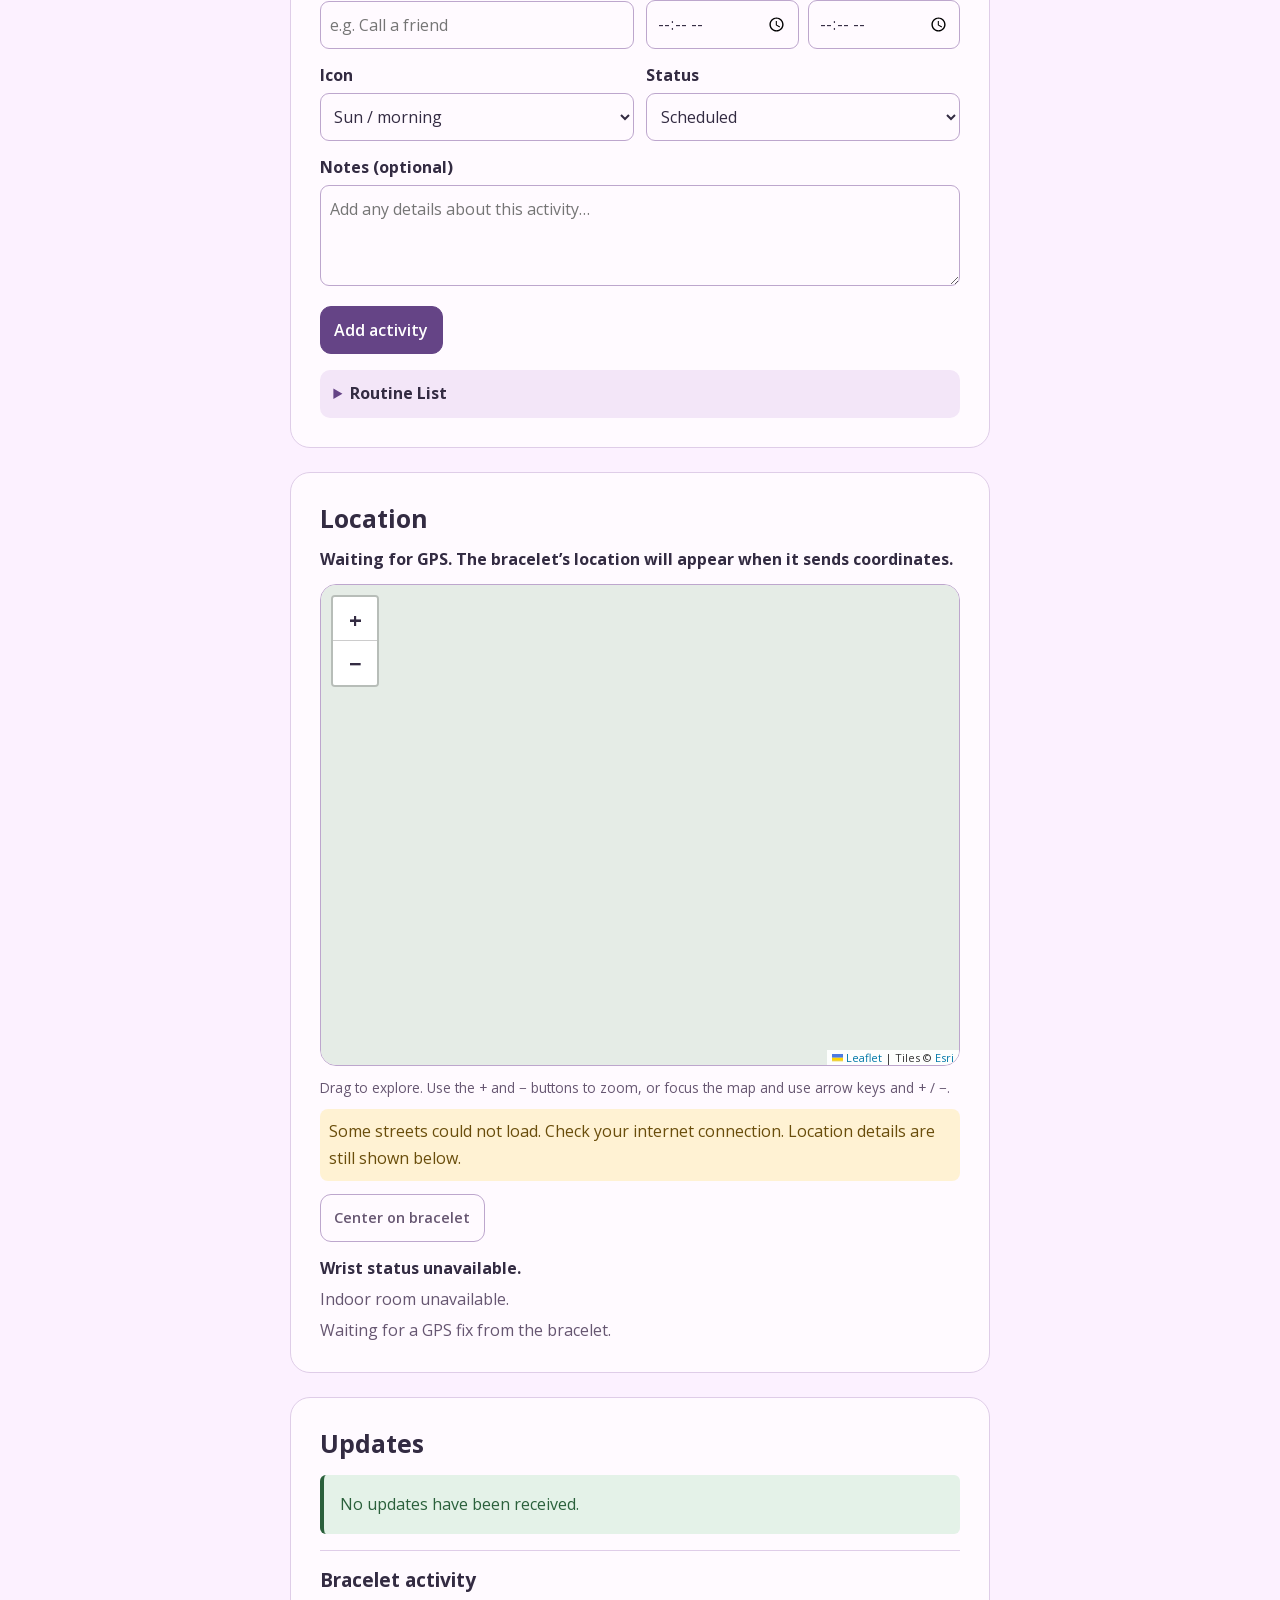
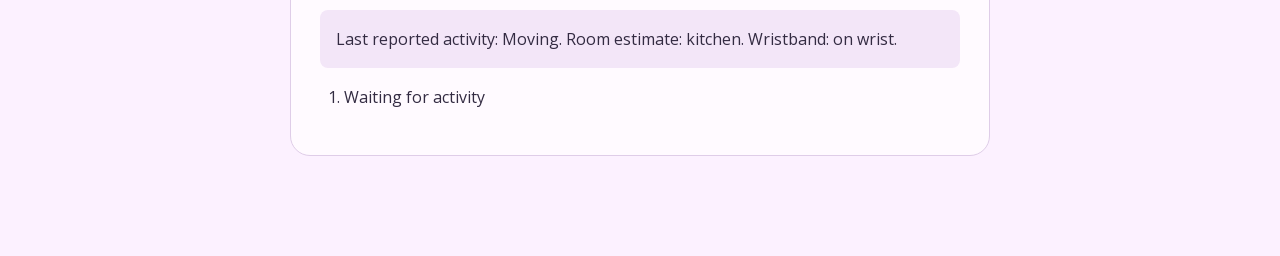
==== commit e7525698: "website final animations + updates" ====
--- a/app/index.html
+++ b/app/index.html
@@ -7,23 +7,27 @@
     <meta name="apple-mobile-web-app-capable" content="yes" />
     <meta name="apple-mobile-web-app-status-bar-style" content="default" />
     <link rel="manifest" href="manifest.json" />
+    <link rel="icon" href="favicon.ico" sizes="16x16 32x32" />
+    <link rel="icon" href="icons/app-icon.svg" type="image/svg+xml" sizes="any" />
+    <link rel="apple-touch-icon" href="icons/apple-touch-icon.png" sizes="180x180" />
     <title>Brain Buddy</title>
+    <link rel="preload" href="fonts/open-sans/open-sans-latin.woff2" as="font" type="font/woff2" crossorigin />
     <link rel="stylesheet" href="vendor/leaflet/leaflet.css" />
     <link rel="stylesheet" href="css/style.css" />
   </head>
   <body class="caregiver-app">
-    <a class="skip-link" href="#clock-title">Skip to routine</a>
+    <a class="skip-link" href="#routine">Skip to routine</a>
     <main id="main" class="shell" tabindex="-1">
       <div class="app-stage">
       <div id="buddy-scene" class="buddy-scene">
       <section id="brain-buddy" class="brain-buddy-welcome" aria-labelledby="brain-buddy-title">
         <h1 id="brain-buddy-title"><span class="brain-buddy-logo"><img src="icons/brainbuddy.png" width="1366" height="768" alt="Brain Buddy" fetchpriority="high" /></span></h1>
-        <button id="message-open" class="message-invitation" type="button" aria-expanded="false" aria-controls="buddy-messages"><span id="message-invitation-label">Messages</span></button>
+        <button id="message-open" class="message-invitation" type="button" aria-expanded="false" aria-controls="buddy-messages"><span id="message-invitation-label">Click me to view messages!</span></button>
         <button id="brain-buddy-open" class="brain-buddy-button" type="button" aria-label="Open messages" aria-expanded="false" aria-controls="buddy-messages">
         <svg id="brain-mascot" class="brain-mascot" viewBox="0 0 240 200" role="img" aria-label="Brain Buddy, a smiling pink brain with little arms and feet">
           <ellipse class="mascot-shadow" cx="122" cy="184" rx="58" ry="7"/>
           <g class="mascot-body">
-          <g fill="none" stroke="#dbaeae" stroke-width="7" stroke-linecap="round"><path d="m85 153-7 26h-11m85-26 9 26h12"/><path class="mascot-arm" d="M50 111C31 114 21 107 13 96"/><path class="mascot-arm mascot-wave" d="M190 111C209 114 219 107 227 96"/></g>
+          <g fill="none" stroke="#513e54" stroke-width="7" stroke-linecap="round"><path d="m85 153-7 26h-11m85-26 9 26h12"/><path class="mascot-arm" stroke="#513e54" d="M50 111C31 114 21 107 13 96"/><path class="mascot-arm mascot-wave" stroke="#513e54" d="M190 111C209 114 219 107 227 96"/></g>
           <path d="M120 35c-14-15-35-10-43 4-17-3-34 12-31 30-16 10-19 32-7 46-5 18 8 37 25 38 11 21 37 22 56 9 19 13 45 12 56-9 17-1 30-20 25-38 12-14 9-36-7-46 3-18-14-33-31-30-8-14-29-19-43-4Z" fill="#f0bfc6" stroke="#513e54" stroke-width="3.5"/>
           <path d="M120 37v48m0 58v17M78 42c-8 12-1 24 11 27m-40 2c13-4 23 6 23 17m-30 26c8-10 20-10 28-3m-4 43c-5-13 1-23 12-26m84-86c8 12 1 24-11 27m40 2c-13-4-23 6-23 17m30 26c-8-10-20-10-28-3m4 43c5-13-1-23-12-26M92 81c-1-10 5-16 13-16m43 16c1-10-5-16-13-16" fill="none" stroke="#ca899d" stroke-width="4" stroke-linecap="round"/>
           <ellipse class="mascot-eye" cx="92" cy="112" rx="5" ry="7" fill="#3b3049"/><ellipse class="mascot-eye" cx="148" cy="112" rx="5" ry="7" fill="#3b3049"/>
@@ -41,15 +45,15 @@
           </div>
           <p id="messages-status" class="messages-status" data-kind="hint" role="status"></p>
           <div id="message-conversation">
-            <div class="message-compose"><p id="message-recording-help">Record up to 30 seconds, then listen and check the words before sending.</p>
+            <div class="message-compose">
               <label class="transcription-option"><input id="message-transcribe" type="checkbox" checked aria-describedby="transcription-help" /> Add speech to text</label>
               <p id="transcription-help">Your browser's speech service may send audio for processing. Turn this off to record audio only.</p>
               <button id="message-record" class="button button-primary" type="button">Record a voice message</button>
-              <button id="message-text" class="message-text-option" type="button" aria-controls="message-preview" aria-expanded="false">Text your message</button>
+              <button id="message-text" class="message-text-option" type="button" aria-controls="message-preview" aria-expanded="false">or text your message.</button>
               <p id="transcript-status" role="status"></p>
               <div id="message-preview" hidden>
                 <audio id="message-preview-audio" controls aria-label="Listen to your recording"></audio>
-                <label for="message-transcript">Message in words</label>
+                <label id="message-transcript-label" for="message-transcript">Your message</label>
                 <textarea id="message-transcript" rows="3" maxlength="4000" aria-describedby="transcript-help" placeholder="Your message…"></textarea>
                 <p id="transcript-help">Check and correct the words before sending. Speech to text can make mistakes.</p>
                 <div class="message-actions"><button id="message-send" class="button button-primary" type="button">Send message</button><button id="message-discard" class="button button-secondary" type="button">Discard</button></div>
@@ -59,32 +63,27 @@
         </section>
       </div>
       <div class="day-grid">
-        <section id="fall-banner" class="fall-banner" aria-live="assertive" hidden></section>
-
-        <section class="panel clock-panel" aria-labelledby="clock-title">
+        <section id="routine" class="panel clock-panel" aria-label="Routine" tabindex="-1">
           <svg class="cloud-border" viewBox="0 0 480 100" preserveAspectRatio="none" aria-hidden="true">
             <path class="cloud-fill" d="M-4 24C30 10 65 33 82 76C96 52 139 52 161 66C185 51 236 54 258 75C284 59 321 56 343 75C361 36 399 45 410 57C424 15 461 9 484 22V102H-4Z"/>
-            <path class="cloud-outline" d="M-4 24C30 10 65 33 82 76C96 52 139 52 161 66C185 51 236 54 258 75C284 59 321 56 343 75C361 36 399 45 410 57C424 15 461 9 484 22" vector-effect="non-scaling-stroke"/>
           </svg>
-          <div class="section-heading"><div><p class="section-label">At a glance</p><h2 id="clock-title" tabindex="-1">Routine</h2></div><span id="clock-activity-count" class="small-badge"></span></div>
           <div class="view-tabs" role="tablist" aria-label="Routine views">
-            <button id="clock-tab" type="button" role="tab" aria-controls="clock-view" aria-selected="true" tabindex="0">Today’s clock</button>
-            <button id="progress-tab" type="button" role="tab" aria-controls="progress-view" aria-selected="false" tabindex="-1">Weekly progress</button>
+            <button id="clock-tab" type="button" role="tab" aria-controls="clock-view" aria-selected="true" tabindex="0">Daily Routine</button>
+            <button id="progress-tab" type="button" role="tab" aria-controls="progress-view" aria-selected="false" tabindex="-1">Weekly Routine</button>
           </div>
+          <div id="routine-views">
           <div id="clock-view" role="tabpanel" aria-labelledby="clock-tab">
             <div class="clock-scroll">
             <div id="routine-clock" class="routine-clock">
               <svg id="clock-face" viewBox="0 0 400 400" aria-hidden="true"></svg>
-              <div class="clock-center"><span id="clock-time-label">Time</span><strong id="clock-time">—</strong><span id="clock-period"></span></div>
+              <div class="clock-center"><span id="clock-time-label">Current time</span><strong id="clock-time">—</strong><span id="clock-period"></span></div>
               <div id="clock-events" role="group" aria-label="Choose a routine item"></div>
             </div>
             </div>
-            <p id="clock-scroll-help" class="clock-help" hidden>Scroll sideways to see all activity bubbles.</p>
             <p id="routine-empty" class="messages-empty" hidden>No activities scheduled. Add an activity below.</p>
-            <div class="clock-legend"><span><i class="legend-dot" aria-hidden="true"></i> Scheduled</span><span><i class="legend-dot legend-elapsed" aria-hidden="true"></i> Time passed, unconfirmed</span><span><i class="legend-dot legend-done" aria-hidden="true"></i> Received</span><span><i class="legend-dot legend-missed" aria-hidden="true"></i> Missed</span></div>
+            <div class="clock-legend"><span><i class="legend-dot" aria-hidden="true"></i> Scheduled</span><span><i class="legend-dot legend-done" aria-hidden="true"></i> Completed</span><span><i class="legend-dot legend-missed" aria-hidden="true"></i> Missed</span></div>
           </div>
           <div id="progress-view" role="tabpanel" aria-labelledby="progress-tab" hidden tabindex="0">
-            <p class="progress-intro">A gentle look at reminders recorded during the last seven days.</p>
             <p id="progress-summary" class="progress-summary"></p>
             <figure class="progress-chart" aria-labelledby="progress-chart-title" aria-describedby="progress-note">
               <figcaption id="progress-chart-title">Reminders per day</figcaption>
@@ -92,50 +91,34 @@
                 <div id="progress-scale" class="progress-scale" aria-hidden="true"></div>
                 <div id="progress-days" class="progress-days" role="list" aria-label="Daily reminder results"></div>
               </div>
-              <div class="progress-legend"><span><i class="legend-dot legend-done" aria-hidden="true"></i> Received</span><span><i class="legend-dot legend-missed" aria-hidden="true"></i> Missed</span><span><i class="legend-dot legend-elapsed" aria-hidden="true"></i> Unconfirmed</span></div>
+              <div class="progress-legend"><span><i class="legend-dot legend-done" aria-hidden="true"></i> Completed</span><span><i class="legend-dot legend-missed" aria-hidden="true"></i> Missed</span><span><i class="legend-dot" aria-hidden="true"></i> Scheduled</span></div>
             </figure>
-            <p id="progress-note" class="progress-note">“Received” means a wristband shake was recorded. Days marked “No data” have no recorded results.</p>
+            <p id="progress-note" class="progress-note">“Completed” includes wristband acknowledgements and activities manually marked Completed. Days marked “No data” have no recorded results.</p>
+          </div>
           </div>
         </section>
 
-        <section class="panel ring-panel" aria-labelledby="ring-title">
-          <div class="section-heading"><div><p class="section-label">On the wristband</p><h2 id="ring-title" tabindex="-1">Light ring</h2></div></div>
-          <p class="ring-help">The ring on the wristband lights one pixel per reminder. This is what it looks like right now.</p>
-          <div id="routine-ring" aria-live="polite"></div>
-        </section>
-
         <section id="routine-editor" class="panel routine-editor-panel" aria-labelledby="routine-editor-title">
-            <h2 id="routine-editor-title">Routine editor</h2>
-            <p class="editor-help">Add an activity or remove one below. Changes are saved in this browser and update the clock above. Wristband reminders are configured separately.</p>
+            <h2 id="routine-editor-title">Routine Editor</h2>
             <form id="routine-form" class="routine-form">
               <div><label for="routine-name">Activity name</label><input id="routine-name" type="text" maxlength="60" placeholder="e.g. Call a friend" required /></div>
-              <div><label for="routine-time">Time</label><input id="routine-time" type="time" required /></div>
+              <div class="routine-time-window"><div><label for="routine-time">Start time</label><input id="routine-time" type="time" required /></div><div><label for="routine-end-time">End time</label><input id="routine-end-time" type="time" required /></div></div>
               <div><label for="routine-icon">Icon</label><select id="routine-icon">
                 <option value="sun">Sun / morning</option><option value="meal">Meal</option><option value="pill">Medication</option><option value="walk">Walk</option><option value="water">Water</option><option value="rest">Rest</option><option value="puzzle">Puzzle</option><option value="snack">Snack</option><option value="chat">Conversation</option><option value="music">Music</option><option value="moon">Moon / evening</option>
               </select></div>
+              <div><label for="routine-completion">Status</label><select id="routine-completion"><option value="pending" selected>Scheduled</option><option value="done">Completed</option><option value="missed">Missed</option></select></div>
+              <div class="routine-notes-field"><label for="routine-notes">Notes (optional)</label><textarea id="routine-notes" rows="3" maxlength="1000" placeholder="Add any details about this activity…"></textarea></div>
               <button class="button button-primary" type="submit">Add activity</button>
             </form>
             <p id="routine-editor-status" class="messages-status" role="status"></p>
-            <div class="routine-sync">
-              <p id="routine-sync-status" class="routine-sync-status" role="status">Waiting for the wristband before sending the routine.</p>
-              <button id="routine-sync-now" class="button button-secondary" type="button" disabled>Send routine to wristband</button>
-            </div>
-            <ul id="routine-editor-list" class="routine-editor-list" aria-label="Activities in your routine"></ul>
-        </section>
-
-        <section class="panel watch-message-panel" aria-labelledby="watch-message-title">
-          <div class="section-heading"><div><p class="section-label">On the wristband</p><h2 id="watch-message-title" tabindex="-1">Send a note to the screen</h2></div></div>
-          <p class="editor-help">A short line of text appears on the wristband screen and stays there until they shake it away.</p>
-          <form id="watch-message-form" class="routine-form">
-            <div><label for="watch-message-text">Note</label><input id="watch-message-text" type="text" maxlength="96" placeholder="e.g. Lunch is in the fridge" autocomplete="off" /></div>
-            <button id="watch-message-send" class="button button-primary" type="submit">Send to wristband</button>
-          </form>
-          <p id="watch-message-count" class="message-count" aria-hidden="true">0/96</p>
-          <p id="watch-message-status" class="messages-status" role="status"></p>
+            <details class="routine-list-dropdown">
+              <summary>Routine List</summary>
+              <ul id="routine-editor-list" class="routine-editor-list" aria-label="Activities in your routine"></ul>
+            </details>
         </section>
 
         <section class="panel location-section" aria-labelledby="location-title">
-          <div class="section-heading"><h2 id="location-title" tabindex="-1">Bracelet location</h2></div>
+          <div class="section-heading"><h2 id="location-title" tabindex="-1">Location</h2></div>
           <p id="location-status" class="location-status" role="status">Waiting for GPS.</p>
           <figure class="location-map">
             <div class="location-map-frame">
@@ -152,26 +135,39 @@
         </section>
 
         <section id="notices" class="panel notices-panel" aria-labelledby="notices-title">
-          <div class="section-heading"><h2 id="notices-title" tabindex="-1">Notices</h2></div>
+          <div class="section-heading"><h2 id="notices-title" tabindex="-1">Updates</h2></div>
           <section id="connection-notice" class="mode-notice" aria-label="Bracelet connection" hidden>
             <span class="connection-dot" aria-hidden="true"></span>
             <div><p id="mode-banner" class="notice-title" role="status">Loading your routine…</p><p id="mode-description" class="notice-description"></p></div>
           </section>
-          <div id="alerts" aria-label="Wristband notices"></div>
+          <div id="alerts" aria-label="Wristband updates"></div>
           <h3 class="activity-heading">Bracelet activity</h3>
           <div id="timeline" aria-label="Device and recent activity"></div>
         </section>
       </div>
-      <nav class="bottom-nav" aria-label="Caregiver navigation">
-        <button id="nav-message" type="button" aria-controls="buddy-messages" aria-expanded="false">Message</button>
-        <a id="nav-routine" href="#clock-title">Routine</a>
-        <a id="nav-map" href="#location-title">Map</a>
-        <a id="nav-notices" href="#notices-title">Notices</a>
-      </nav>
       </div>
       <p id="routine-announcement" class="sr-only" role="status" aria-atomic="true"></p>
       <noscript><p class="mode-notice">JavaScript is needed to show the routine and messages.</p></noscript>
     </main>
+    <nav class="bottom-nav" aria-label="Caregiver navigation">
+      <button id="nav-message" type="button" aria-controls="buddy-messages" aria-expanded="false">Messages</button>
+      <a id="nav-routine" href="#routine">Routine</a>
+      <a id="nav-map" href="#location-title">Location</a>
+      <a id="nav-notices" href="#notices-title">Updates</a>
+    </nav>
+    <dialog id="routine-edit-dialog" class="routine-edit-dialog" aria-labelledby="routine-edit-title">
+      <h2 id="routine-edit-title">Edit activity</h2>
+      <form id="routine-edit-form" class="routine-form">
+        <div><label for="routine-edit-name">Activity name</label><input id="routine-edit-name" type="text" maxlength="60" required /></div>
+        <div class="routine-time-window"><div><label for="routine-edit-time">Start time</label><input id="routine-edit-time" type="time" required /></div><div><label for="routine-edit-end-time">End time</label><input id="routine-edit-end-time" type="time" required /></div></div>
+        <div><label for="routine-edit-icon">Icon</label><select id="routine-edit-icon"></select></div>
+        <div><label for="routine-edit-completion">Status</label><select id="routine-edit-completion"><option value="pending">Scheduled</option><option value="done">Completed</option><option value="missed">Missed</option></select></div>
+        <div class="routine-notes-field"><label for="routine-edit-notes">Notes (optional)</label><textarea id="routine-edit-notes" rows="3" maxlength="1000" placeholder="Add any details about this activity…"></textarea></div>
+        <p id="routine-edit-status" class="routine-notes-field messages-status" role="status"></p>
+        <div class="routine-edit-actions"><button class="button button-primary" type="submit">Save changes</button><button id="routine-edit-cancel" class="button button-secondary" type="button">Cancel</button></div>
+      </form>
+    </dialog>
+    <div id="routine-tooltip" class="routine-tooltip" role="tooltip" hidden><strong></strong><span></span></div>
     <script defer src="vendor/leaflet/leaflet.js"></script>
     <script type="module" src="js/app.js"></script>
   </body>
--- a/app/css/style.css
+++ b/app/css/style.css
@@ -1,3 +1,19 @@
+@font-face {
+  font-family: "Open Sans";
+  font-style: normal;
+  font-weight: 300 800;
+  font-display: swap;
+  src: url("../fonts/open-sans/open-sans-latin-ext.woff2") format("woff2");
+  unicode-range: U+0100-02BA, U+02BD-02C5, U+02C7-02CC, U+02CE-02D7, U+02DD-02FF, U+0304, U+0308, U+0329, U+1D00-1DBF, U+1E00-1E9F, U+1EF2-1EFF, U+2020, U+20A0-20AB, U+20AD-20C0, U+2113, U+2C60-2C7F, U+A720-A7FF;
+}
+@font-face {
+  font-family: "Open Sans";
+  font-style: normal;
+  font-weight: 300 800;
+  font-display: swap;
+  src: url("../fonts/open-sans/open-sans-latin.woff2") format("woff2");
+  unicode-range: U+0000-00FF, U+0131, U+0152-0153, U+02BB-02BC, U+02C6, U+02DA, U+02DC, U+0304, U+0308, U+0329, U+2000-206F, U+20AC, U+2122, U+2191, U+2193, U+2212, U+2215, U+FEFF, U+FFFD;
+}
 :root {
   color-scheme: light;
   --bg: #f6f5f0;
@@ -15,7 +31,7 @@
   --missed-bg: #b53950;
   --missed-ink: #ffffff;
   --missed-soft: #fff0f2;
-  --done-bg: #6245a8;
+  --done-bg: #2a603b;
   --done-ink: #ffffff;
   --done-soft: #eee8fb;
   --success-bg: #e4f2e8;
@@ -24,16 +40,19 @@
   --clock-track: #d7e4de;
   --clock-tick: #859993;
   --mascot-bg: #eff7f4;
-  --font-body: Verdana, Geneva, sans-serif;
-  --font-heading: Georgia, "Times New Roman", serif;
+  --font-body: "Open Sans", sans-serif;
+  --font-heading: var(--font-body);
+  --toolbar-height: calc(76px + env(safe-area-inset-bottom, 0px));
+  scroll-padding-bottom: var(--toolbar-height);
+  scroll-behavior: smooth;
   font-size: 100%;
 }
 * { box-sizing: border-box; }
 [hidden] { display: none !important; }
 body { margin: 0; background: var(--bg); color: var(--ink); font-family: var(--font-body); line-height: 1.65; }
-button { font: inherit; }
+button, input, select, textarea { font: inherit; }
 h1, h2, h3, p { margin: 0; }
-h1, h2, h3 { font-family: var(--font-heading); letter-spacing: 0; }
+h1, h2, h3, h4, h5, h6 { font-family: var(--font-heading); font-weight: 700; letter-spacing: 0; }
 h1 { font-size: clamp(2rem, 4vw, 3rem); line-height: 1.15; font-weight: 700; }
 h2 { font-size: 1.55em; line-height: 1.3; font-weight: 700; }
 h3 { font-size: 1.2em; line-height: 1.4; }
@@ -81,7 +100,8 @@
 .view-tabs { display: flex; gap: 0.35rem; padding: 0.25rem; margin-top: 1rem; background: var(--panel-raised); border-radius: 12px; }
 .view-tabs button { flex: 1; min-height: 48px; padding: 0.4rem 0.55rem; border: 0; border-radius: 9px; background: transparent; color: var(--muted); font-weight: 700; line-height: 1.3; }
 .view-tabs button[aria-selected="true"] { background: var(--panel); color: var(--accent); box-shadow: 0 1px 5px #102e3020; }
-.progress-intro { margin: 1rem 0; color: var(--muted); }
+.view-tabs button { transition: background-color 180ms ease, color 180ms ease, box-shadow 180ms ease; }
+#routine-views { display: flow-root; }
 .progress-summary { padding: 0.75rem; border-radius: 10px; color: var(--accent); background: var(--soft); font-weight: 700; }
 .progress-chart { --plot-height: 240px; margin: 1.2rem 0 0; }
 .progress-chart figcaption { font-weight: 700; }
@@ -100,7 +120,7 @@
 .progress-segment:last-child { border-radius: 5px 5px 0 0; }
 .progress-segment.done { background: var(--done-bg); }
 .progress-segment.missed { background: var(--missed-bg); }
-.progress-segment.elapsed { background: var(--warn-ink); }
+.progress-segment.pending { background: var(--muted); }
 .progress-day.no-data .progress-bar::after { content: ""; height: 6px; border: 1px dashed var(--border); background: var(--panel); }
 .progress-day-result { color: var(--muted); font-size: 0.7em; line-height: 1.4; margin-top: 0.3rem; }
 .progress-legend { display: flex; flex-wrap: wrap; gap: 0.5rem 1rem; margin-top: 1rem; color: var(--muted); font-size: 0.85em; }
@@ -109,7 +129,7 @@
 .routine-clock { width: 100%; max-width: 410px; aspect-ratio: 1; position: relative; margin: 0.9rem auto 0; }
 #clock-face { width: 100%; height: 100%; display: block; overflow: visible; }
 .clock-ring { fill: none; stroke: var(--clock-track); stroke-width: 10; }
-.clock-arc { fill: none; stroke: var(--accent); stroke-width: 10; stroke-linecap: round; opacity: 0.9; }
+.clock-arc { transition: stroke-dashoffset 250ms ease; fill: none; stroke: var(--accent); stroke-width: 10; stroke-linecap: round; opacity: 0.9; }
 .clock-tick { stroke: var(--clock-tick); stroke-width: 1.5; stroke-linecap: round; }
 .clock-tick.major { stroke-width: 2.5; }
 .clock-number { fill: var(--muted); font-size: 21px; font-family: inherit; text-anchor: middle; dominant-baseline: middle; }
@@ -120,17 +140,32 @@
 .clock-event svg { width: 23px; height: 23px; flex-shrink: 0; fill: none; stroke: currentColor; stroke-width: 1.8; stroke-linecap: round; stroke-linejoin: round; }
 .clock-event-period { font-size: 9px; line-height: 1.1; font-weight: 700; }
 .clock-event:hover { border-color: var(--accent); }
-.clock-event.elapsed, .clock-event.active { background: var(--warn-bg); color: var(--warn-ink); border-color: var(--warn-ink); }
-.clock-event.done { background: var(--done-bg); color: var(--done-ink); border-color: var(--done-bg); }
+.clock-event svg { transition: transform 180ms ease; }
+.clock-event { transition: left 320ms ease, top 320ms ease, background-color 200ms ease, border-color 200ms ease, color 200ms ease, box-shadow 200ms ease; }
+.clock-event:is(:hover, :focus-visible) .clock-event-content svg { transform: scale(1.12); }
+.routine-tooltip { position: fixed; z-index: 10; display: grid; gap: 0.2rem; max-width: min(220px, calc(100vw - 16px)); padding: 0.65rem 1rem; border-radius: 19px; background: var(--message-bubble); color: var(--ink); box-shadow: 0 3px 14px #513e541c; text-align: center; font-size: 0.85rem; line-height: 1.4; overflow-wrap: anywhere; }
+.routine-tooltip[hidden] { display: none; }
+.routine-tooltip { pointer-events: none; }
+.routine-tooltip { opacity: 1; transform: translateY(0); transition: opacity 150ms ease, transform 150ms ease, display 150ms allow-discrete; }
+.routine-tooltip[hidden] { opacity: 0; transform: translateY(4px); }
+@starting-style { .routine-tooltip:not([hidden]) { opacity: 0; transform: translateY(4px); } }
+.routine-tooltip strong { font-weight: 700; }
+.progress-tooltip { width: min(280px, calc(100vw - 16px)); max-width: min(280px, calc(100vw - 16px)); gap: 0.55rem; text-align: left; font-size: 0.8rem; }
+.progress-tooltip p { margin: 0.15rem 0 0; font-weight: 400; }
+.progress-bar { transition: filter 180ms ease; }
+.progress-bar:hover { filter: brightness(1.12); }
+.routine-tooltip::after { content: ""; position: absolute; top: 100%; left: var(--tail-left, 50%); transform: translateX(-50%); border: 7px solid transparent; border-top-color: var(--message-bubble); border-bottom: 0; }
+.clock-event.done { background: var(--done-bg); color: var(--done-ink); border-color: #163d23; }
 .clock-event.missed { background: var(--missed-bg); color: var(--missed-ink); border-color: var(--missed-bg); }
 .clock-event[aria-pressed="true"] { box-shadow: 0 0 0 5px var(--soft), 0 0 0 7px var(--focus); }
 .clock-event.done::after { content: "✓"; position: absolute; top: -7px; right: -7px; width: 21px; height: 21px; border-radius: 50%; background: var(--done-ink); color: var(--done-bg); font-size: 14px; font-weight: 700; }
 .clock-event.missed::after { content: "!"; position: absolute; top: -7px; right: -7px; width: 21px; height: 21px; border-radius: 50%; background: var(--missed-ink); color: var(--missed-bg); font-size: 14px; font-weight: 700; }
+.clock-event.done::after, .clock-event.missed::after { box-shadow: 0 0 0 1.5px currentColor; }
 .clock-legend { display: flex; justify-content: center; flex-wrap: wrap; gap: 1.2rem; font-size: 0.85em; color: var(--muted); margin-top: 0.85rem; }
 .clock-legend > span { display: flex; align-items: center; gap: 0.45rem; }
 .legend-dot { width: 9px; height: 9px; background: var(--muted); border-radius: 50%; }
-.legend-elapsed { background: var(--warn-ink); }
 .legend-done { background: var(--done-bg); }
+.clock-event.done, .clock-legend .legend-done { --done-bg: #2a603b; }
 .legend-missed { background: var(--missed-bg); }
 .legend-check { font-style: normal; font-weight: 700; color: var(--success-ink); }
 .messages-panel { background: var(--mascot-bg); }
@@ -161,15 +196,15 @@
 .location-map-frame { position: relative; isolation: isolate; overflow: hidden; border: 1px solid var(--border); border-radius: 16px; }
 #bracelet-map { height: clamp(330px, 52vw, 480px); width: 100%; background: #e5ece6; font-family: inherit; }
 #bracelet-map .leaflet-control-zoom a { width: 44px; height: 44px; line-height: 44px; color: var(--ink); }
+#bracelet-map .leaflet-control-zoom a, #bracelet-map .leaflet-popup-close-button { font-family: var(--font-body); }
 #bracelet-map .leaflet-control-attribution { max-width: 100%; font-size: 11px; background: #fffffff0; }
-#bracelet-map .leaflet-tooltip { font: 700 0.85rem/1.4 Verdana, sans-serif; color: var(--ink); padding: 0.45rem 0.7rem; white-space: normal; min-width: 8rem; text-align: center; }
+#bracelet-map .leaflet-tooltip { font: 700 0.85rem/1.4 var(--font-body); color: var(--ink); padding: 0.45rem 0.7rem; white-space: normal; min-width: 8rem; text-align: center; }
 .location-map-actions { display: flex; flex-wrap: wrap; gap: 0.65rem; margin-top: 0.85rem; }
 .location-map-actions a { text-decoration: none; }
 .location-map-error { padding: 0.6rem; margin-top: 0.6rem; background: var(--warn-bg); color: var(--warn-ink); border-radius: 8px; }
 .location-map figcaption { color: var(--muted); font-size: 0.85em; margin-top: 0.65rem; }
 .location-details { display: grid; gap: 0.3rem; margin-top: 0.8rem; color: var(--muted); }
 #location-wear { color: var(--ink); font-weight: 700; }
-.editor-help { color: var(--muted); font-size: 0.85em; margin: 0.5rem 0 0.8rem; }
 .alert-list { list-style: none; padding: 0; margin: 1rem 0; display: grid; gap: 0.7rem; }
 .alert-item { padding: 1rem; border-left: 4px solid var(--warn-ink); color: var(--warn-ink); background: var(--warn-bg); border-radius: 6px; }
 .alert-item.ok { border-left-color: var(--success-ink); background: var(--success-bg); color: var(--success-ink); }
@@ -197,7 +232,6 @@
   .mode-notice .button { margin-left: 1rem; }
   .panel { padding: 1.05rem; border-radius: 18px; }
   .section-heading { flex-wrap: wrap; align-items: flex-start; }
-  .clock-panel .section-heading .small-badge { display: none; }
   .routine-clock { margin-top: 0.4rem; }
   .clock-event { width: 46px; height: 46px; }
 }
@@ -208,10 +242,37 @@
 .clock-scroll { overflow-x: auto; padding: 0.4rem 0.2rem; }
 .clock-help { margin-top: 0.6rem; color: var(--muted); font-size: 0.85em; }
 .clock-extra-ring { fill: none; stroke: var(--subtle-border); stroke-width: 2; stroke-dasharray: 5 5; }
-.routine-form { display: grid; grid-template-columns: minmax(0, 2fr) minmax(0, 1fr) minmax(0, 1.4fr); gap: 0.8rem; align-items: end; }
+.routine-form { display: grid; grid-template-columns: repeat(2, minmax(0, 1fr)); gap: 0.8rem; align-items: end; }
 .routine-form label { display: block; font-weight: 700; margin-bottom: 0.3rem; }
-.routine-form input, .routine-form select { width: 100%; min-width: 0; min-height: 48px; padding: 0.6rem; font: inherit; color: var(--ink); background: var(--panel); border: 1px solid var(--border); border-radius: 9px; }
+.routine-form input, .routine-form select, .routine-form textarea { width: 100%; min-width: 0; min-height: 48px; padding: 0.6rem; font: inherit; color: var(--ink); background: var(--panel); border: 1px solid var(--border); border-radius: 9px; }
+.routine-form textarea { resize: vertical; }
+.routine-notes-field, .routine-edit-actions { grid-column: 1 / -1; }
+.routine-edit-actions, .routine-row-actions { display: flex; gap: 0.5rem; }
+.routine-edit-dialog { width: min(620px, calc(100% - 2rem)); max-height: calc(100dvh - 2rem); overflow-y: auto; padding: 1.5rem; border: 0; border-radius: 24px; color: var(--ink); background: var(--cloud); }
+.routine-edit-dialog::backdrop { background: #3b304955; }
+.routine-edit-dialog { opacity: 0; transform: translateY(12px) scale(0.98); transition: opacity 220ms ease, transform 220ms ease, overlay 220ms allow-discrete, display 220ms allow-discrete; }
+.routine-edit-dialog[open] { opacity: 1; transform: translateY(0) scale(1); }
+.routine-edit-dialog::backdrop { opacity: 0; transition: opacity 220ms ease, overlay 220ms allow-discrete, display 220ms allow-discrete; }
+.routine-edit-dialog[open]::backdrop { opacity: 1; }
+@starting-style {
+  .routine-edit-dialog[open] { opacity: 0; transform: translateY(12px) scale(0.98); }
+  .routine-edit-dialog[open]::backdrop { opacity: 0; }
+}
+.routine-form :is(input, select, textarea), .routine-row-actions .button, .routine-edit-actions .button { transition: background-color 180ms ease, border-color 180ms ease, box-shadow 180ms ease, transform 180ms ease; }
+.routine-row-actions .button:hover, .routine-edit-actions .button:hover { transform: translateY(-1px); }
+.routine-row-actions .button:active, .routine-edit-actions .button:active { transform: translateY(0); }
+.routine-edit-dialog h2 { margin-bottom: 1rem; }
+.routine-item-notes { white-space: pre-wrap; }
+#routine-edit-status:empty { display: none; }
+@media (max-width: 450px) {
+  .routine-editor-list li { flex-wrap: wrap; }
+  .routine-row-actions { width: 100%; justify-content: flex-end; }
+  .routine-edit-dialog { padding: 1rem; }
+}
 .routine-form > button { justify-self: start; }
+.routine-list-dropdown { margin-top: 1rem; }
+.routine-list-dropdown > summary { min-height: 48px; padding: 0.65rem 0.85rem; border-radius: 10px; background: var(--panel-raised); color: var(--ink); font-weight: 700; cursor: pointer; }
+.routine-list-dropdown > summary::marker { color: var(--accent); }
 .routine-editor-list { list-style: none; margin: 1rem 0 0; padding: 0; }
 .routine-editor-list li { display: flex; align-items: center; gap: 0.75rem; padding: 0.7rem 0; border-bottom: 1px solid var(--subtle-border); }
 .routine-editor-list li > div { flex: 1; min-width: 0; overflow-wrap: anywhere; }
@@ -219,17 +280,19 @@
 .routine-editor-icon { display: grid; place-items: center; width: 44px; height: 44px; flex-shrink: 0; color: var(--accent); background: var(--soft); border-radius: 50%; }
 .routine-editor-icon svg { width: 27px; height: 27px; fill: none; stroke: currentColor; stroke-width: 1.8; stroke-linecap: round; stroke-linejoin: round; }
 .routine-remove { color: var(--missed-bg); background: var(--panel); font-size: 0.85em; flex-shrink: 0; }
-@media (max-width: 600px) { .routine-form { grid-template-columns: minmax(0, 1fr); } }
+@media (max-width: 600px) {
+  .routine-form { grid-template-columns: repeat(2, minmax(0, 1fr)); }
+  .routine-form > div:nth-child(-n+2) { grid-column: 1 / -1; }
+}
 
 /* Caregiver home and the conversation share one illustrated scene. */
 .message-text-option { justify-self: start; min-height: 44px; border: 0; padding: 0.3rem 0; color: var(--accent); background: transparent; text-decoration: underline; text-underline-offset: 4px; }
 .message-play { display: none; }
 
 .caregiver-app {
-  --sky: #8ac3e5;
+  --sky: #aad3df; /* Match the ocean fill in the OpenStreetMap tiles. */
   --cloud: #fcf1ff;
-  --bubble-pink: #ffebef;
-  --bubble-lilac: #ecd9f6;
+  --message-bubble: #fcf1ff;
   --drawing-ink: #4f405b;
   --bg: var(--cloud);
   --panel: #fffaff;
@@ -246,31 +309,32 @@
   --mascot-bg: transparent;
 }
 .caregiver-app .shell { max-width: none; padding: 0; }
-.caregiver-app .app-stage { min-height: 100svh; background: var(--cloud); padding-bottom: calc(76px + env(safe-area-inset-bottom)); overflow: clip; }
-.caregiver-app .buddy-scene { position: relative; min-height: clamp(530px, calc(100svh - 220px), 720px); background: var(--sky); padding: 0.5rem 0 100px; }
+.caregiver-app .app-stage { min-height: 100svh; background: var(--cloud); padding-bottom: var(--toolbar-height); overflow: clip; }
+.caregiver-app .buddy-scene { --title-extra-space: 4rem; position: relative; min-height: calc(clamp(530px, calc(100svh - 220px), 720px) + var(--title-extra-space)); background: var(--sky); padding: 0.5rem 0 100px; }
 .caregiver-app .brain-buddy-welcome { display: contents; }
-.caregiver-app #brain-buddy-title { padding: 0.4rem 1rem 0; }
+.caregiver-app #brain-buddy-title { padding: 2.4rem 2rem 2rem; }
 /* Frame each uploaded artwork within its transparent margins. */
 .brain-buddy-logo, .routine-logo { position: relative; margin: 0 auto; overflow: hidden; }
-.brain-buddy-logo { display: block; width: min(88%, 360px); aspect-ratio: 942 / 188; }
+.brain-buddy-logo { display: block; width: min(88%, 360px); aspect-ratio: 942 / 188; animation: title-breathe 5s ease-in-out infinite; }
+@keyframes title-breathe { 0%, 100% { transform: scale(1.02); } 50% { transform: scale(0.98); } }
 .brain-buddy-logo img, .routine-logo img { position: absolute; max-width: none; height: auto; }
 .brain-buddy-logo img { width: 145.0106%; left: -22.6115%; top: -157.9787%; }
 .routine-logo { display: block; width: min(72vw, 320px); aspect-ratio: 1082 / 123; }
 .routine-logo img { width: 126.2477%; left: -12.8466%; top: -262.6016%; }
-.caregiver-app .message-invitation { position: absolute; z-index: 2; top: 100px; left: 50%; transform: translateX(-50%); min-width: 225px; min-height: 66px; padding: 0.7rem 1.5rem; color: var(--ink); background: var(--bubble-pink); border: 0; border-radius: 34px; font: 600 1.4rem/1.4 var(--font-body); }
-.caregiver-app .brain-buddy-button { position: absolute; z-index: 1; top: 185px; left: 50%; width: clamp(240px, 65vw, 310px); padding: 0; background: transparent; border: 0; border-radius: 48%; transform: translateX(-50%); transition: left 550ms ease, top 550ms ease, transform 550ms ease, width 550ms ease; }
+.caregiver-app .message-invitation { --message-bubble: #f2e7f7; position: absolute; z-index: 2; top: calc(100px + var(--title-extra-space)); left: 50%; translate: -50% 0; animation: buddy-bob 4s ease-in-out infinite; min-width: 225px; min-height: 66px; padding: 0.7rem 1.5rem; color: var(--ink); background: var(--message-bubble); border: 0; border-radius: 34px; font: 600 1.4rem/1.4 var(--font-body); }
+.caregiver-app .brain-buddy-button { position: absolute; z-index: 1; top: calc(185px + var(--title-extra-space)); left: 50%; width: clamp(240px, 65vw, 310px); padding: 0; background: transparent; border: 0; border-radius: 48%; transform: translateX(-50%); transition: left 550ms ease, top 550ms ease, transform 550ms ease, width 550ms ease; }
 .caregiver-app .brain-mascot { width: 100%; height: auto; margin: 0; }
-.caregiver-app .message-invitation:hover { filter: brightness(1.03); }
 .caregiver-app .messages-panel { display: none; }
-.caregiver-app .buddy-scene.messages-open { min-height: 530px; }
-.caregiver-app .messages-open .message-invitation { display: none; }
-.caregiver-app .messages-open .brain-buddy-button { left: max(0px, calc(50% - 350px)); top: 220px; width: 235px; transform: translateX(-48%) rotate(-9deg); }
+.caregiver-app .buddy-scene.messages-open { min-height: calc(530px + var(--title-extra-space)); }
+.caregiver-app .messages-open .message-invitation { visibility: hidden; pointer-events: none; }
+.caregiver-app .messages-open .brain-buddy-button { left: max(0px, calc(50% - 350px)); top: calc(220px + var(--title-extra-space)); width: 235px; transform: translateX(-48%) rotate(-9deg); }
 .caregiver-app .messages-open .messages-panel { display: flex; flex-direction: column; gap: 1.1rem; position: relative; z-index: 2; width: min(calc(100% - 104px), 460px); margin: 1rem 16px 0 max(88px, calc(50% - 200px)); padding: 0; background: transparent; border: 0; border-radius: 0; box-shadow: none; animation: conversation-appear 400ms ease both; }
 .caregiver-app .messages-panel:focus { outline: none; }
 .caregiver-app .messages-panel > .section-label, .caregiver-app #message-compose-title,
-.caregiver-app #message-recording-help, .caregiver-app .transcription-option,
+.caregiver-app .transcription-option,
 .caregiver-app #transcription-help, .caregiver-app #transcript-help { display: none; }
-.caregiver-app #transcript-status, .caregiver-app #message-preview > label { position: absolute; width: 1px; height: 1px; overflow: hidden; clip-path: inset(50%); white-space: nowrap; }
+.caregiver-app #transcript-status { position: absolute; width: 1px; height: 1px; overflow: hidden; clip-path: inset(50%); white-space: nowrap; }
+.caregiver-app #message-transcript-label { font-size: 0.85rem; font-weight: 600; color: var(--muted); }
 .caregiver-app #message-thread {
   --message-min-height: 80px;
   --message-gap: 12px;
@@ -283,13 +347,13 @@
   scrollbar-width: thin;
   scrollbar-color: #76638a transparent;
   scrollbar-gutter: stable;
-  padding: 0 8px 12px 0;
+  padding: 0 14px 12px 0;
 }
 .caregiver-app #message-list { display: flex; flex-direction: column; gap: var(--message-gap); padding-block: 6px; }
 .caregiver-app #message-list > .message-card { width: 95%; flex: 0 0 auto; }
 .caregiver-app #message-list > .message-card.sent { margin-left: auto; }
-.caregiver-app .message-card { position: relative; display: grid; grid-template-columns: minmax(0, 1fr) auto; align-items: center; gap: 0.35rem 0.6rem; min-height: var(--message-min-height); padding: 0.75rem 1rem; border: 0; border-radius: 28px; background: var(--bubble-pink); box-shadow: none; }
-.caregiver-app .message-card.sent { border-radius: 28px; background: var(--bubble-lilac); }
+.caregiver-app .message-card { --message-bubble: #f2e7f7; position: relative; display: grid; grid-template-columns: minmax(0, 1fr) auto; align-items: center; gap: 0.35rem 0.6rem; min-height: var(--message-min-height); padding: 0.75rem 1rem; border: 0; border-radius: 28px; background: var(--message-bubble); box-shadow: none; }
+.caregiver-app .message-card.sent { border-radius: 28px; background: var(--message-bubble); }
 /* Only the final bubble on each side has the curved, downward tail.
    Earlier replies keep all four corners rounded. */
 .caregiver-app :is(.message-invitation, .message-card.latest-incoming, .message-compose) { isolation: isolate; }
@@ -324,14 +388,14 @@
 .message-play svg { width: 21px; height: 21px; fill: currentColor; }
 .message-play .pause-icon, .message-play[aria-pressed="true"] .play-icon { display: none; }
 .message-play[aria-pressed="true"] .pause-icon { display: block; }
-.caregiver-app #message-list .messages-empty { min-height: 94px; display: grid; align-items: center; padding: 1rem; color: var(--muted); background: var(--bubble-pink); border: 0; border-radius: 28px; }
-.caregiver-app .message-compose { position: relative; display: grid; gap: 0.3rem; margin: 0 0 0 0.75rem; padding: 0.9rem; background: var(--bubble-lilac); border: 0; border-radius: 28px; }
+.caregiver-app #message-list .messages-empty { min-height: 94px; display: grid; align-items: center; padding: 1rem; color: var(--muted); background: var(--message-bubble); border: 0; border-radius: 28px; }
+.caregiver-app .message-compose { --message-bubble: #f2e7f7; position: relative; display: grid; gap: 0.3rem; margin: 0 0 0 0.75rem; padding: 0.9rem; background: var(--message-bubble); border: 0; border-radius: 28px; }
 .caregiver-app #message-record { justify-self: stretch; min-height: 58px; padding: 0.3rem; color: var(--ink); background: transparent; border: 0; border-radius: 8px; font: 600 clamp(1.15rem, 4.7vw, 1.4rem)/1.3 var(--font-body); }
 .caregiver-app #message-record:hover { outline: none; background: #ffffff45; }
 .caregiver-app #message-record[data-recording="true"] { color: #842e47; }
 .caregiver-app .message-text-option { justify-self: center; min-height: 44px; padding: 0.3rem; color: #55416c; font-size: 0.85rem; }
 .caregiver-app #message-preview { padding: 0.5rem 0 0; background: transparent; border: 0; }
-.caregiver-app #message-transcript { min-height: 105px; padding: 0.75rem; background: #fff8ff; border-color: #b69bc9; border-radius: 13px; }
+.caregiver-app #message-transcript { min-height: 105px; padding: 0.75rem; background: var(--message-bubble); border-color: #b69bc9; border-radius: 13px; }
 .caregiver-app .message-actions { gap: 0.4rem; }
 .caregiver-app .message-actions .button { flex: 1; min-height: 44px; padding-inline: 0.5rem; font-size: 0.85rem; }
 .caregiver-app .messages-status { order: 1; margin: 0; font-size: 0.85rem; }
@@ -339,22 +403,19 @@
 .caregiver-app .messages-status[data-kind="error"] { color: #74213b; background: #ffecf0; border-radius: 9px; padding: 0.5rem 0.7rem; }
 .caregiver-app .day-grid { display: flex; flex-direction: column; gap: 0; margin: 0; }
 .caregiver-app .clock-panel { position: relative; margin: 0; padding: 0.4rem max(1rem, calc((100% - 700px) / 2)) 2rem; border: 0; border-radius: 0; box-shadow: none; background: var(--cloud); }
-.caregiver-app .cloud-border { display: block; position: absolute; bottom: calc(100% - 1px); left: 0; width: 100%; height: clamp(80px, 10vw, 130px); pointer-events: none; }
+.caregiver-app .cloud-border { display: block; position: absolute; bottom: calc(100% - 1px); left: 0; width: 100%; height: clamp(80px, 10vw, 130px); pointer-events: none; transform-origin: center bottom; animation: clouds-rise 6s ease-in-out infinite; }
+@keyframes clouds-rise { 0%, 100% { transform: scaleY(1); } 50% { transform: scaleY(1.35); } }
 .cloud-fill { fill: var(--cloud); }
-.cloud-outline { fill: none; stroke: var(--drawing-ink); stroke-width: 2; stroke-linecap: round; stroke-linejoin: round; }
-.caregiver-app .clock-panel .section-heading { justify-content: center; margin-bottom: 1.4rem; }
-.caregiver-app .clock-panel .section-label, .caregiver-app .clock-panel .small-badge { display: none; }
-.caregiver-app .clock-panel h2 { text-align: center; font: 700 1.5rem var(--font-heading); text-transform: uppercase; letter-spacing: 0.08em; }
 .caregiver-app .routine-clock { max-width: 370px; }
 .caregiver-app .clock-legend { max-width: 520px; margin: 1.5rem auto 0; padding: 1rem; border: 1.5px solid #bba3c8; border-radius: 8px 5px 7px 10px; gap: 0.8rem 1.2rem; background: #ffffff40; }
-.caregiver-app .bottom-nav { position: fixed; left: 0; right: 0; bottom: 0; z-index: 5; display: grid; grid-template-columns: repeat(4, 1fr); min-height: calc(76px + env(safe-area-inset-bottom)); padding: 0 max(0px, calc((100% - 800px) / 2)) env(safe-area-inset-bottom); background: #e7d1f0; border-top: 2px solid var(--drawing-ink); }
-.caregiver-app .bottom-nav a, .caregiver-app .bottom-nav button { display: grid; place-items: center; min-height: 74px; padding: 0.3rem; color: var(--ink); background: transparent; border: 0; font: 500 clamp(0.82rem, 3.7vw, 1.1rem) var(--font-body); text-decoration: none; }
+.caregiver-app .bottom-nav { position: fixed; left: 0; right: 0; bottom: 0; z-index: 5; display: grid; grid-template-columns: repeat(4, 1fr); min-height: var(--toolbar-height); padding: 0 max(0px, calc((100% - 800px) / 2)) env(safe-area-inset-bottom); background: #e7d1f0; }
+.caregiver-app .bottom-nav a, .caregiver-app .bottom-nav button { display: grid; place-items: center; min-height: 76px; padding: 0.3rem; color: var(--ink); background: transparent; border: 0; font: 700 clamp(0.82rem, 3.7vw, 1.1rem) var(--font-body); text-decoration: none; }
 .caregiver-app .bottom-nav a:hover, .caregiver-app .bottom-nav button:hover { background: #fff1fb80; }
 .caregiver-app .footer-note { display: none; }
 @keyframes conversation-appear { from { opacity: 0; transform: translateY(10px); } to { opacity: 1; transform: translateY(0); } }
 @media (min-width: 700px) {
-  .caregiver-app .brain-buddy-button { top: 180px; }
-  .caregiver-app .message-invitation { top: 100px; }
+  .caregiver-app .brain-buddy-button { top: calc(180px + var(--title-extra-space)); }
+  .caregiver-app .message-invitation { top: calc(100px + var(--title-extra-space)); }
 }
 @media (max-width: 360px) {
   .caregiver-app .messages-open .messages-panel { width: calc(100% - 78px); margin-left: 62px; }
@@ -364,65 +425,37 @@
 }
 
 .caregiver-app .routine-editor-panel,
-.caregiver-app .ring-panel,
-.caregiver-app .watch-message-panel,
 .caregiver-app .location-section,
 .caregiver-app .notices-panel { width: min(calc(100% - 2rem), 700px); margin: 0 auto 1.5rem; background: var(--panel); box-shadow: none; }
-/* The fall banner matches that column but keeps its own alarm colours. The
-   clock panel's cloud edge is absolutely positioned and rises over whatever
-   precedes it, so the banner has to sit above it to stay readable. */
-.caregiver-app .fall-banner { position: relative; z-index: 2; width: min(calc(100% - 2rem), 700px); margin: 1rem auto 1.5rem; }
+.caregiver-app :is(#routine-editor-title, #location-title, #notices-title) { width: 100%; text-align: left; }
+.caregiver-app #routine-editor-title { margin-bottom: 1rem; }
 .caregiver-app .clock-panel .view-tabs { margin-bottom: 1rem; }
+.caregiver-app .clock-panel .view-tabs button { font-size: clamp(0.9rem, 4vw, 1rem); }
 .caregiver-app .notices-panel .mode-notice { margin-top: 0.9rem; }
 .caregiver-app .activity-heading { padding-top: 1rem; border-top: 1px solid var(--subtle-border); }
-.caregiver-app :is(#clock-title, #location-title, #notices-title) { scroll-margin-top: 1rem; }
+.caregiver-app :is(#routine, #location-title, #notices-title) { scroll-margin-top: 1rem; }
 .caregiver-app .bottom-nav a:focus-visible, .caregiver-app .bottom-nav button:focus-visible { outline-offset: -5px; }
 
-/* ---------------------------------------------------------------- routine sync
-   The caregiver's routine on its way to the wristband. */
-.routine-sync { display: flex; flex-wrap: wrap; align-items: center; gap: 0.75rem; padding: 0.85rem 1rem; border: 1px solid var(--subtle-border); border-radius: 16px; background: var(--panel-raised); margin-top: 0.8rem; }
-.routine-sync-status { flex: 1; min-width: 12rem; margin: 0; color: var(--muted); font-size: 0.85em; }
-.routine-sync-status[data-kind="ok"] { color: var(--success-ink); font-weight: 600; }
-.routine-sync-status[data-kind="warn"] { color: var(--warn-ink); font-weight: 600; }
-.alert-action-card { border-left-color: var(--accent); background: var(--soft); color: var(--ink); }
-.alert-action-card .alert-action { margin-top: 0.7rem; }
-.alert-action-result:empty { display: none; }
-.alert-action-result { margin: 0.6rem 0 0; font-size: 0.9em; font-weight: 600; }
-
-/* ---------------------------------------------------------------- fall banner
-   Deliberately the loudest block on the page: if it is showing, nothing else
-   on the dashboard matters. It spans the grid so it is never a side column. */
-.fall-banner { display: grid; gap: 0.5rem; justify-items: start; padding: 1.15rem 1.35rem; border-radius: 20px; border: 2px solid var(--missed-bg); background: var(--missed-soft); }
-.fall-banner h2 { margin: 0; color: var(--missed-bg); font-size: 1.35rem; }
-.fall-banner p { margin: 0; color: var(--ink); }
-.fall-banner .button { margin-top: 0.35rem; }
-.fall-banner .fall-status { color: var(--muted); font-size: 0.92rem; }
-/* The two escalated stages invert, so a glance at the page cannot miss them. */
-.fall-banner.fall-caregiver, .fall-banner.fall-ems { background: var(--missed-bg); border-color: var(--missed-bg); }
-.fall-banner.fall-caregiver h2, .fall-banner.fall-ems h2,
-.fall-banner.fall-caregiver p, .fall-banner.fall-ems p { color: var(--missed-ink); }
-.fall-banner.fall-caregiver .fall-status, .fall-banner.fall-ems .fall-status { color: #ffe2e7; }
-/* The default disabled style is grey on white, which vanishes once inverted.
-   Keep it legible, and keep it obviously not-clickable. */
-.fall-banner.fall-caregiver .button, .fall-banner.fall-ems .button { color: var(--missed-bg); background: var(--missed-ink); border-color: var(--missed-ink); }
-.fall-banner.fall-caregiver .button:disabled, .fall-banner.fall-ems .button:disabled { color: var(--missed-bg); background: #f2c3cc; border-color: #f2c3cc; opacity: 1; }
-
-.alert-item.alert-serious { border-left: 5px solid var(--missed-bg); padding-left: 0.75rem; }
-.alert-item.alert-serious strong { color: var(--missed-bg); }
-
-/* ---------------------------------------------------------------- light ring
-   A screen copy of the twelve NeoPixels on the wristband. */
-.ring-help { margin: 0 0 0.9rem; color: var(--muted); }
-.ring { display: grid; place-items: center; }
-.ring-dial { position: relative; width: 120px; height: 120px; border-radius: 50%; background: var(--panel-raised); border: 1px solid var(--subtle-border); }
-.ring-pixel { position: absolute; top: 50%; left: 50%; width: 11px; height: 11px; margin: -5.5px; border-radius: 50%; background: var(--clock-track); transform-origin: center; }
-.ring-pixel.lit { background: #1f9e4a; box-shadow: 0 0 6px #1f9e4a8c; }
-.ring-centre { position: absolute; inset: 0; display: grid; align-content: center; justify-items: center; }
-.ring-centre strong { font-size: 1.3rem; line-height: 1.1; }
-.ring-centre span { color: var(--muted); font-size: 0.8rem; }
-.ring-complete .ring-dial { border-color: #1f9e4a; }
-.ring-caption { margin: 0.85rem 0 0; color: var(--muted); font-size: 0.95rem; text-align: center; }
-
-.message-count { margin: 0.15rem 0 0; color: var(--muted); font-size: 0.85rem; text-align: right; }
-
-@media (prefers-reduced-motion: reduce) { .ring-pixel { box-shadow: none; } }
+.routine-time-window { display: grid; grid-template-columns: repeat(2, minmax(0, 1fr)); gap: 0.6rem; }
+
+.clock-event { width: var(--task-width, 48px); border-radius: 999px; transform: translate(-50%, -50%) rotate(var(--task-angle, 0deg)); transition: width 320ms ease, transform 320ms ease, left 320ms ease, top 320ms ease, background-color 200ms ease, border-color 200ms ease, color 200ms ease, box-shadow 200ms ease; }
+.clock-event-content { display: flex; flex-direction: column; align-items: center; transform: rotate(var(--task-counter-angle, 0deg)); transition: transform 320ms ease; }
+.clock-event::after { transform: rotate(var(--task-counter-angle, 0deg)); }
+
+.clock-event.duration-task { min-width: 0; min-height: 0; background: transparent; border: 0; box-shadow: none; padding: 0; border-radius: 0; transform: translate(-50%, -50%); pointer-events: none; }
+.duration-task .clock-event-content { position: absolute; left: var(--icon-x); top: var(--icon-y); transform: translate(-50%, -50%); pointer-events: auto; }
+.clock-event .task-curve { position: absolute; inset: 0; width: 100%; height: 100%; overflow: visible; transform: none; stroke: none; }
+.task-curve path { fill: none; stroke-linecap: round; transition: stroke 200ms ease; }
+.task-curve-focus { stroke: transparent; stroke-width: 44; pointer-events: none; }
+.task-curve-edge { stroke: var(--border); stroke-width: 36; pointer-events: stroke; }
+.task-curve-fill { stroke: var(--panel-raised); stroke-width: 32; pointer-events: stroke; }
+.done .task-curve-edge { stroke: #163d23; }
+.done .task-curve-fill { stroke: var(--done-bg); }
+.missed .task-curve-edge { stroke: #74213b; }
+.missed .task-curve-fill { stroke: var(--missed-bg); }
+.duration-task:is(:hover, :focus-visible) .task-curve-edge { stroke: var(--accent); }
+.duration-task[aria-pressed="true"] .task-curve-focus, .duration-task:focus-visible .task-curve-focus { stroke: var(--focus); }
+.clock-event.duration-task::after { left: var(--badge-x); top: var(--badge-y); right: auto; width: 12px; height: 12px; font-size: 9px; transform: translate(-50%, -50%); }
+
+.duration-task .clock-event-content svg { width: 19px; height: 19px; }
+.duration-task .clock-event-period { font-size: 8px; }
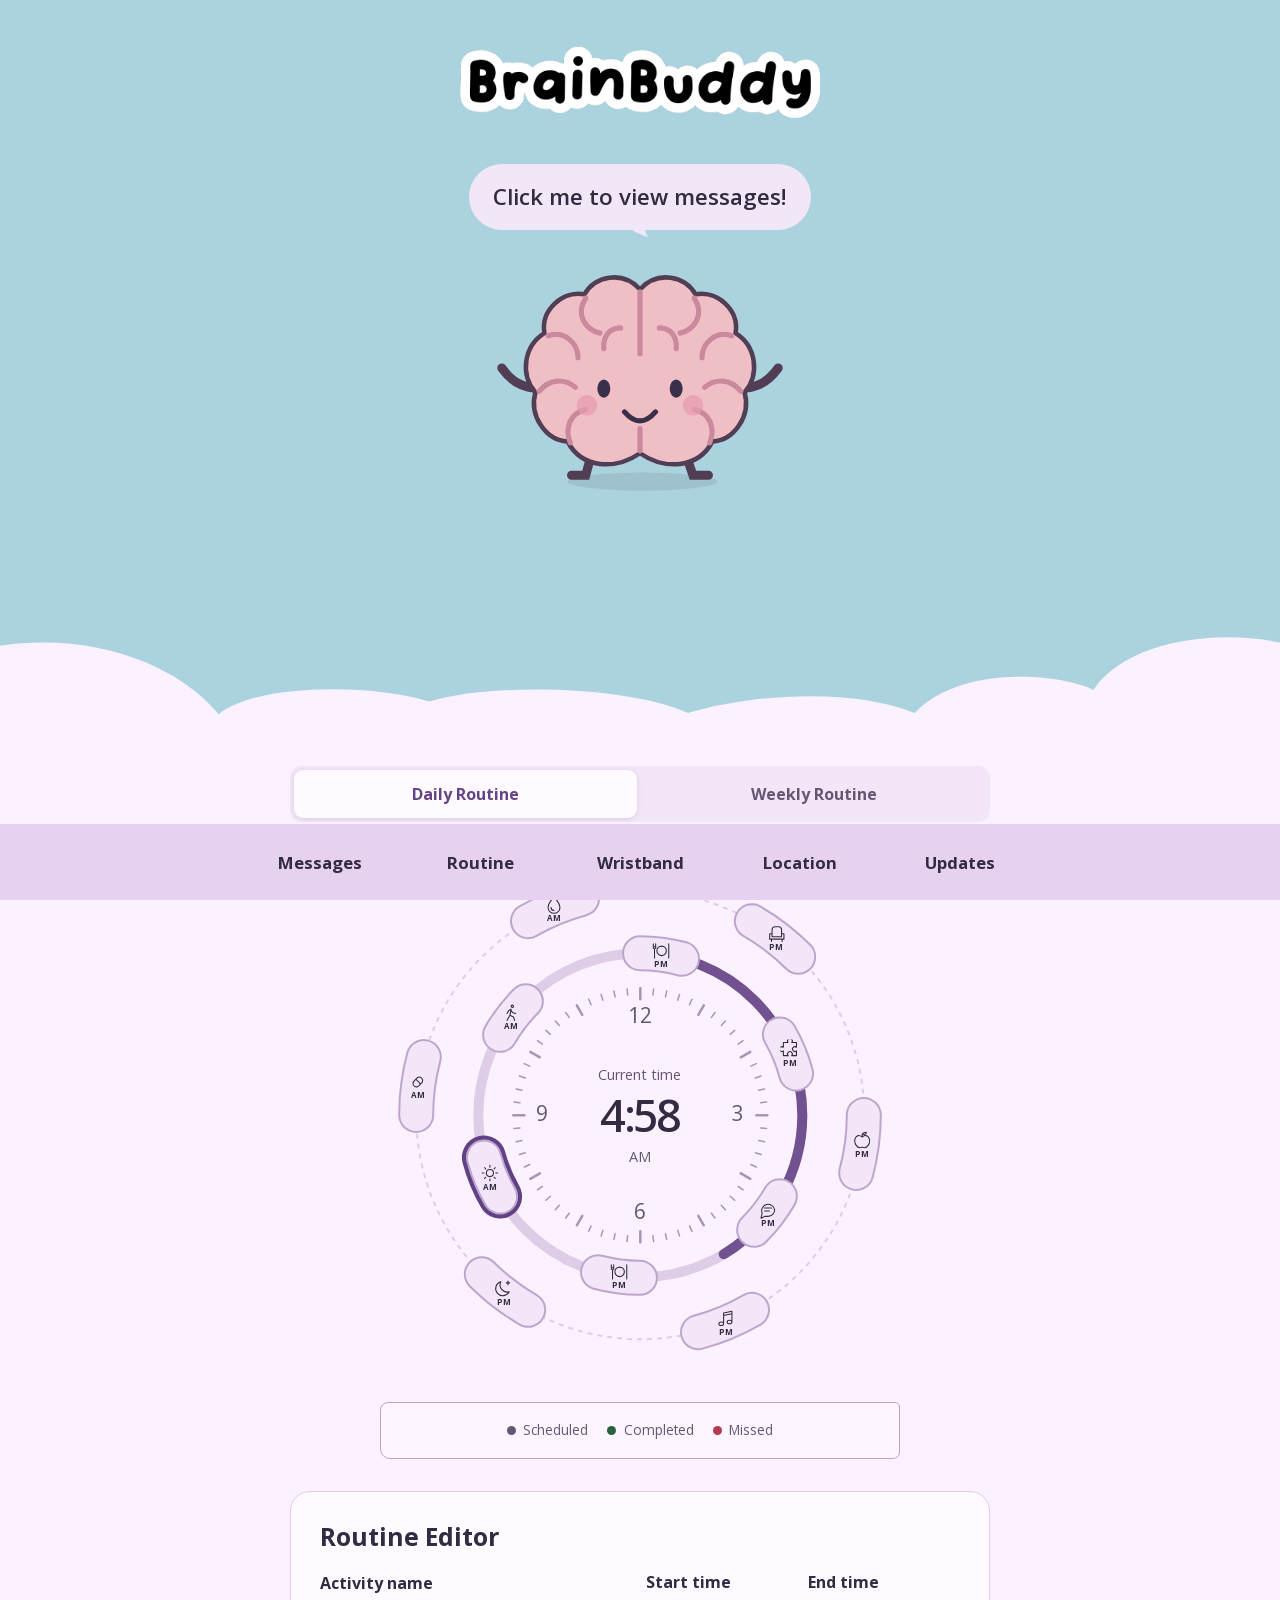
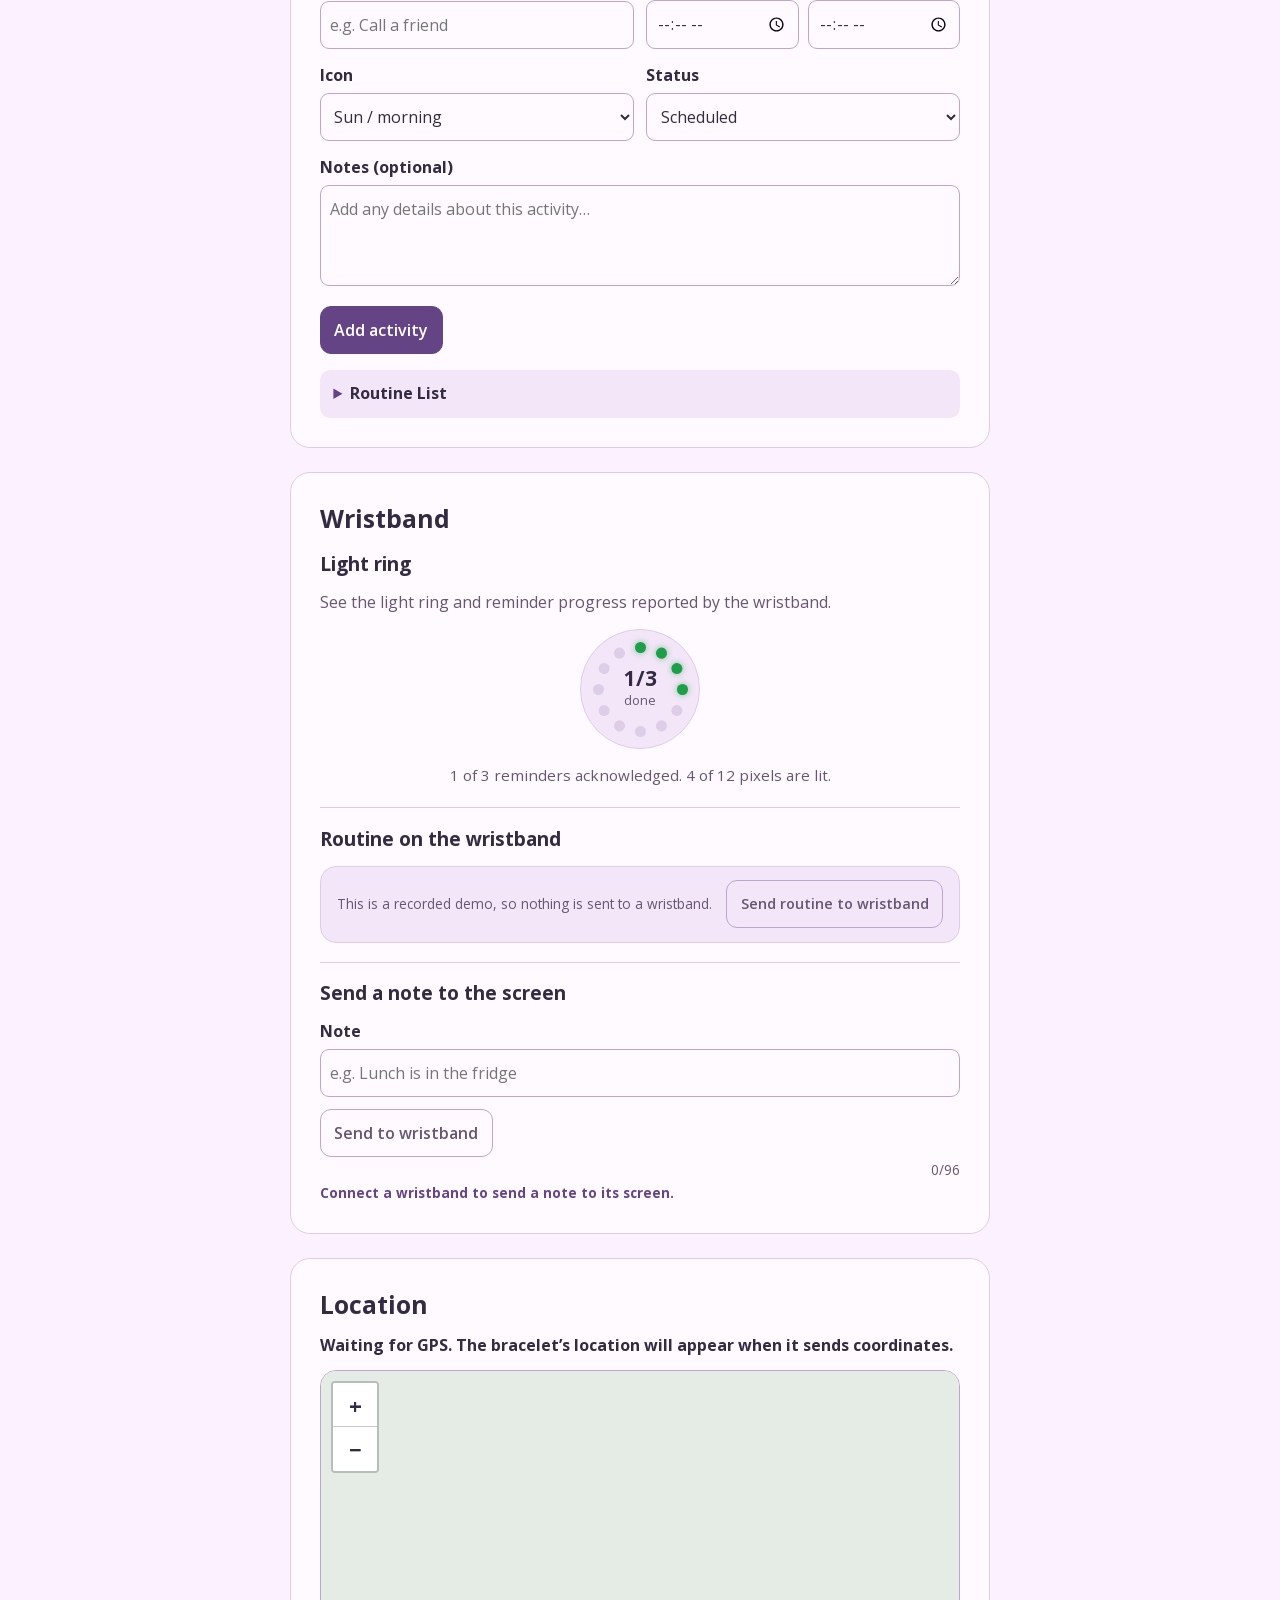
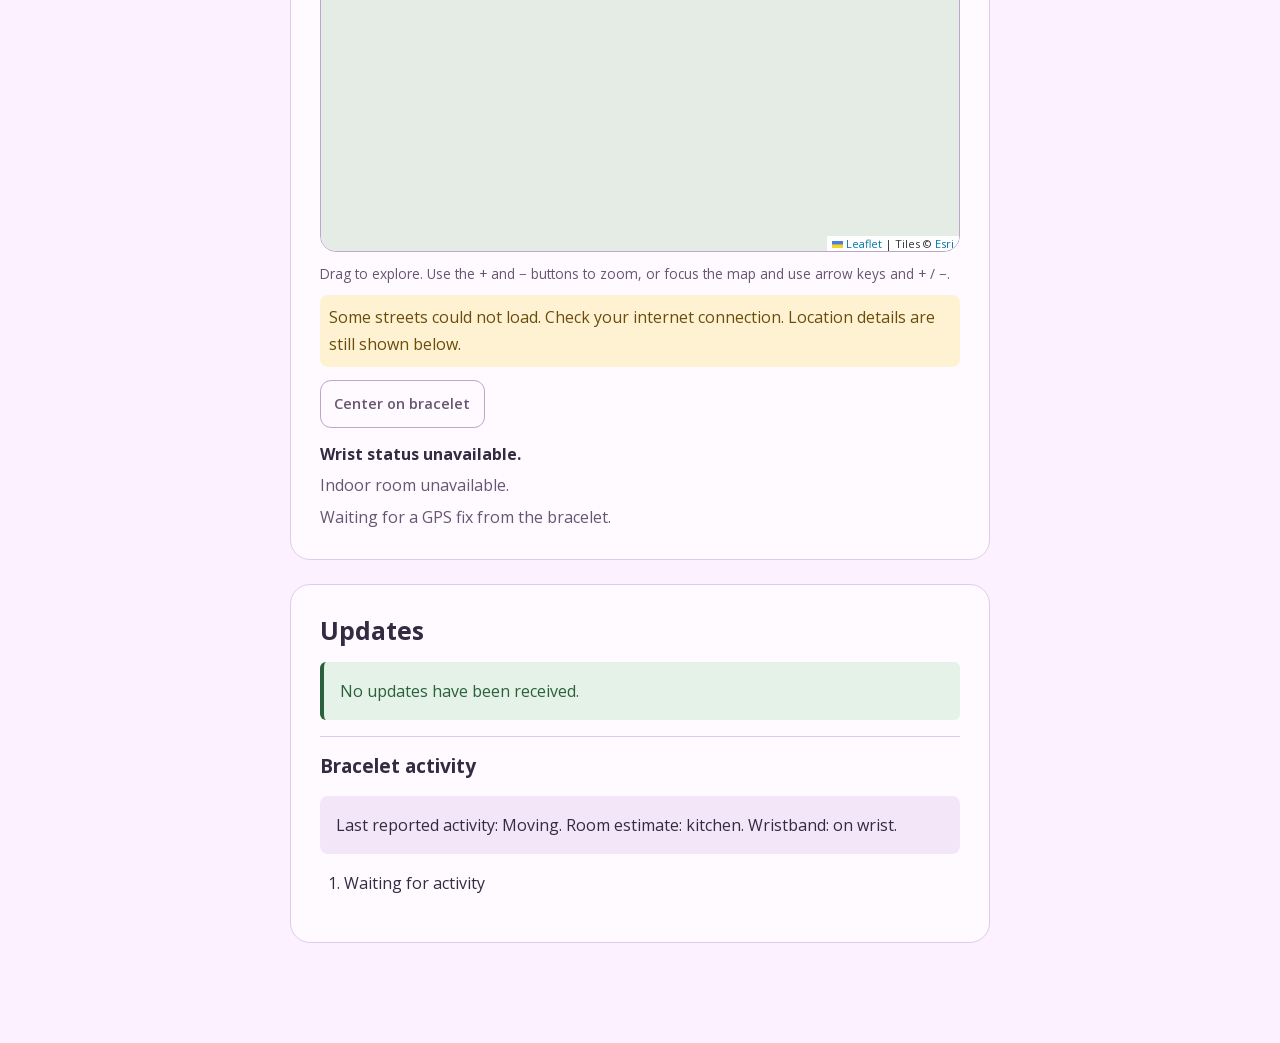
==== commit 20773750: "Merge Joanne's website updates and add Wristband section Preserve main's device integration while re" ====
--- a/app/index.html
+++ b/app/index.html
@@ -63,6 +63,7 @@
         </section>
       </div>
       <div class="day-grid">
+        <section id="fall-banner" class="fall-banner" aria-live="assertive" hidden></section>
         <section id="routine" class="panel clock-panel" aria-label="Routine" tabindex="-1">
           <svg class="cloud-border" viewBox="0 0 480 100" preserveAspectRatio="none" aria-hidden="true">
             <path class="cloud-fill" d="M-4 24C30 10 65 33 82 76C96 52 139 52 161 66C185 51 236 54 258 75C284 59 321 56 343 75C361 36 399 45 410 57C424 15 461 9 484 22V102H-4Z"/>
@@ -117,6 +118,31 @@
             </details>
         </section>
 
+        <section id="wristband" class="panel wristband-panel" aria-labelledby="wristband-title">
+          <h2 id="wristband-title" tabindex="-1">Wristband</h2>
+          <section class="wristband-feature" aria-labelledby="ring-title">
+            <h3 id="ring-title">Light ring</h3>
+            <p class="ring-help">See the light ring and reminder progress reported by the wristband.</p>
+            <div id="routine-ring" aria-live="polite"></div>
+          </section>
+          <section class="wristband-feature" aria-labelledby="routine-sync-title">
+            <h3 id="routine-sync-title">Routine on the wristband</h3>
+            <div class="routine-sync">
+              <p id="routine-sync-status" class="routine-sync-status" role="status">Waiting for the wristband before sending the routine.</p>
+              <button id="routine-sync-now" class="button button-secondary" type="button" disabled>Send routine to wristband</button>
+            </div>
+          </section>
+          <section class="wristband-feature" aria-labelledby="watch-message-title">
+            <h3 id="watch-message-title">Send a note to the screen</h3>
+            <form id="watch-message-form" class="watch-message-form">
+              <div><label for="watch-message-text">Note</label><input id="watch-message-text" type="text" maxlength="96" placeholder="e.g. Lunch is in the fridge" autocomplete="off" /></div>
+              <button id="watch-message-send" class="button button-primary" type="submit">Send to wristband</button>
+            </form>
+            <p id="watch-message-count" class="message-count" aria-hidden="true">0/96</p>
+            <p id="watch-message-status" class="messages-status" role="status"></p>
+          </section>
+        </section>
+
         <section class="panel location-section" aria-labelledby="location-title">
           <div class="section-heading"><h2 id="location-title" tabindex="-1">Location</h2></div>
           <p id="location-status" class="location-status" role="status">Waiting for GPS.</p>
@@ -152,6 +178,7 @@
     <nav class="bottom-nav" aria-label="Caregiver navigation">
       <button id="nav-message" type="button" aria-controls="buddy-messages" aria-expanded="false">Messages</button>
       <a id="nav-routine" href="#routine">Routine</a>
+      <a id="nav-wristband" href="#wristband-title">Wristband</a>
       <a id="nav-map" href="#location-title">Location</a>
       <a id="nav-notices" href="#notices-title">Updates</a>
     </nav>
--- a/app/css/style.css
+++ b/app/css/style.css
@@ -408,8 +408,8 @@
 .cloud-fill { fill: var(--cloud); }
 .caregiver-app .routine-clock { max-width: 370px; }
 .caregiver-app .clock-legend { max-width: 520px; margin: 1.5rem auto 0; padding: 1rem; border: 1.5px solid #bba3c8; border-radius: 8px 5px 7px 10px; gap: 0.8rem 1.2rem; background: #ffffff40; }
-.caregiver-app .bottom-nav { position: fixed; left: 0; right: 0; bottom: 0; z-index: 5; display: grid; grid-template-columns: repeat(4, 1fr); min-height: var(--toolbar-height); padding: 0 max(0px, calc((100% - 800px) / 2)) env(safe-area-inset-bottom); background: #e7d1f0; }
-.caregiver-app .bottom-nav a, .caregiver-app .bottom-nav button { display: grid; place-items: center; min-height: 76px; padding: 0.3rem; color: var(--ink); background: transparent; border: 0; font: 700 clamp(0.82rem, 3.7vw, 1.1rem) var(--font-body); text-decoration: none; }
+.caregiver-app .bottom-nav { position: fixed; left: 0; right: 0; bottom: 0; z-index: 5; display: grid; grid-template-columns: repeat(5, minmax(0, 1fr)); min-height: var(--toolbar-height); padding: 0 max(0px, calc((100% - 800px) / 2)) env(safe-area-inset-bottom); background: #e7d1f0; }
+.caregiver-app .bottom-nav a, .caregiver-app .bottom-nav button { display: grid; place-items: center; min-height: 76px; padding: 0.3rem; color: var(--ink); background: transparent; border: 0; font: 700 clamp(0.67rem, 2.7vw, 1.05rem) var(--font-body); text-decoration: none; }
 .caregiver-app .bottom-nav a:hover, .caregiver-app .bottom-nav button:hover { background: #fff1fb80; }
 .caregiver-app .footer-note { display: none; }
 @keyframes conversation-appear { from { opacity: 0; transform: translateY(10px); } to { opacity: 1; transform: translateY(0); } }
@@ -425,8 +425,14 @@
 }
 
 .caregiver-app .routine-editor-panel,
+.caregiver-app .ring-panel,
+.caregiver-app .watch-message-panel,
 .caregiver-app .location-section,
 .caregiver-app .notices-panel { width: min(calc(100% - 2rem), 700px); margin: 0 auto 1.5rem; background: var(--panel); box-shadow: none; }
+/* The fall banner matches that column but keeps its own alarm colours. The
+   clock panel's cloud edge is absolutely positioned and rises over whatever
+   precedes it, so the banner has to sit above it to stay readable. */
+.caregiver-app .fall-banner { position: relative; z-index: 2; width: min(calc(100% - 2rem), 700px); margin: 1rem auto 1.5rem; }
 .caregiver-app :is(#routine-editor-title, #location-title, #notices-title) { width: 100%; text-align: left; }
 .caregiver-app #routine-editor-title { margin-bottom: 1rem; }
 .caregiver-app .clock-panel .view-tabs { margin-bottom: 1rem; }
@@ -436,6 +442,54 @@
 .caregiver-app :is(#routine, #location-title, #notices-title) { scroll-margin-top: 1rem; }
 .caregiver-app .bottom-nav a:focus-visible, .caregiver-app .bottom-nav button:focus-visible { outline-offset: -5px; }
 
+/* ---------------------------------------------------------------- routine sync
+   The caregiver's routine on its way to the wristband. */
+.routine-sync { display: flex; flex-wrap: wrap; align-items: center; gap: 0.75rem; padding: 0.85rem 1rem; border: 1px solid var(--subtle-border); border-radius: 16px; background: var(--panel-raised); margin-top: 0.8rem; }
+.routine-sync-status { flex: 1; min-width: 12rem; margin: 0; color: var(--muted); font-size: 0.85em; }
+.routine-sync-status[data-kind="ok"] { color: var(--success-ink); font-weight: 600; }
+.routine-sync-status[data-kind="warn"] { color: var(--warn-ink); font-weight: 600; }
+.alert-action-card { border-left-color: var(--accent); background: var(--soft); color: var(--ink); }
+.alert-action-card .alert-action { margin-top: 0.7rem; }
+.alert-action-result:empty { display: none; }
+.alert-action-result { margin: 0.6rem 0 0; font-size: 0.9em; font-weight: 600; }
+
+/* ---------------------------------------------------------------- fall banner
+   Deliberately the loudest block on the page: if it is showing, nothing else
+   on the dashboard matters. It spans the grid so it is never a side column. */
+.fall-banner { display: grid; gap: 0.5rem; justify-items: start; padding: 1.15rem 1.35rem; border-radius: 20px; border: 2px solid var(--missed-bg); background: var(--missed-soft); }
+.fall-banner h2 { margin: 0; color: var(--missed-bg); font-size: 1.35rem; }
+.fall-banner p { margin: 0; color: var(--ink); }
+.fall-banner .button { margin-top: 0.35rem; }
+.fall-banner .fall-status { color: var(--muted); font-size: 0.92rem; }
+/* The two escalated stages invert, so a glance at the page cannot miss them. */
+.fall-banner.fall-caregiver, .fall-banner.fall-ems { background: var(--missed-bg); border-color: var(--missed-bg); }
+.fall-banner.fall-caregiver h2, .fall-banner.fall-ems h2,
+.fall-banner.fall-caregiver p, .fall-banner.fall-ems p { color: var(--missed-ink); }
+.fall-banner.fall-caregiver .fall-status, .fall-banner.fall-ems .fall-status { color: #ffe2e7; }
+/* The default disabled style is grey on white, which vanishes once inverted.
+   Keep it legible, and keep it obviously not-clickable. */
+.fall-banner.fall-caregiver .button, .fall-banner.fall-ems .button { color: var(--missed-bg); background: var(--missed-ink); border-color: var(--missed-ink); }
+.fall-banner.fall-caregiver .button:disabled, .fall-banner.fall-ems .button:disabled { color: var(--missed-bg); background: #f2c3cc; border-color: #f2c3cc; opacity: 1; }
+
+.alert-item.alert-serious { border-left: 5px solid var(--missed-bg); padding-left: 0.75rem; }
+.alert-item.alert-serious strong { color: var(--missed-bg); }
+
+/* ---------------------------------------------------------------- light ring
+   A screen copy of the twelve NeoPixels on the wristband. */
+.ring-help { margin: 0 0 0.9rem; color: var(--muted); }
+.ring { display: grid; place-items: center; }
+.ring-dial { position: relative; width: 120px; height: 120px; border-radius: 50%; background: var(--panel-raised); border: 1px solid var(--subtle-border); }
+.ring-pixel { position: absolute; top: 50%; left: 50%; width: 11px; height: 11px; margin: -5.5px; border-radius: 50%; background: var(--clock-track); transform-origin: center; }
+.ring-pixel.lit { background: #1f9e4a; box-shadow: 0 0 6px #1f9e4a8c; }
+.ring-centre { position: absolute; inset: 0; display: grid; align-content: center; justify-items: center; }
+.ring-centre strong { font-size: 1.3rem; line-height: 1.1; }
+.ring-centre span { color: var(--muted); font-size: 0.8rem; }
+.ring-complete .ring-dial { border-color: #1f9e4a; }
+.ring-caption { margin: 0.85rem 0 0; color: var(--muted); font-size: 0.95rem; text-align: center; }
+
+.message-count { margin: 0.15rem 0 0; color: var(--muted); font-size: 0.85rem; text-align: right; }
+
+@media (prefers-reduced-motion: reduce) { .ring-pixel { box-shadow: none; } }
 .routine-time-window { display: grid; grid-template-columns: repeat(2, minmax(0, 1fr)); gap: 0.6rem; }
 
 .clock-event { width: var(--task-width, 48px); border-radius: 999px; transform: translate(-50%, -50%) rotate(var(--task-angle, 0deg)); transition: width 320ms ease, transform 320ms ease, left 320ms ease, top 320ms ease, background-color 200ms ease, border-color 200ms ease, color 200ms ease, box-shadow 200ms ease; }
@@ -459,3 +513,14 @@
 
 .duration-task .clock-event-content svg { width: 19px; height: 19px; }
 .duration-task .clock-event-period { font-size: 8px; }
+
+.caregiver-app .wristband-panel { width: min(calc(100% - 2rem), 700px); margin: 0 auto 1.5rem; background: var(--panel); box-shadow: none; }
+#wristband-title { scroll-margin-top: 1rem; }
+.wristband-feature { padding-top: 1.1rem; }
+.wristband-feature + .wristband-feature { margin-top: 1.2rem; border-top: 1px solid var(--subtle-border); }
+.wristband-feature h3 { margin-bottom: 0.65rem; }
+.watch-message-form { display: grid; gap: 0.75rem; }
+.watch-message-form label { display: block; margin-bottom: 0.3rem; font-weight: 700; }
+.watch-message-form input { width: 100%; min-width: 0; min-height: 48px; padding: 0.6rem; font: inherit; color: var(--ink); background: var(--panel); border: 1px solid var(--border); border-radius: 9px; }
+.watch-message-form button { justify-self: start; }
+.ring-pixel { transition: background-color 200ms ease, box-shadow 200ms ease; }
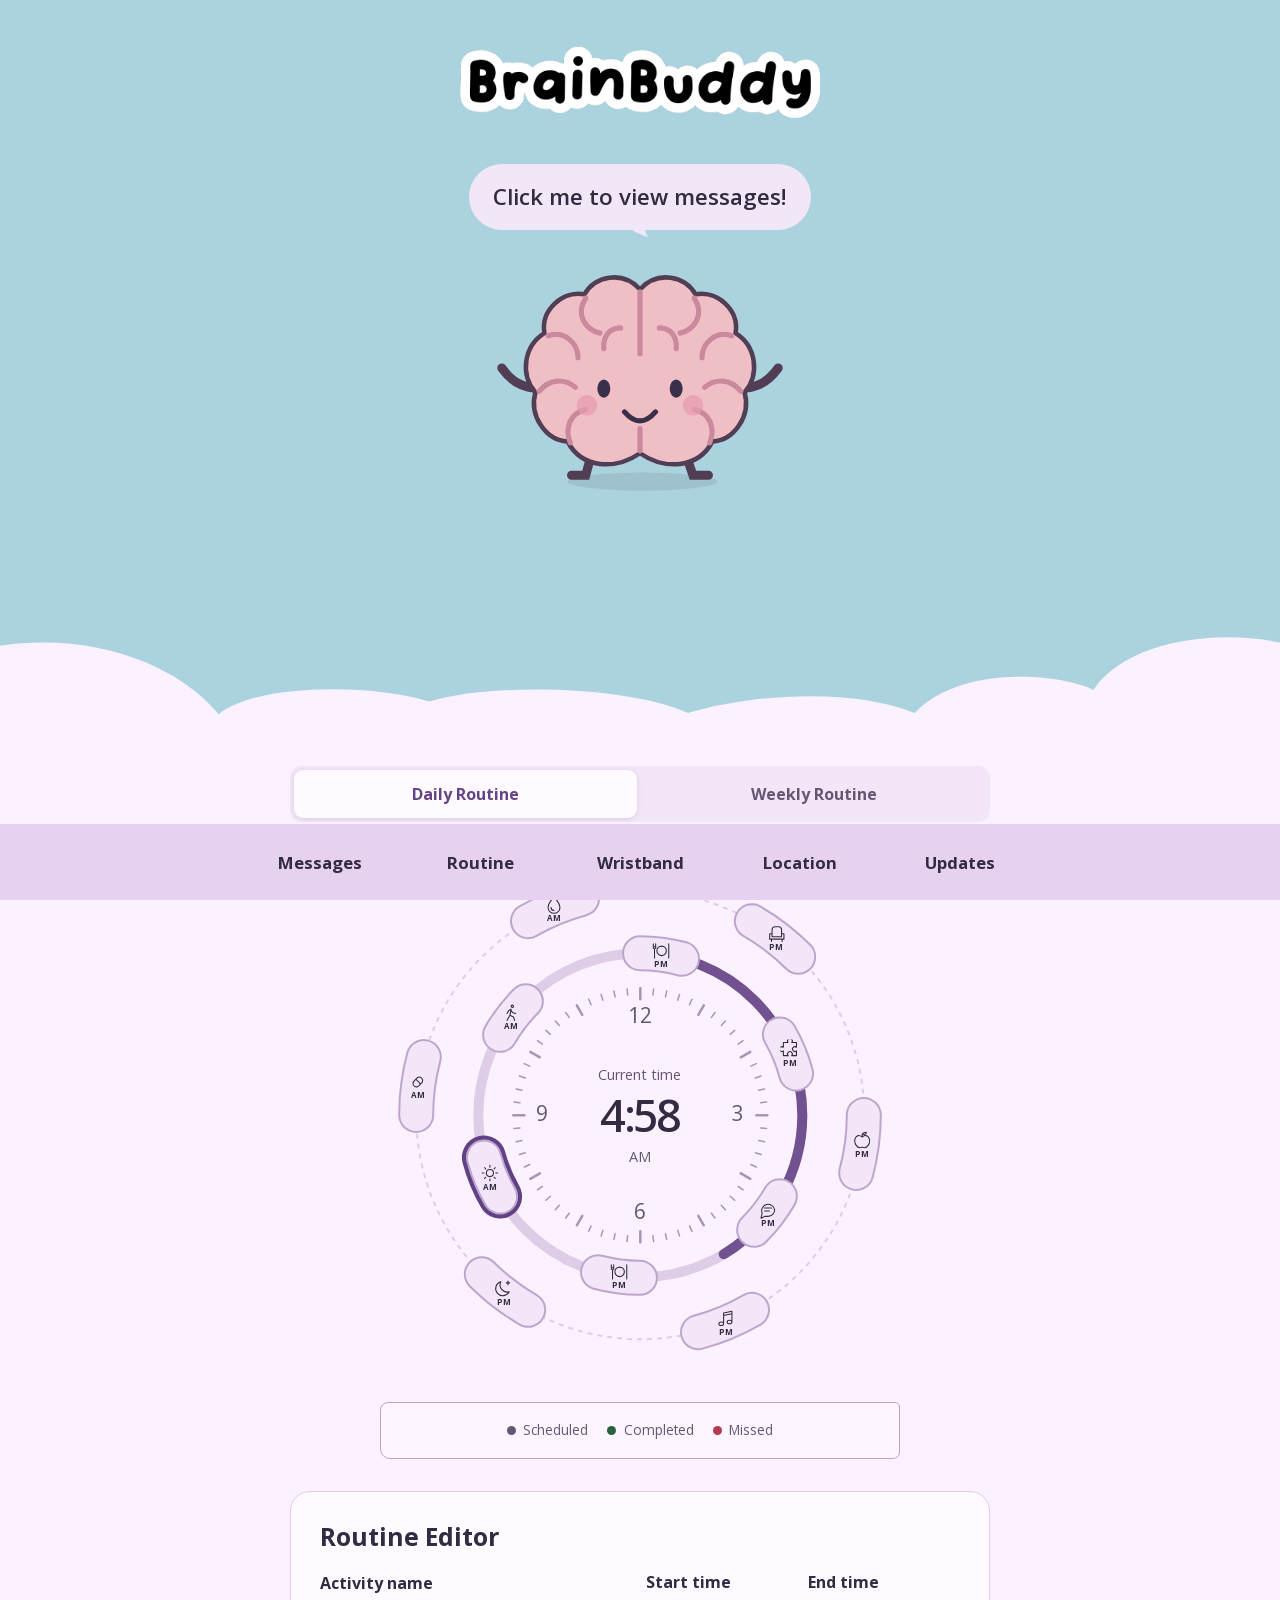
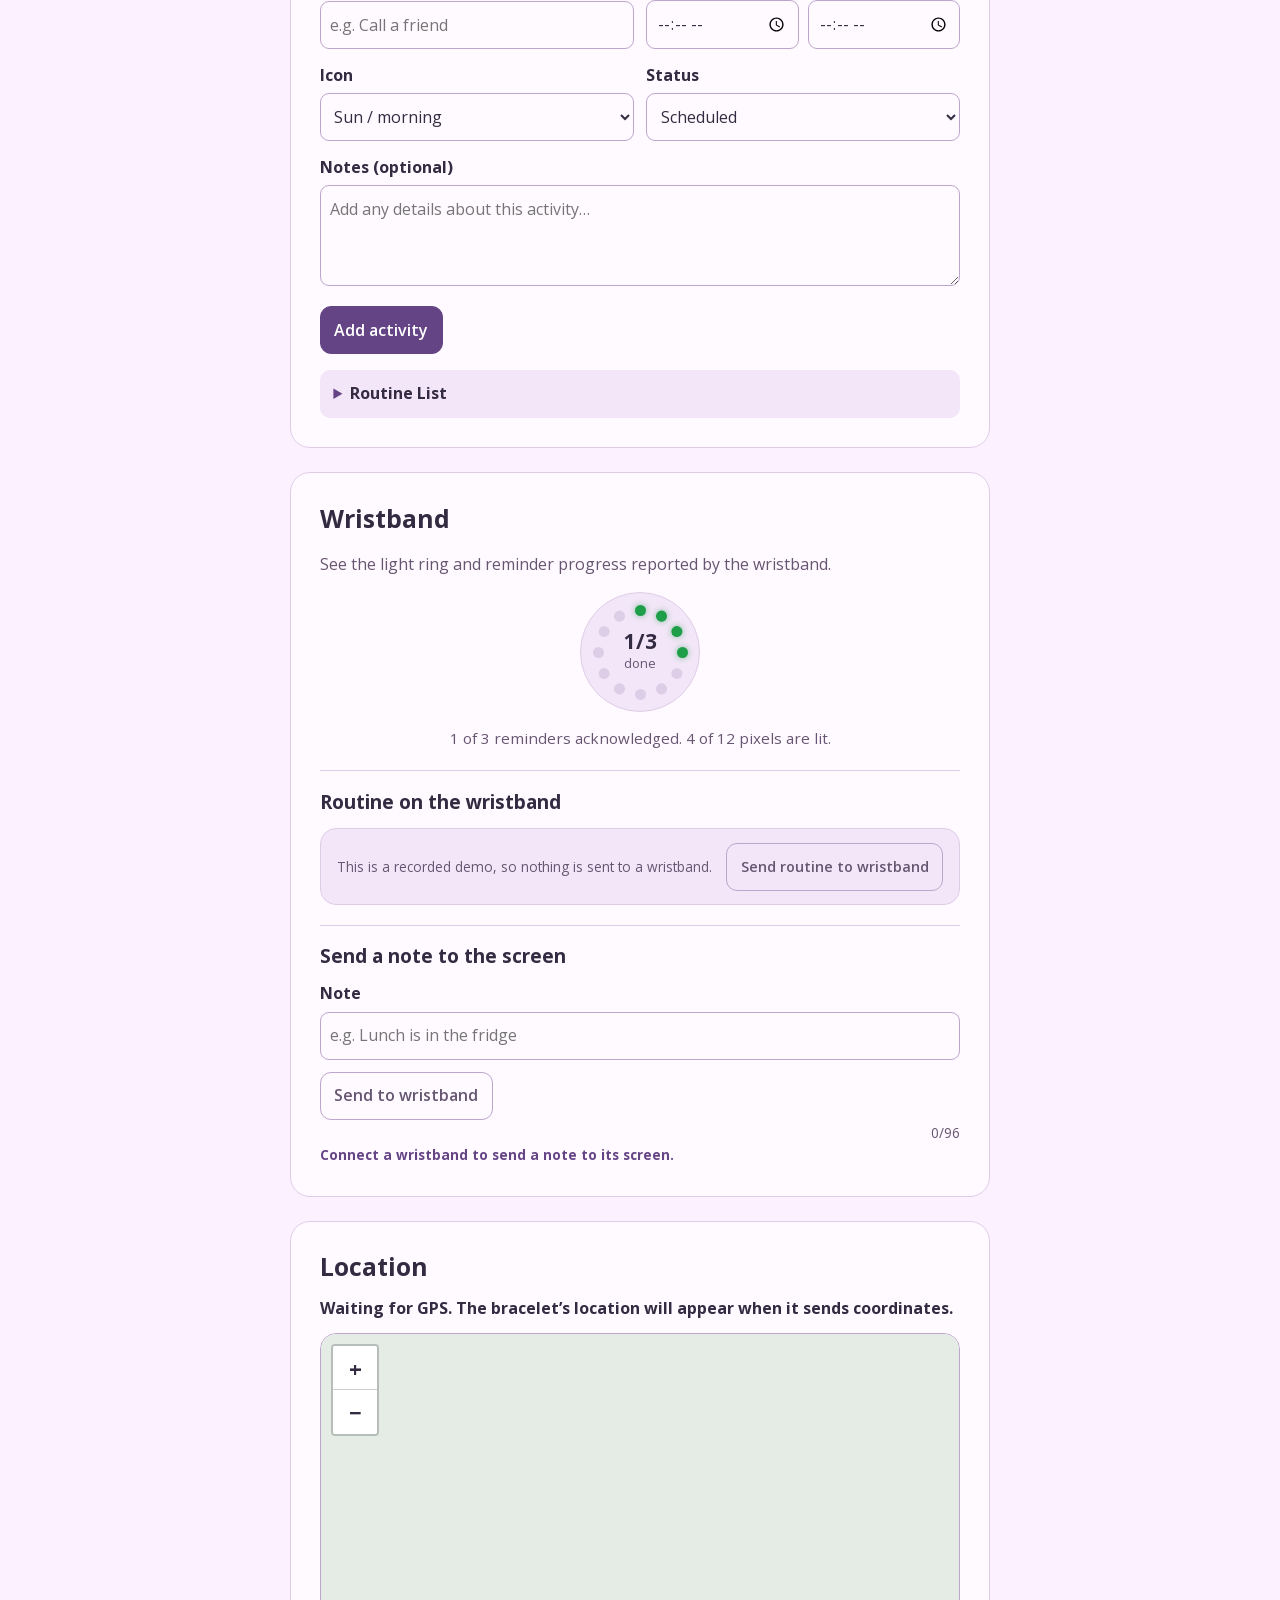
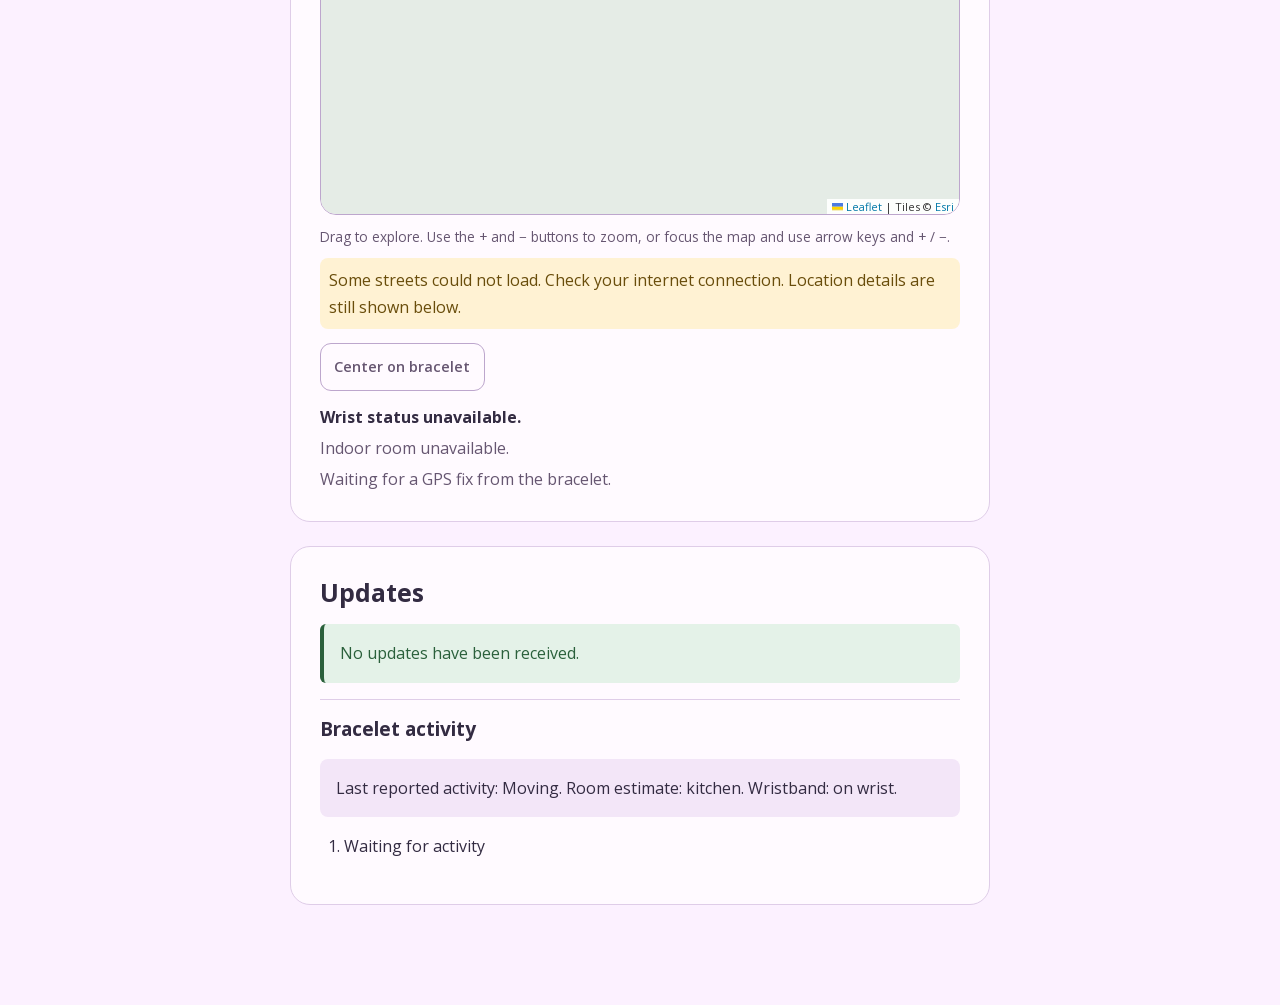
==== commit 09d46ee1: "added wristband light ring to updated website" ====
--- a/app/index.html
+++ b/app/index.html
@@ -120,8 +120,7 @@
 
         <section id="wristband" class="panel wristband-panel" aria-labelledby="wristband-title">
           <h2 id="wristband-title" tabindex="-1">Wristband</h2>
-          <section class="wristband-feature" aria-labelledby="ring-title">
-            <h3 id="ring-title">Light ring</h3>
+          <section class="wristband-feature" aria-label="Light ring">
             <p class="ring-help">See the light ring and reminder progress reported by the wristband.</p>
             <div id="routine-ring" aria-live="polite"></div>
           </section>
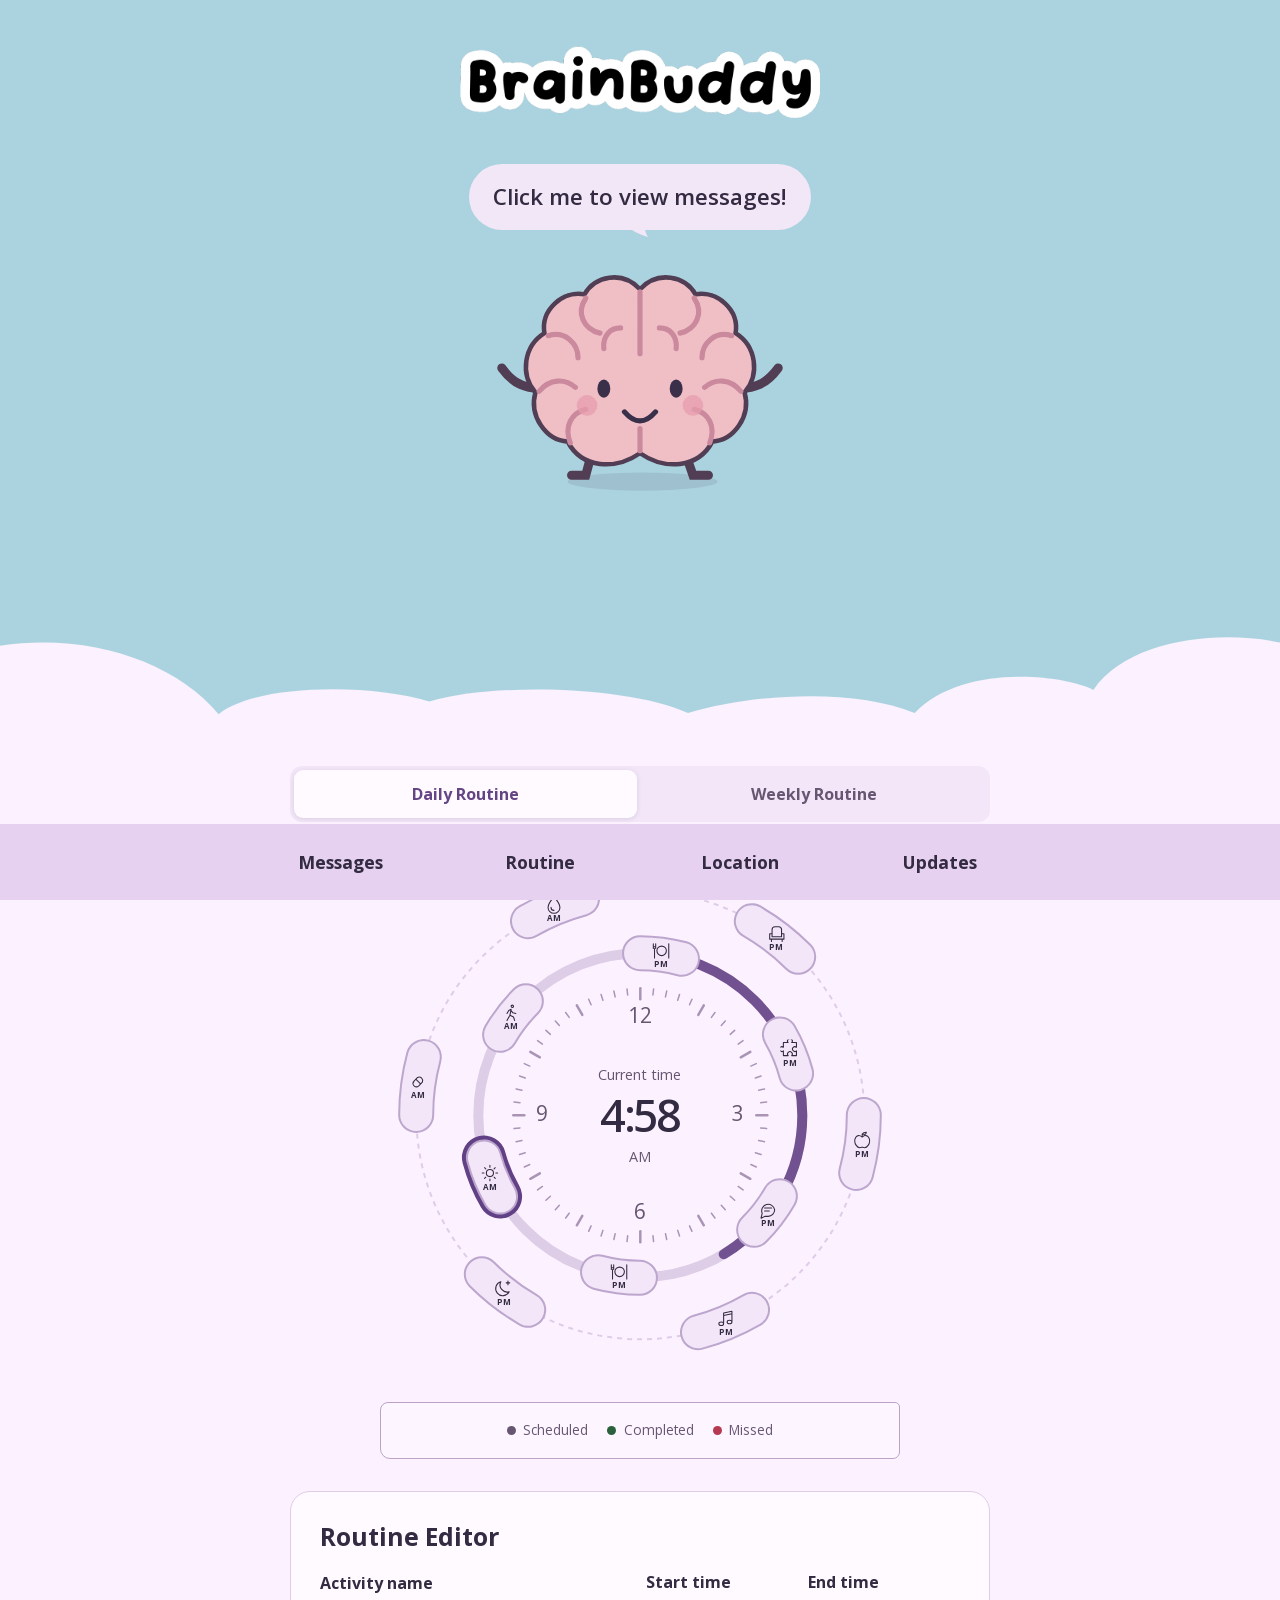
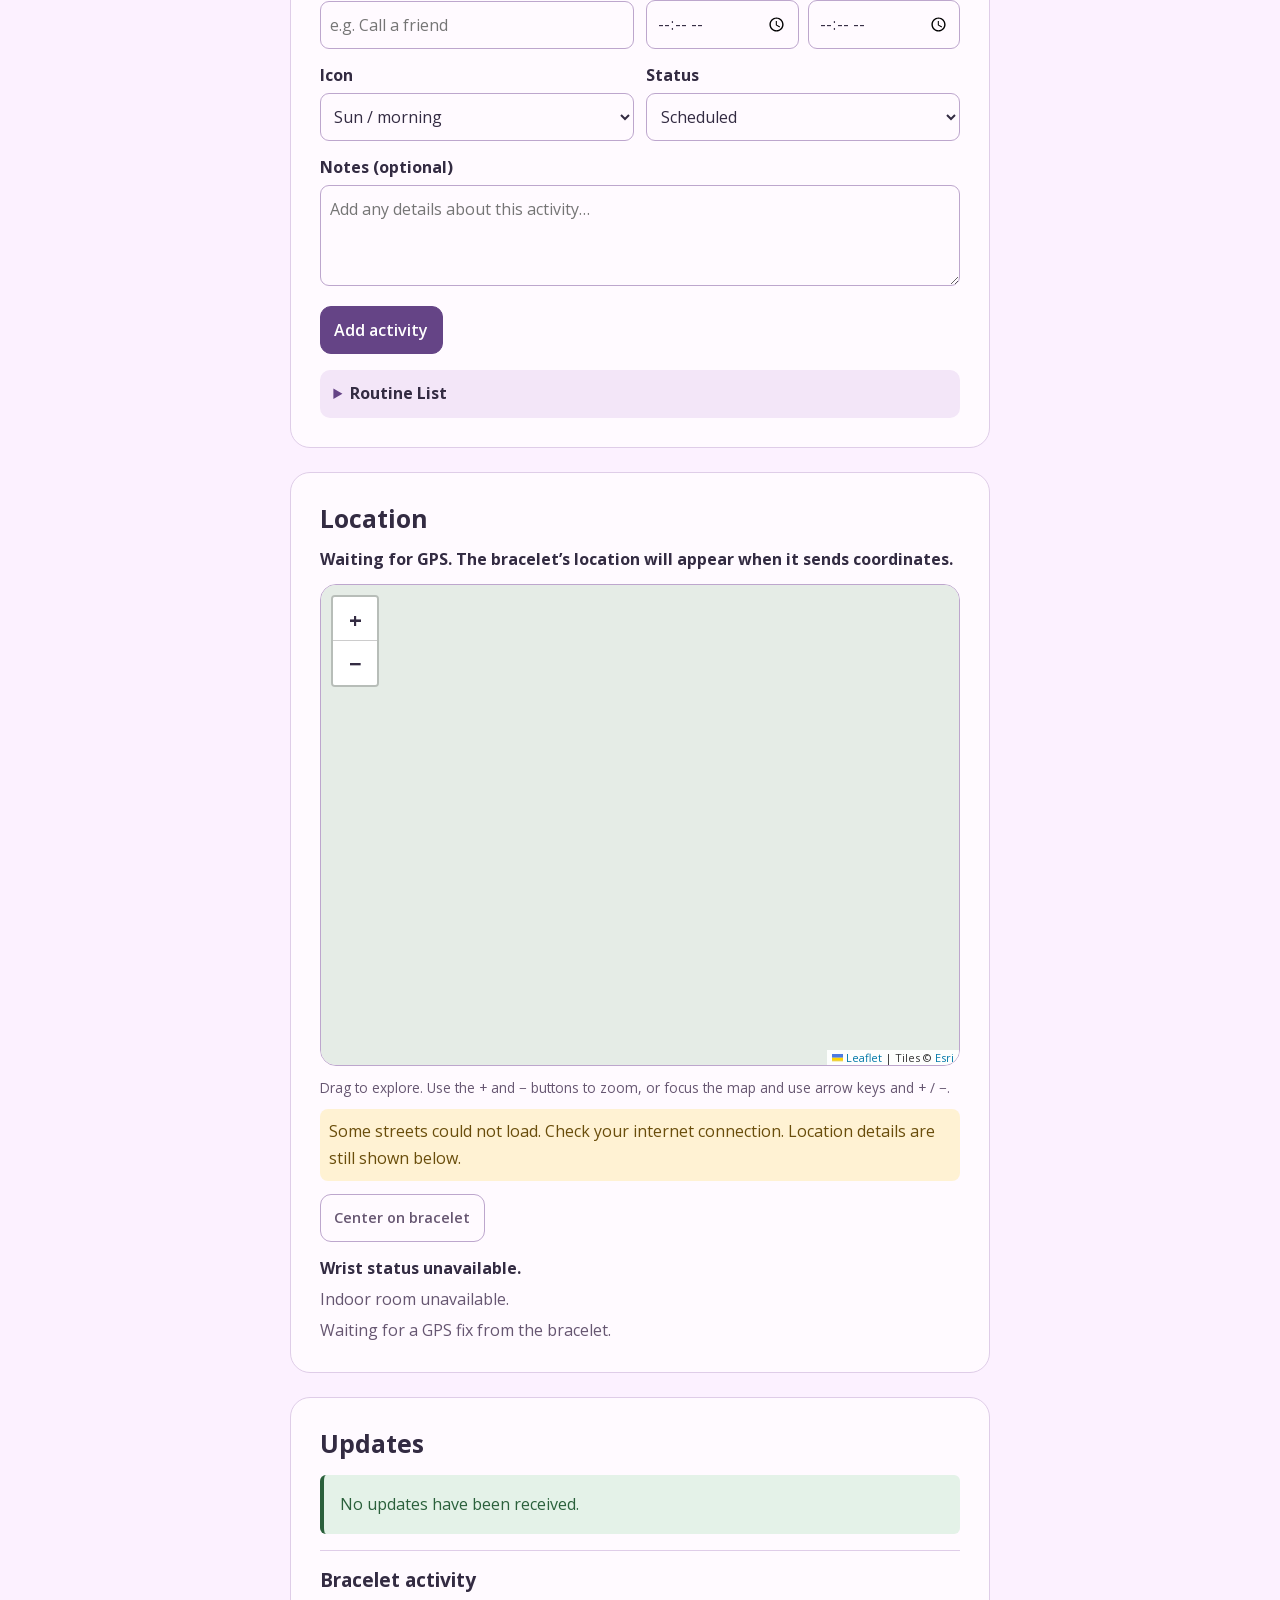
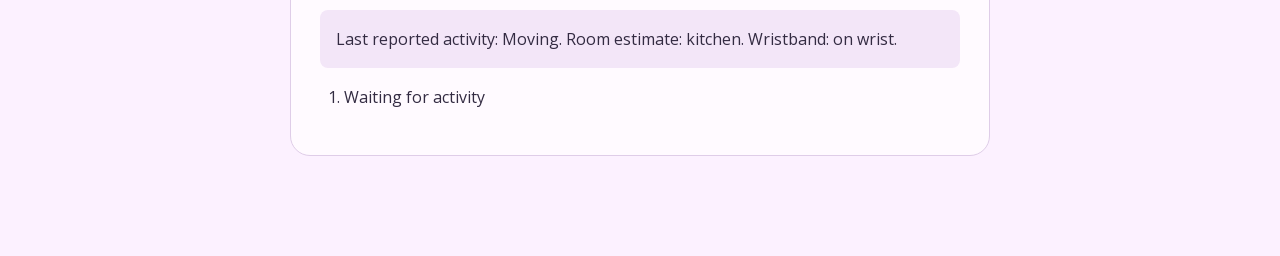
==== commit a7b85310: "Add browser-only text and voice messaging demo for GitHub Pages" ====
--- a/app/index.html
+++ b/app/index.html
@@ -44,6 +44,7 @@
             <div id="message-list"><p class="messages-empty">No messages yet</p></div>
           </div>
           <p id="messages-status" class="messages-status" data-kind="hint" role="status"></p>
+          <p id="message-demo-note" class="message-demo-note" hidden>Demo · this browser only</p>
           <div id="message-conversation">
             <div class="message-compose">
               <label class="transcription-option"><input id="message-transcribe" type="checkbox" checked aria-describedby="transcription-help" /> Add speech to text</label>
@@ -63,7 +64,6 @@
         </section>
       </div>
       <div class="day-grid">
-        <section id="fall-banner" class="fall-banner" aria-live="assertive" hidden></section>
         <section id="routine" class="panel clock-panel" aria-label="Routine" tabindex="-1">
           <svg class="cloud-border" viewBox="0 0 480 100" preserveAspectRatio="none" aria-hidden="true">
             <path class="cloud-fill" d="M-4 24C30 10 65 33 82 76C96 52 139 52 161 66C185 51 236 54 258 75C284 59 321 56 343 75C361 36 399 45 410 57C424 15 461 9 484 22V102H-4Z"/>
@@ -118,30 +118,6 @@
             </details>
         </section>
 
-        <section id="wristband" class="panel wristband-panel" aria-labelledby="wristband-title">
-          <h2 id="wristband-title" tabindex="-1">Wristband</h2>
-          <section class="wristband-feature" aria-label="Light ring">
-            <p class="ring-help">See the light ring and reminder progress reported by the wristband.</p>
-            <div id="routine-ring" aria-live="polite"></div>
-          </section>
-          <section class="wristband-feature" aria-labelledby="routine-sync-title">
-            <h3 id="routine-sync-title">Routine on the wristband</h3>
-            <div class="routine-sync">
-              <p id="routine-sync-status" class="routine-sync-status" role="status">Waiting for the wristband before sending the routine.</p>
-              <button id="routine-sync-now" class="button button-secondary" type="button" disabled>Send routine to wristband</button>
-            </div>
-          </section>
-          <section class="wristband-feature" aria-labelledby="watch-message-title">
-            <h3 id="watch-message-title">Send a note to the screen</h3>
-            <form id="watch-message-form" class="watch-message-form">
-              <div><label for="watch-message-text">Note</label><input id="watch-message-text" type="text" maxlength="96" placeholder="e.g. Lunch is in the fridge" autocomplete="off" /></div>
-              <button id="watch-message-send" class="button button-primary" type="submit">Send to wristband</button>
-            </form>
-            <p id="watch-message-count" class="message-count" aria-hidden="true">0/96</p>
-            <p id="watch-message-status" class="messages-status" role="status"></p>
-          </section>
-        </section>
-
         <section class="panel location-section" aria-labelledby="location-title">
           <div class="section-heading"><h2 id="location-title" tabindex="-1">Location</h2></div>
           <p id="location-status" class="location-status" role="status">Waiting for GPS.</p>
@@ -177,7 +153,6 @@
     <nav class="bottom-nav" aria-label="Caregiver navigation">
       <button id="nav-message" type="button" aria-controls="buddy-messages" aria-expanded="false">Messages</button>
       <a id="nav-routine" href="#routine">Routine</a>
-      <a id="nav-wristband" href="#wristband-title">Wristband</a>
       <a id="nav-map" href="#location-title">Location</a>
       <a id="nav-notices" href="#notices-title">Updates</a>
     </nav>
--- a/app/css/style.css
+++ b/app/css/style.css
@@ -186,6 +186,7 @@
 .message-card audio, #message-preview-audio { width: 100%; min-width: 0; max-width: 100%; }
 .message-card p { overflow-wrap: anywhere; }
 .message-compose { display: grid; gap: 0.6rem; margin-top: 0.6rem; }
+.message-demo-note { margin: 0; color: var(--muted); font-size: 0.75rem; text-align: right; }
 .message-compose > p { color: var(--muted); font-size: 0.85em; }
 .message-compose > button { justify-self: start; }
 #message-preview { display: grid; gap: 0.6rem; min-width: 0; padding: 0.7rem; border: 1px solid var(--border); border-radius: 10px; background: var(--panel); }
@@ -408,8 +409,8 @@
 .cloud-fill { fill: var(--cloud); }
 .caregiver-app .routine-clock { max-width: 370px; }
 .caregiver-app .clock-legend { max-width: 520px; margin: 1.5rem auto 0; padding: 1rem; border: 1.5px solid #bba3c8; border-radius: 8px 5px 7px 10px; gap: 0.8rem 1.2rem; background: #ffffff40; }
-.caregiver-app .bottom-nav { position: fixed; left: 0; right: 0; bottom: 0; z-index: 5; display: grid; grid-template-columns: repeat(5, minmax(0, 1fr)); min-height: var(--toolbar-height); padding: 0 max(0px, calc((100% - 800px) / 2)) env(safe-area-inset-bottom); background: #e7d1f0; }
-.caregiver-app .bottom-nav a, .caregiver-app .bottom-nav button { display: grid; place-items: center; min-height: 76px; padding: 0.3rem; color: var(--ink); background: transparent; border: 0; font: 700 clamp(0.67rem, 2.7vw, 1.05rem) var(--font-body); text-decoration: none; }
+.caregiver-app .bottom-nav { position: fixed; left: 0; right: 0; bottom: 0; z-index: 5; display: grid; grid-template-columns: repeat(4, 1fr); min-height: var(--toolbar-height); padding: 0 max(0px, calc((100% - 800px) / 2)) env(safe-area-inset-bottom); background: #e7d1f0; }
+.caregiver-app .bottom-nav a, .caregiver-app .bottom-nav button { display: grid; place-items: center; min-height: 76px; padding: 0.3rem; color: var(--ink); background: transparent; border: 0; font: 700 clamp(0.82rem, 3.7vw, 1.1rem) var(--font-body); text-decoration: none; }
 .caregiver-app .bottom-nav a:hover, .caregiver-app .bottom-nav button:hover { background: #fff1fb80; }
 .caregiver-app .footer-note { display: none; }
 @keyframes conversation-appear { from { opacity: 0; transform: translateY(10px); } to { opacity: 1; transform: translateY(0); } }
@@ -425,14 +426,8 @@
 }
 
 .caregiver-app .routine-editor-panel,
-.caregiver-app .ring-panel,
-.caregiver-app .watch-message-panel,
 .caregiver-app .location-section,
 .caregiver-app .notices-panel { width: min(calc(100% - 2rem), 700px); margin: 0 auto 1.5rem; background: var(--panel); box-shadow: none; }
-/* The fall banner matches that column but keeps its own alarm colours. The
-   clock panel's cloud edge is absolutely positioned and rises over whatever
-   precedes it, so the banner has to sit above it to stay readable. */
-.caregiver-app .fall-banner { position: relative; z-index: 2; width: min(calc(100% - 2rem), 700px); margin: 1rem auto 1.5rem; }
 .caregiver-app :is(#routine-editor-title, #location-title, #notices-title) { width: 100%; text-align: left; }
 .caregiver-app #routine-editor-title { margin-bottom: 1rem; }
 .caregiver-app .clock-panel .view-tabs { margin-bottom: 1rem; }
@@ -442,54 +437,6 @@
 .caregiver-app :is(#routine, #location-title, #notices-title) { scroll-margin-top: 1rem; }
 .caregiver-app .bottom-nav a:focus-visible, .caregiver-app .bottom-nav button:focus-visible { outline-offset: -5px; }
 
-/* ---------------------------------------------------------------- routine sync
-   The caregiver's routine on its way to the wristband. */
-.routine-sync { display: flex; flex-wrap: wrap; align-items: center; gap: 0.75rem; padding: 0.85rem 1rem; border: 1px solid var(--subtle-border); border-radius: 16px; background: var(--panel-raised); margin-top: 0.8rem; }
-.routine-sync-status { flex: 1; min-width: 12rem; margin: 0; color: var(--muted); font-size: 0.85em; }
-.routine-sync-status[data-kind="ok"] { color: var(--success-ink); font-weight: 600; }
-.routine-sync-status[data-kind="warn"] { color: var(--warn-ink); font-weight: 600; }
-.alert-action-card { border-left-color: var(--accent); background: var(--soft); color: var(--ink); }
-.alert-action-card .alert-action { margin-top: 0.7rem; }
-.alert-action-result:empty { display: none; }
-.alert-action-result { margin: 0.6rem 0 0; font-size: 0.9em; font-weight: 600; }
-
-/* ---------------------------------------------------------------- fall banner
-   Deliberately the loudest block on the page: if it is showing, nothing else
-   on the dashboard matters. It spans the grid so it is never a side column. */
-.fall-banner { display: grid; gap: 0.5rem; justify-items: start; padding: 1.15rem 1.35rem; border-radius: 20px; border: 2px solid var(--missed-bg); background: var(--missed-soft); }
-.fall-banner h2 { margin: 0; color: var(--missed-bg); font-size: 1.35rem; }
-.fall-banner p { margin: 0; color: var(--ink); }
-.fall-banner .button { margin-top: 0.35rem; }
-.fall-banner .fall-status { color: var(--muted); font-size: 0.92rem; }
-/* The two escalated stages invert, so a glance at the page cannot miss them. */
-.fall-banner.fall-caregiver, .fall-banner.fall-ems { background: var(--missed-bg); border-color: var(--missed-bg); }
-.fall-banner.fall-caregiver h2, .fall-banner.fall-ems h2,
-.fall-banner.fall-caregiver p, .fall-banner.fall-ems p { color: var(--missed-ink); }
-.fall-banner.fall-caregiver .fall-status, .fall-banner.fall-ems .fall-status { color: #ffe2e7; }
-/* The default disabled style is grey on white, which vanishes once inverted.
-   Keep it legible, and keep it obviously not-clickable. */
-.fall-banner.fall-caregiver .button, .fall-banner.fall-ems .button { color: var(--missed-bg); background: var(--missed-ink); border-color: var(--missed-ink); }
-.fall-banner.fall-caregiver .button:disabled, .fall-banner.fall-ems .button:disabled { color: var(--missed-bg); background: #f2c3cc; border-color: #f2c3cc; opacity: 1; }
-
-.alert-item.alert-serious { border-left: 5px solid var(--missed-bg); padding-left: 0.75rem; }
-.alert-item.alert-serious strong { color: var(--missed-bg); }
-
-/* ---------------------------------------------------------------- light ring
-   A screen copy of the twelve NeoPixels on the wristband. */
-.ring-help { margin: 0 0 0.9rem; color: var(--muted); }
-.ring { display: grid; place-items: center; }
-.ring-dial { position: relative; width: 120px; height: 120px; border-radius: 50%; background: var(--panel-raised); border: 1px solid var(--subtle-border); }
-.ring-pixel { position: absolute; top: 50%; left: 50%; width: 11px; height: 11px; margin: -5.5px; border-radius: 50%; background: var(--clock-track); transform-origin: center; }
-.ring-pixel.lit { background: #1f9e4a; box-shadow: 0 0 6px #1f9e4a8c; }
-.ring-centre { position: absolute; inset: 0; display: grid; align-content: center; justify-items: center; }
-.ring-centre strong { font-size: 1.3rem; line-height: 1.1; }
-.ring-centre span { color: var(--muted); font-size: 0.8rem; }
-.ring-complete .ring-dial { border-color: #1f9e4a; }
-.ring-caption { margin: 0.85rem 0 0; color: var(--muted); font-size: 0.95rem; text-align: center; }
-
-.message-count { margin: 0.15rem 0 0; color: var(--muted); font-size: 0.85rem; text-align: right; }
-
-@media (prefers-reduced-motion: reduce) { .ring-pixel { box-shadow: none; } }
 .routine-time-window { display: grid; grid-template-columns: repeat(2, minmax(0, 1fr)); gap: 0.6rem; }
 
 .clock-event { width: var(--task-width, 48px); border-radius: 999px; transform: translate(-50%, -50%) rotate(var(--task-angle, 0deg)); transition: width 320ms ease, transform 320ms ease, left 320ms ease, top 320ms ease, background-color 200ms ease, border-color 200ms ease, color 200ms ease, box-shadow 200ms ease; }
@@ -513,14 +460,3 @@
 
 .duration-task .clock-event-content svg { width: 19px; height: 19px; }
 .duration-task .clock-event-period { font-size: 8px; }
-
-.caregiver-app .wristband-panel { width: min(calc(100% - 2rem), 700px); margin: 0 auto 1.5rem; background: var(--panel); box-shadow: none; }
-#wristband-title { scroll-margin-top: 1rem; }
-.wristband-feature { padding-top: 1.1rem; }
-.wristband-feature + .wristband-feature { margin-top: 1.2rem; border-top: 1px solid var(--subtle-border); }
-.wristband-feature h3 { margin-bottom: 0.65rem; }
-.watch-message-form { display: grid; gap: 0.75rem; }
-.watch-message-form label { display: block; margin-bottom: 0.3rem; font-weight: 700; }
-.watch-message-form input { width: 100%; min-width: 0; min-height: 48px; padding: 0.6rem; font: inherit; color: var(--ink); background: var(--panel); border: 1px solid var(--border); border-radius: 9px; }
-.watch-message-form button { justify-self: start; }
-.ring-pixel { transition: background-color 200ms ease, box-shadow 200ms ease; }
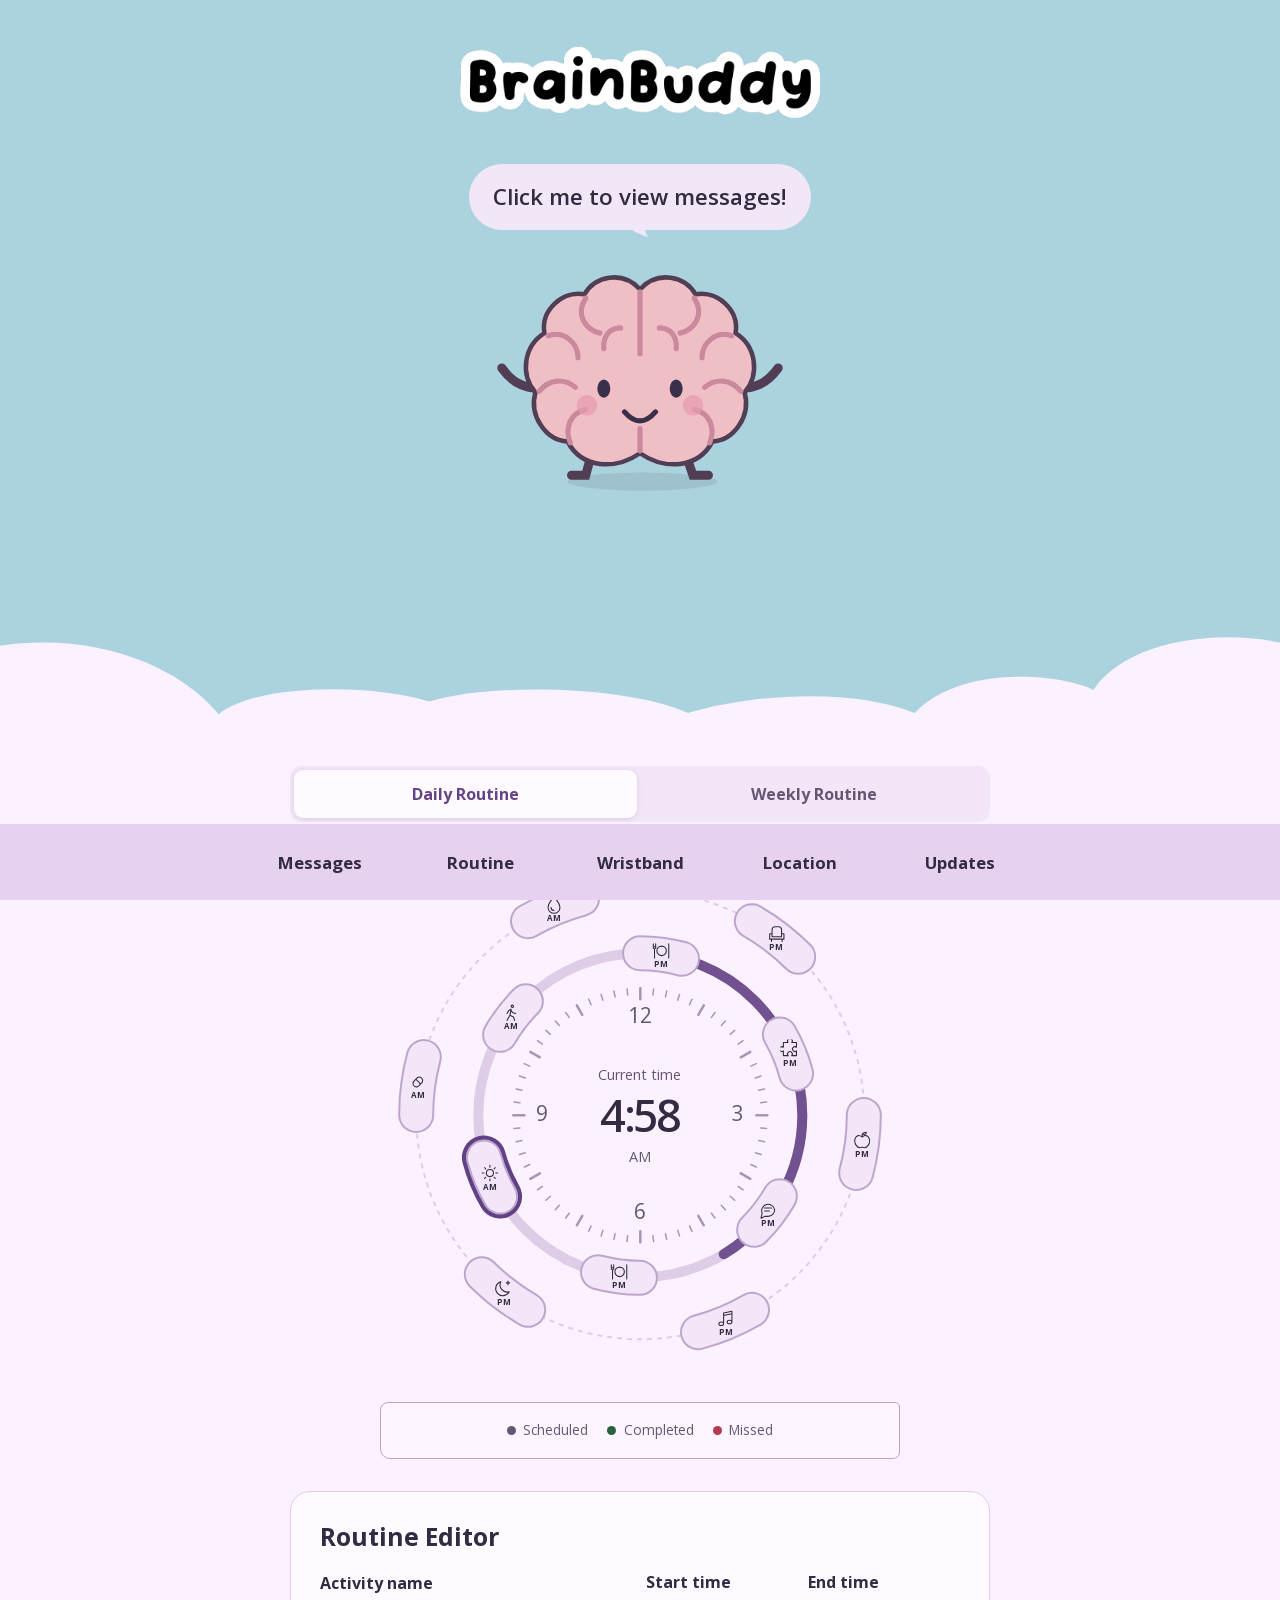
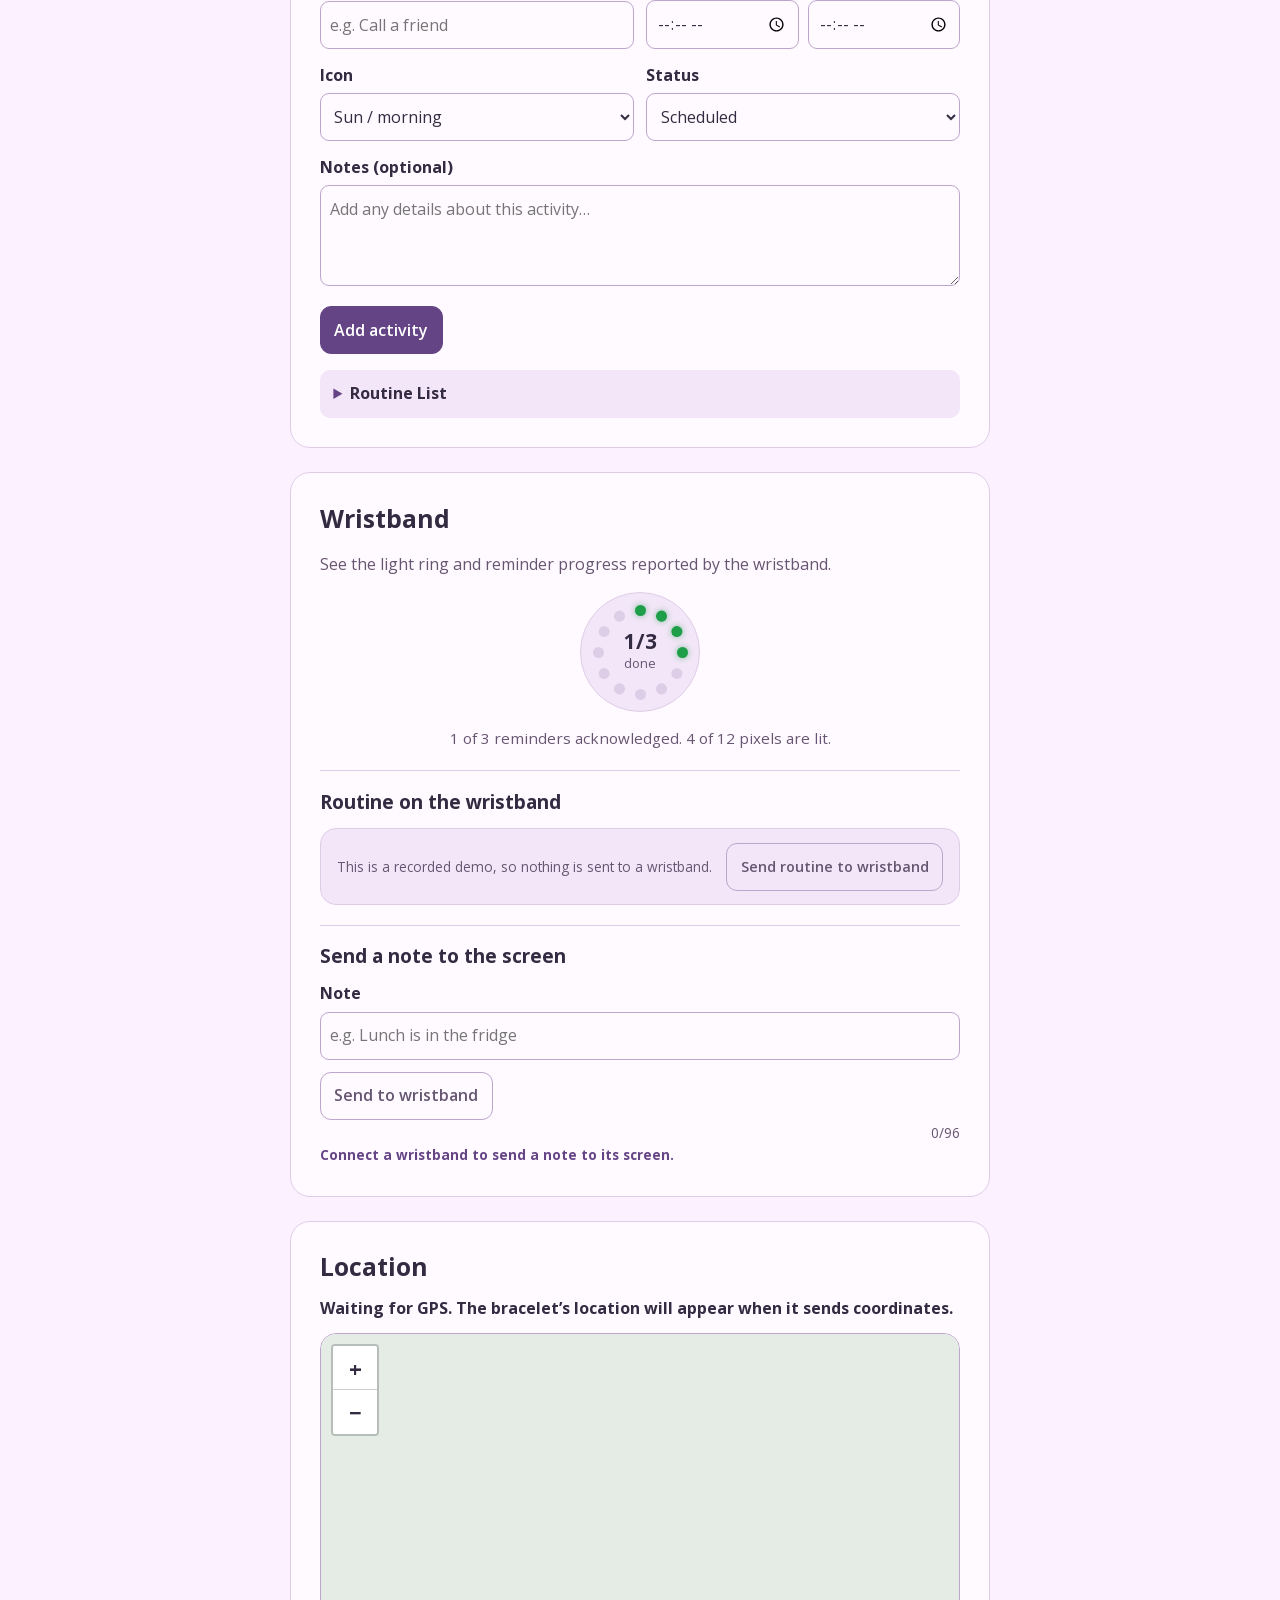
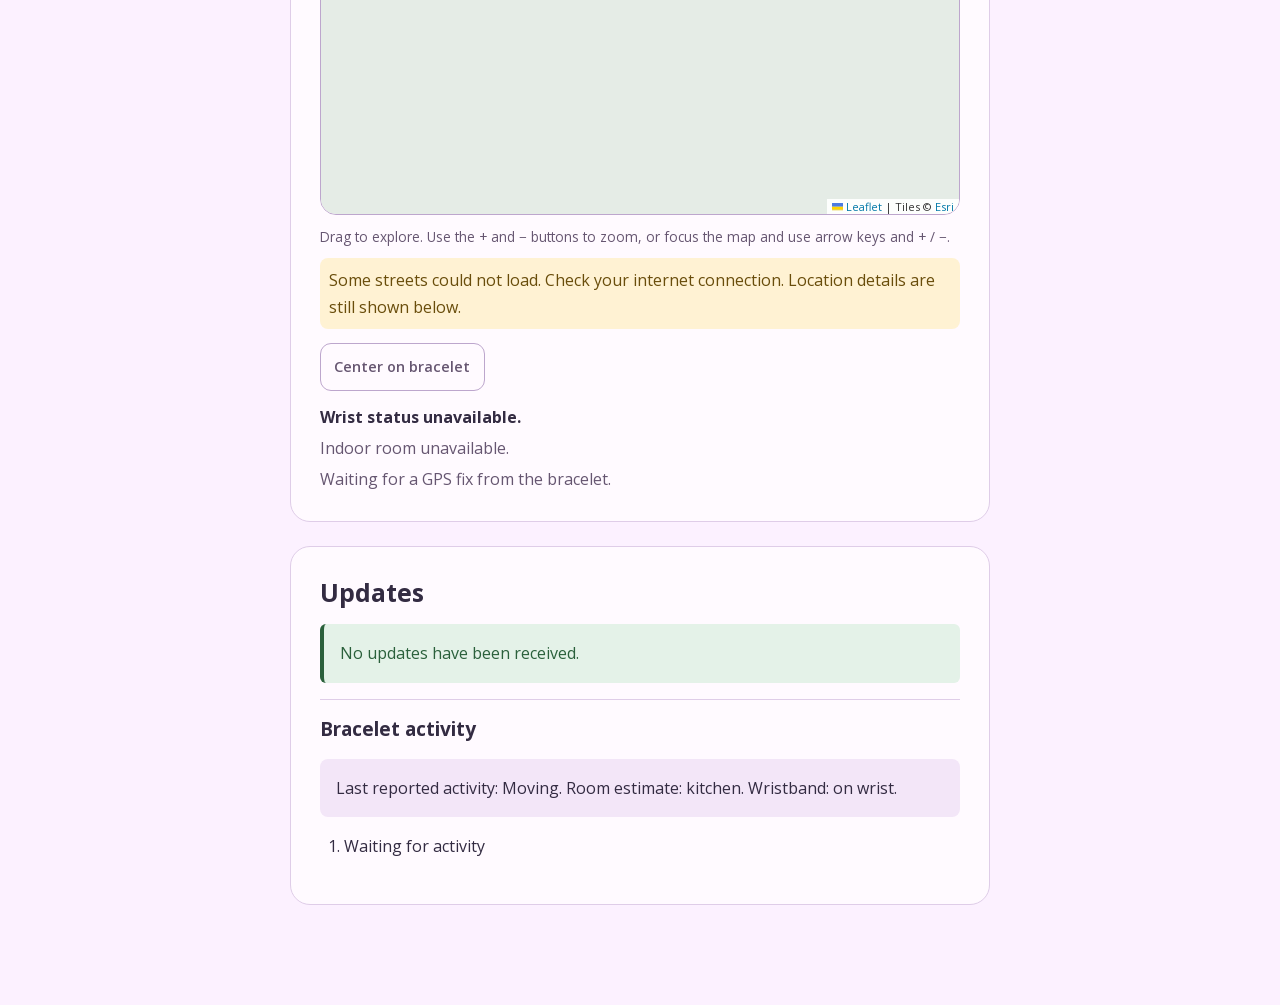
==== commit 5ebd4def: "Merge browser-only messaging demo into main" ====
--- a/app/index.html
+++ b/app/index.html
@@ -64,6 +64,7 @@
         </section>
       </div>
       <div class="day-grid">
+        <section id="fall-banner" class="fall-banner" aria-live="assertive" hidden></section>
         <section id="routine" class="panel clock-panel" aria-label="Routine" tabindex="-1">
           <svg class="cloud-border" viewBox="0 0 480 100" preserveAspectRatio="none" aria-hidden="true">
             <path class="cloud-fill" d="M-4 24C30 10 65 33 82 76C96 52 139 52 161 66C185 51 236 54 258 75C284 59 321 56 343 75C361 36 399 45 410 57C424 15 461 9 484 22V102H-4Z"/>
@@ -118,6 +119,30 @@
             </details>
         </section>
 
+        <section id="wristband" class="panel wristband-panel" aria-labelledby="wristband-title">
+          <h2 id="wristband-title" tabindex="-1">Wristband</h2>
+          <section class="wristband-feature" aria-label="Light ring">
+            <p class="ring-help">See the light ring and reminder progress reported by the wristband.</p>
+            <div id="routine-ring" aria-live="polite"></div>
+          </section>
+          <section class="wristband-feature" aria-labelledby="routine-sync-title">
+            <h3 id="routine-sync-title">Routine on the wristband</h3>
+            <div class="routine-sync">
+              <p id="routine-sync-status" class="routine-sync-status" role="status">Waiting for the wristband before sending the routine.</p>
+              <button id="routine-sync-now" class="button button-secondary" type="button" disabled>Send routine to wristband</button>
+            </div>
+          </section>
+          <section class="wristband-feature" aria-labelledby="watch-message-title">
+            <h3 id="watch-message-title">Send a note to the screen</h3>
+            <form id="watch-message-form" class="watch-message-form">
+              <div><label for="watch-message-text">Note</label><input id="watch-message-text" type="text" maxlength="96" placeholder="e.g. Lunch is in the fridge" autocomplete="off" /></div>
+              <button id="watch-message-send" class="button button-primary" type="submit">Send to wristband</button>
+            </form>
+            <p id="watch-message-count" class="message-count" aria-hidden="true">0/96</p>
+            <p id="watch-message-status" class="messages-status" role="status"></p>
+          </section>
+        </section>
+
         <section class="panel location-section" aria-labelledby="location-title">
           <div class="section-heading"><h2 id="location-title" tabindex="-1">Location</h2></div>
           <p id="location-status" class="location-status" role="status">Waiting for GPS.</p>
@@ -153,6 +178,7 @@
     <nav class="bottom-nav" aria-label="Caregiver navigation">
       <button id="nav-message" type="button" aria-controls="buddy-messages" aria-expanded="false">Messages</button>
       <a id="nav-routine" href="#routine">Routine</a>
+      <a id="nav-wristband" href="#wristband-title">Wristband</a>
       <a id="nav-map" href="#location-title">Location</a>
       <a id="nav-notices" href="#notices-title">Updates</a>
     </nav>
--- a/app/css/style.css
+++ b/app/css/style.css
@@ -409,8 +409,8 @@
 .cloud-fill { fill: var(--cloud); }
 .caregiver-app .routine-clock { max-width: 370px; }
 .caregiver-app .clock-legend { max-width: 520px; margin: 1.5rem auto 0; padding: 1rem; border: 1.5px solid #bba3c8; border-radius: 8px 5px 7px 10px; gap: 0.8rem 1.2rem; background: #ffffff40; }
-.caregiver-app .bottom-nav { position: fixed; left: 0; right: 0; bottom: 0; z-index: 5; display: grid; grid-template-columns: repeat(4, 1fr); min-height: var(--toolbar-height); padding: 0 max(0px, calc((100% - 800px) / 2)) env(safe-area-inset-bottom); background: #e7d1f0; }
-.caregiver-app .bottom-nav a, .caregiver-app .bottom-nav button { display: grid; place-items: center; min-height: 76px; padding: 0.3rem; color: var(--ink); background: transparent; border: 0; font: 700 clamp(0.82rem, 3.7vw, 1.1rem) var(--font-body); text-decoration: none; }
+.caregiver-app .bottom-nav { position: fixed; left: 0; right: 0; bottom: 0; z-index: 5; display: grid; grid-template-columns: repeat(5, minmax(0, 1fr)); min-height: var(--toolbar-height); padding: 0 max(0px, calc((100% - 800px) / 2)) env(safe-area-inset-bottom); background: #e7d1f0; }
+.caregiver-app .bottom-nav a, .caregiver-app .bottom-nav button { display: grid; place-items: center; min-height: 76px; padding: 0.3rem; color: var(--ink); background: transparent; border: 0; font: 700 clamp(0.67rem, 2.7vw, 1.05rem) var(--font-body); text-decoration: none; }
 .caregiver-app .bottom-nav a:hover, .caregiver-app .bottom-nav button:hover { background: #fff1fb80; }
 .caregiver-app .footer-note { display: none; }
 @keyframes conversation-appear { from { opacity: 0; transform: translateY(10px); } to { opacity: 1; transform: translateY(0); } }
@@ -426,8 +426,14 @@
 }
 
 .caregiver-app .routine-editor-panel,
+.caregiver-app .ring-panel,
+.caregiver-app .watch-message-panel,
 .caregiver-app .location-section,
 .caregiver-app .notices-panel { width: min(calc(100% - 2rem), 700px); margin: 0 auto 1.5rem; background: var(--panel); box-shadow: none; }
+/* The fall banner matches that column but keeps its own alarm colours. The
+   clock panel's cloud edge is absolutely positioned and rises over whatever
+   precedes it, so the banner has to sit above it to stay readable. */
+.caregiver-app .fall-banner { position: relative; z-index: 2; width: min(calc(100% - 2rem), 700px); margin: 1rem auto 1.5rem; }
 .caregiver-app :is(#routine-editor-title, #location-title, #notices-title) { width: 100%; text-align: left; }
 .caregiver-app #routine-editor-title { margin-bottom: 1rem; }
 .caregiver-app .clock-panel .view-tabs { margin-bottom: 1rem; }
@@ -437,6 +443,54 @@
 .caregiver-app :is(#routine, #location-title, #notices-title) { scroll-margin-top: 1rem; }
 .caregiver-app .bottom-nav a:focus-visible, .caregiver-app .bottom-nav button:focus-visible { outline-offset: -5px; }
 
+/* ---------------------------------------------------------------- routine sync
+   The caregiver's routine on its way to the wristband. */
+.routine-sync { display: flex; flex-wrap: wrap; align-items: center; gap: 0.75rem; padding: 0.85rem 1rem; border: 1px solid var(--subtle-border); border-radius: 16px; background: var(--panel-raised); margin-top: 0.8rem; }
+.routine-sync-status { flex: 1; min-width: 12rem; margin: 0; color: var(--muted); font-size: 0.85em; }
+.routine-sync-status[data-kind="ok"] { color: var(--success-ink); font-weight: 600; }
+.routine-sync-status[data-kind="warn"] { color: var(--warn-ink); font-weight: 600; }
+.alert-action-card { border-left-color: var(--accent); background: var(--soft); color: var(--ink); }
+.alert-action-card .alert-action { margin-top: 0.7rem; }
+.alert-action-result:empty { display: none; }
+.alert-action-result { margin: 0.6rem 0 0; font-size: 0.9em; font-weight: 600; }
+
+/* ---------------------------------------------------------------- fall banner
+   Deliberately the loudest block on the page: if it is showing, nothing else
+   on the dashboard matters. It spans the grid so it is never a side column. */
+.fall-banner { display: grid; gap: 0.5rem; justify-items: start; padding: 1.15rem 1.35rem; border-radius: 20px; border: 2px solid var(--missed-bg); background: var(--missed-soft); }
+.fall-banner h2 { margin: 0; color: var(--missed-bg); font-size: 1.35rem; }
+.fall-banner p { margin: 0; color: var(--ink); }
+.fall-banner .button { margin-top: 0.35rem; }
+.fall-banner .fall-status { color: var(--muted); font-size: 0.92rem; }
+/* The two escalated stages invert, so a glance at the page cannot miss them. */
+.fall-banner.fall-caregiver, .fall-banner.fall-ems { background: var(--missed-bg); border-color: var(--missed-bg); }
+.fall-banner.fall-caregiver h2, .fall-banner.fall-ems h2,
+.fall-banner.fall-caregiver p, .fall-banner.fall-ems p { color: var(--missed-ink); }
+.fall-banner.fall-caregiver .fall-status, .fall-banner.fall-ems .fall-status { color: #ffe2e7; }
+/* The default disabled style is grey on white, which vanishes once inverted.
+   Keep it legible, and keep it obviously not-clickable. */
+.fall-banner.fall-caregiver .button, .fall-banner.fall-ems .button { color: var(--missed-bg); background: var(--missed-ink); border-color: var(--missed-ink); }
+.fall-banner.fall-caregiver .button:disabled, .fall-banner.fall-ems .button:disabled { color: var(--missed-bg); background: #f2c3cc; border-color: #f2c3cc; opacity: 1; }
+
+.alert-item.alert-serious { border-left: 5px solid var(--missed-bg); padding-left: 0.75rem; }
+.alert-item.alert-serious strong { color: var(--missed-bg); }
+
+/* ---------------------------------------------------------------- light ring
+   A screen copy of the twelve NeoPixels on the wristband. */
+.ring-help { margin: 0 0 0.9rem; color: var(--muted); }
+.ring { display: grid; place-items: center; }
+.ring-dial { position: relative; width: 120px; height: 120px; border-radius: 50%; background: var(--panel-raised); border: 1px solid var(--subtle-border); }
+.ring-pixel { position: absolute; top: 50%; left: 50%; width: 11px; height: 11px; margin: -5.5px; border-radius: 50%; background: var(--clock-track); transform-origin: center; }
+.ring-pixel.lit { background: #1f9e4a; box-shadow: 0 0 6px #1f9e4a8c; }
+.ring-centre { position: absolute; inset: 0; display: grid; align-content: center; justify-items: center; }
+.ring-centre strong { font-size: 1.3rem; line-height: 1.1; }
+.ring-centre span { color: var(--muted); font-size: 0.8rem; }
+.ring-complete .ring-dial { border-color: #1f9e4a; }
+.ring-caption { margin: 0.85rem 0 0; color: var(--muted); font-size: 0.95rem; text-align: center; }
+
+.message-count { margin: 0.15rem 0 0; color: var(--muted); font-size: 0.85rem; text-align: right; }
+
+@media (prefers-reduced-motion: reduce) { .ring-pixel { box-shadow: none; } }
 .routine-time-window { display: grid; grid-template-columns: repeat(2, minmax(0, 1fr)); gap: 0.6rem; }
 
 .clock-event { width: var(--task-width, 48px); border-radius: 999px; transform: translate(-50%, -50%) rotate(var(--task-angle, 0deg)); transition: width 320ms ease, transform 320ms ease, left 320ms ease, top 320ms ease, background-color 200ms ease, border-color 200ms ease, color 200ms ease, box-shadow 200ms ease; }
@@ -460,3 +514,14 @@
 
 .duration-task .clock-event-content svg { width: 19px; height: 19px; }
 .duration-task .clock-event-period { font-size: 8px; }
+
+.caregiver-app .wristband-panel { width: min(calc(100% - 2rem), 700px); margin: 0 auto 1.5rem; background: var(--panel); box-shadow: none; }
+#wristband-title { scroll-margin-top: 1rem; }
+.wristband-feature { padding-top: 1.1rem; }
+.wristband-feature + .wristband-feature { margin-top: 1.2rem; border-top: 1px solid var(--subtle-border); }
+.wristband-feature h3 { margin-bottom: 0.65rem; }
+.watch-message-form { display: grid; gap: 0.75rem; }
+.watch-message-form label { display: block; margin-bottom: 0.3rem; font-weight: 700; }
+.watch-message-form input { width: 100%; min-width: 0; min-height: 48px; padding: 0.6rem; font: inherit; color: var(--ink); background: var(--panel); border: 1px solid var(--border); border-radius: 9px; }
+.watch-message-form button { justify-self: start; }
+.ring-pixel { transition: background-color 200ms ease, box-shadow 200ms ease; }
